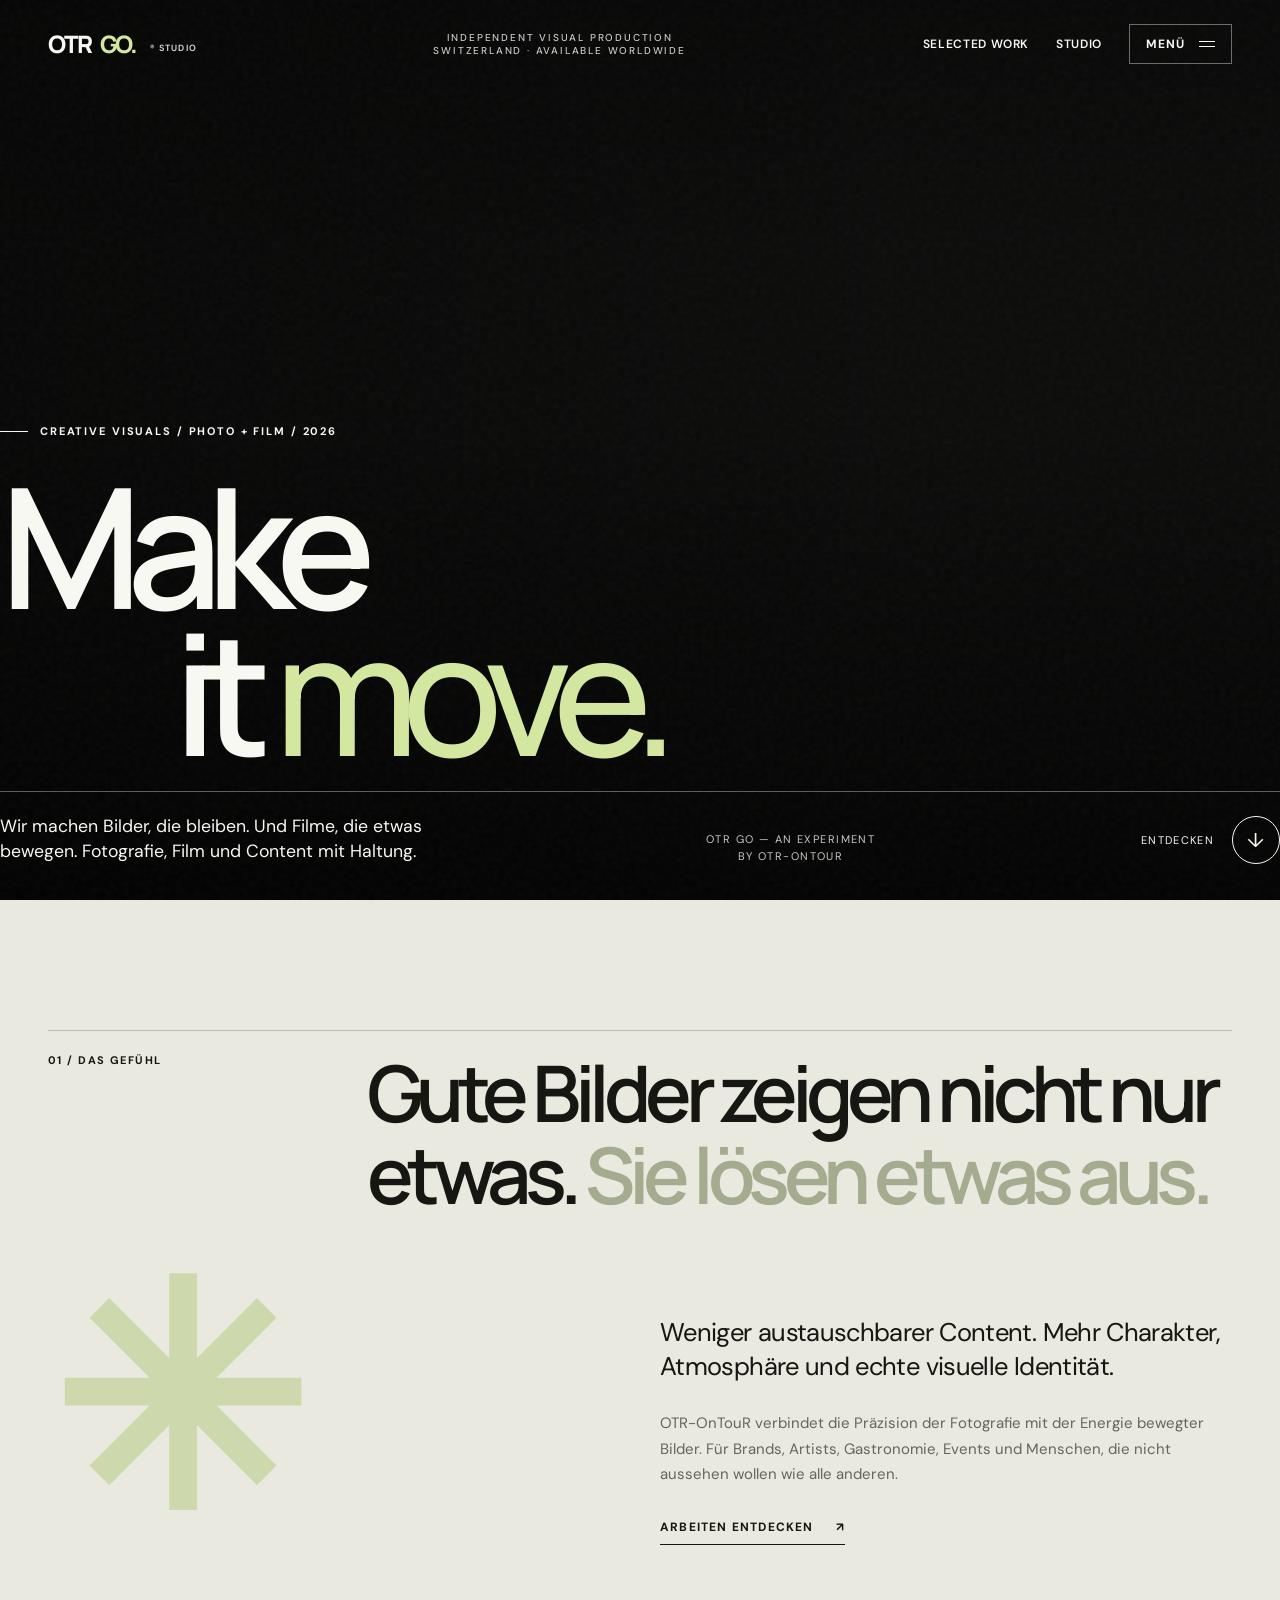
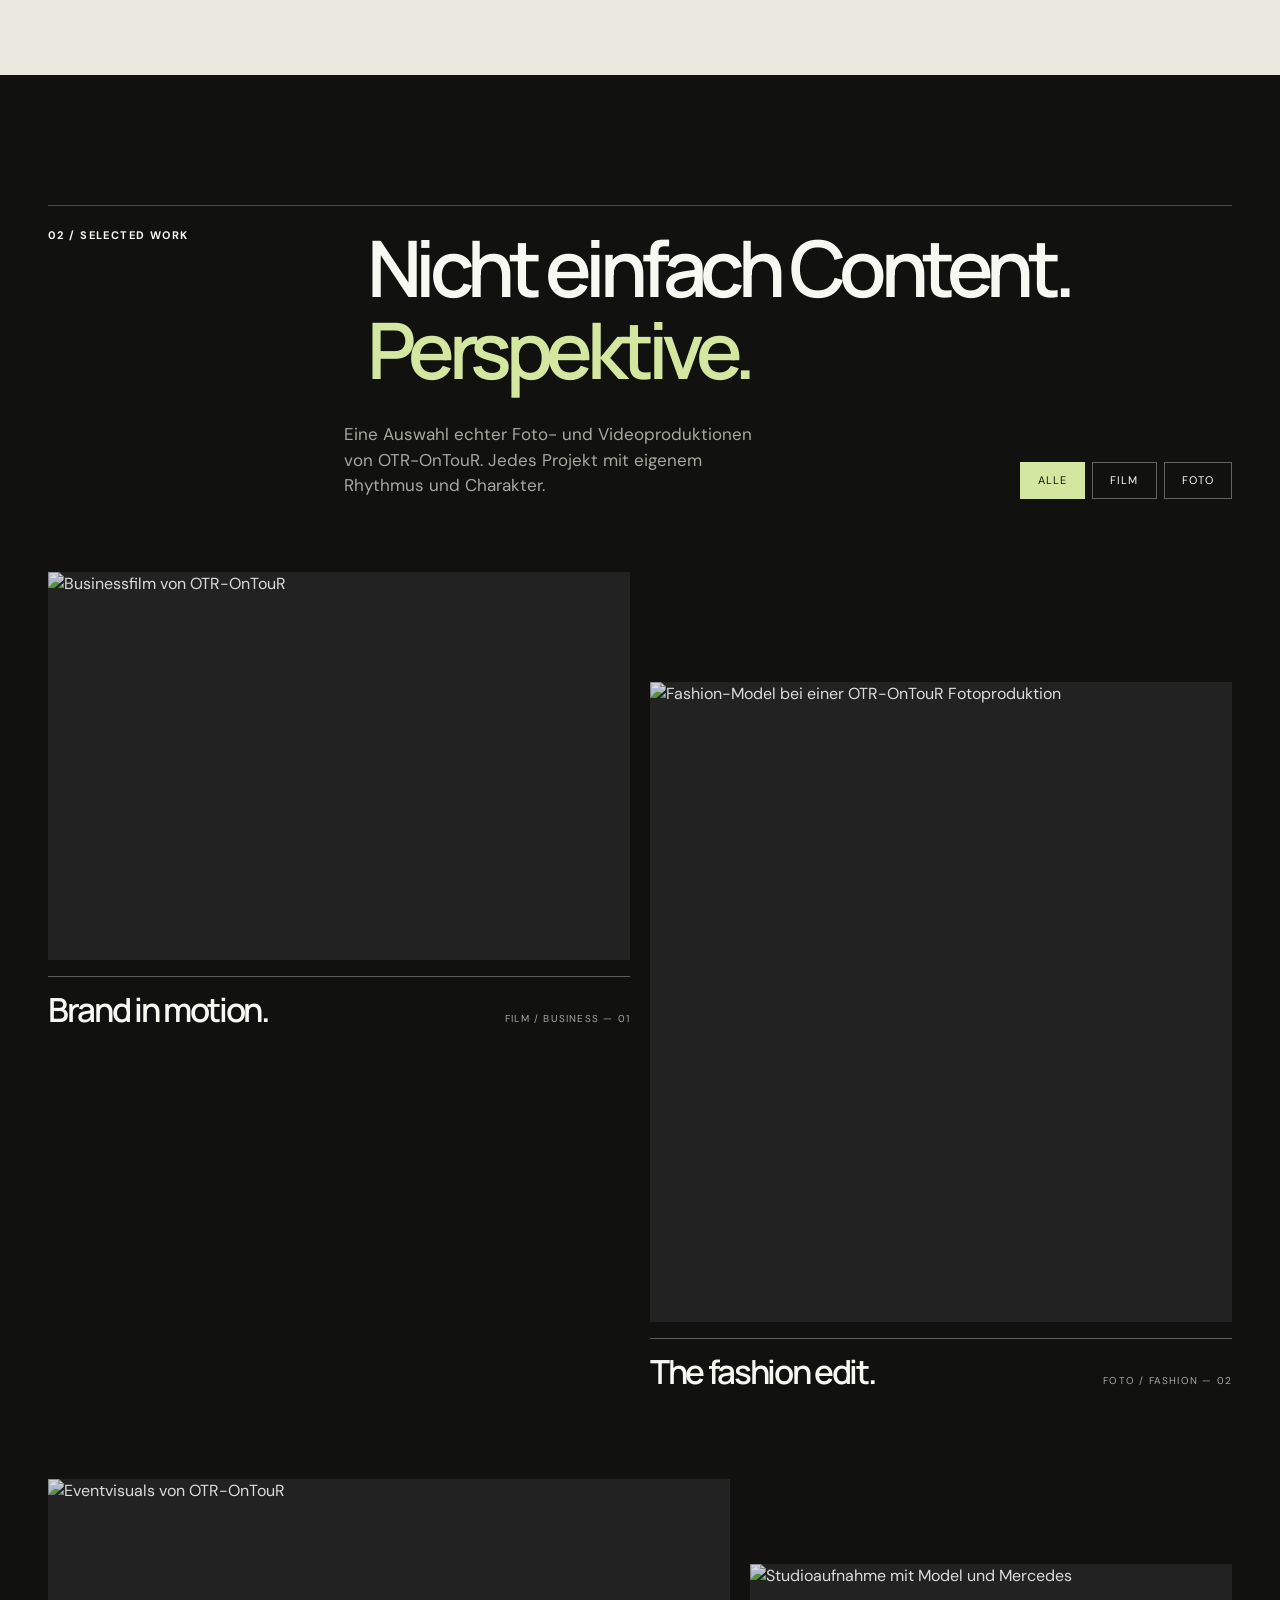
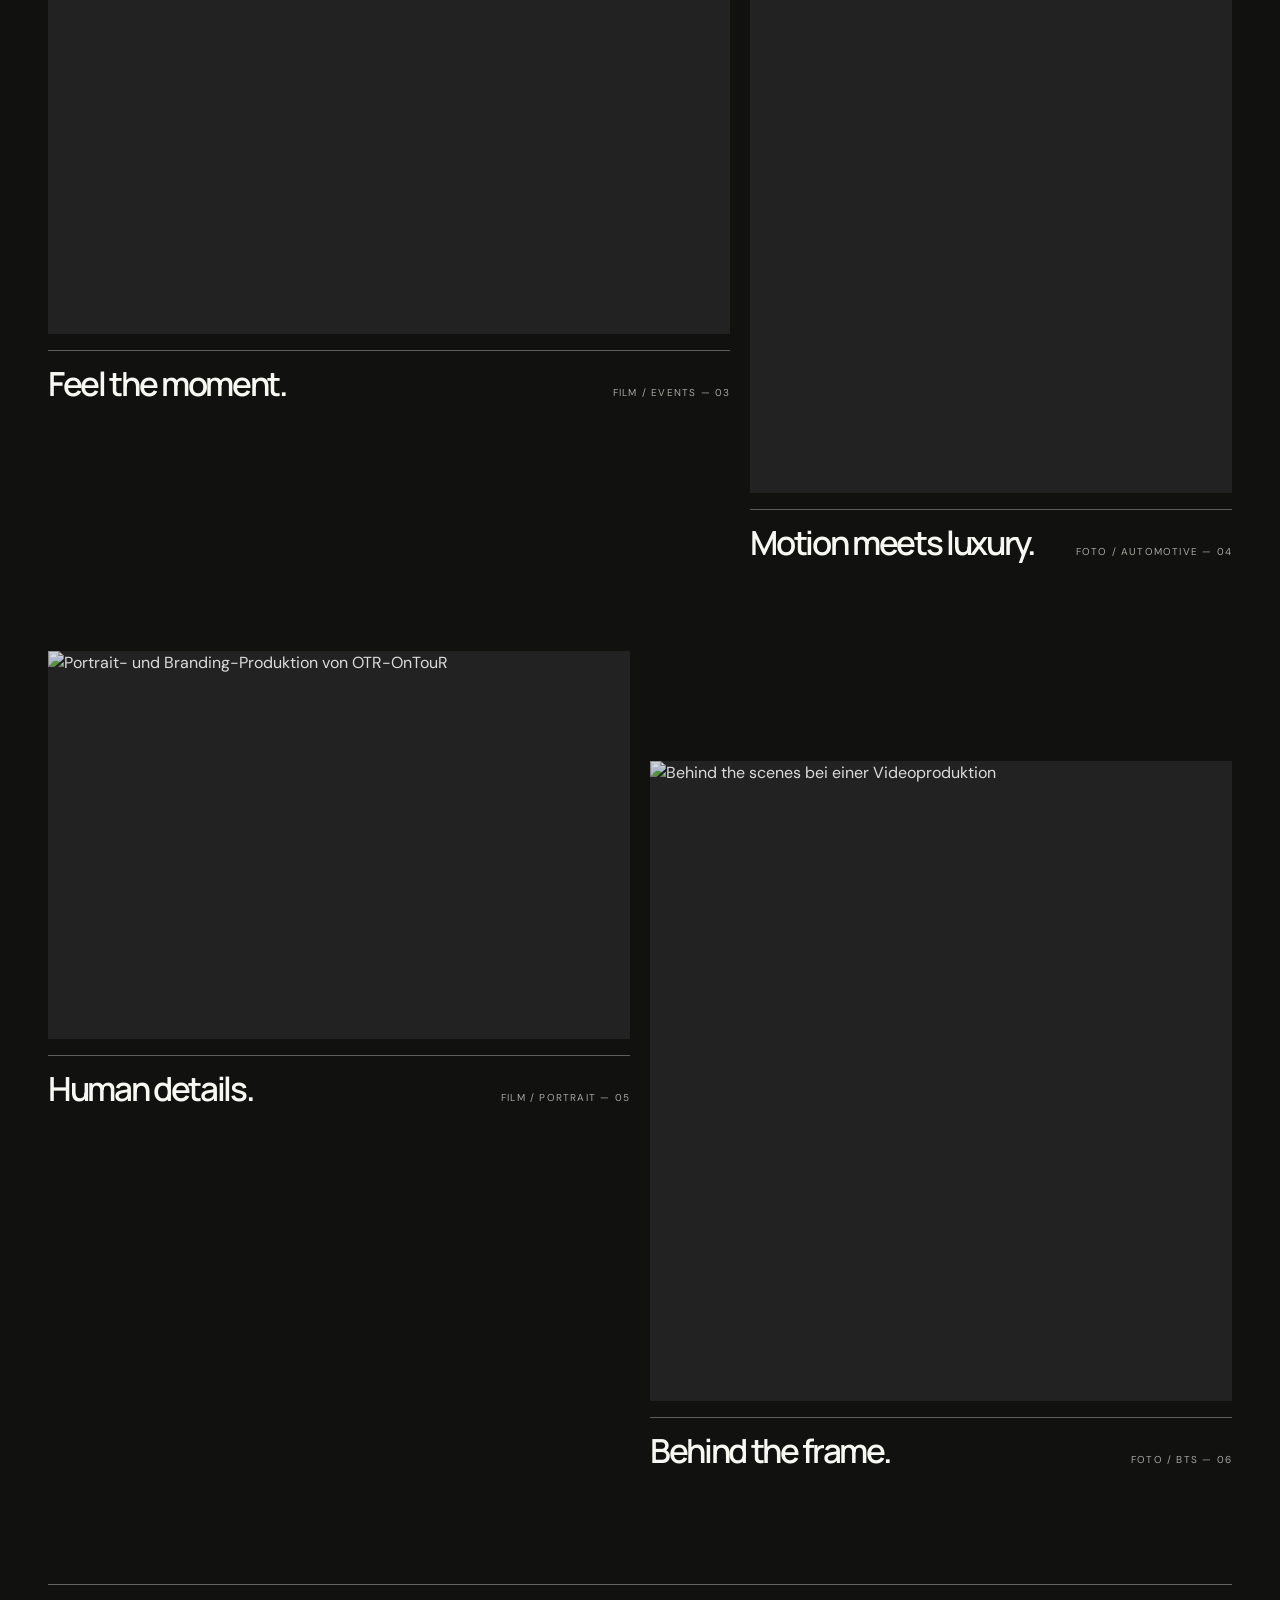
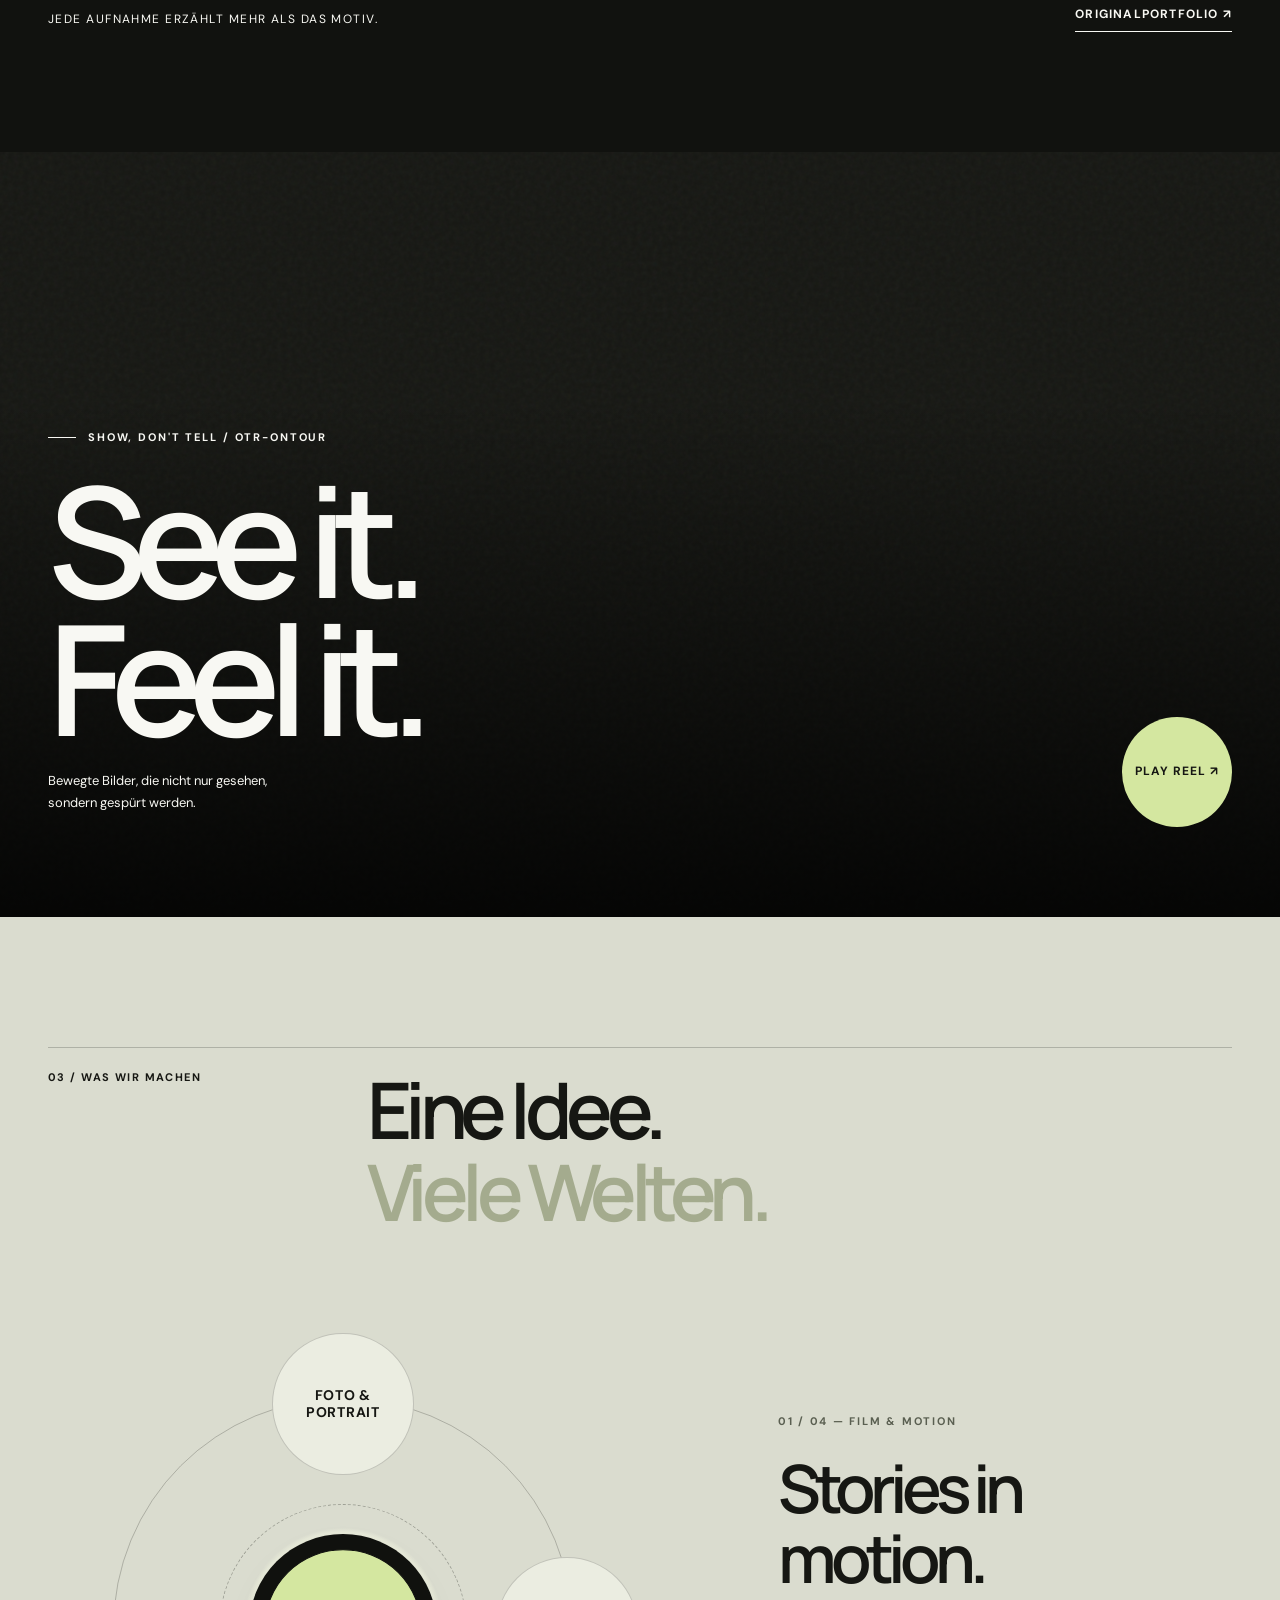
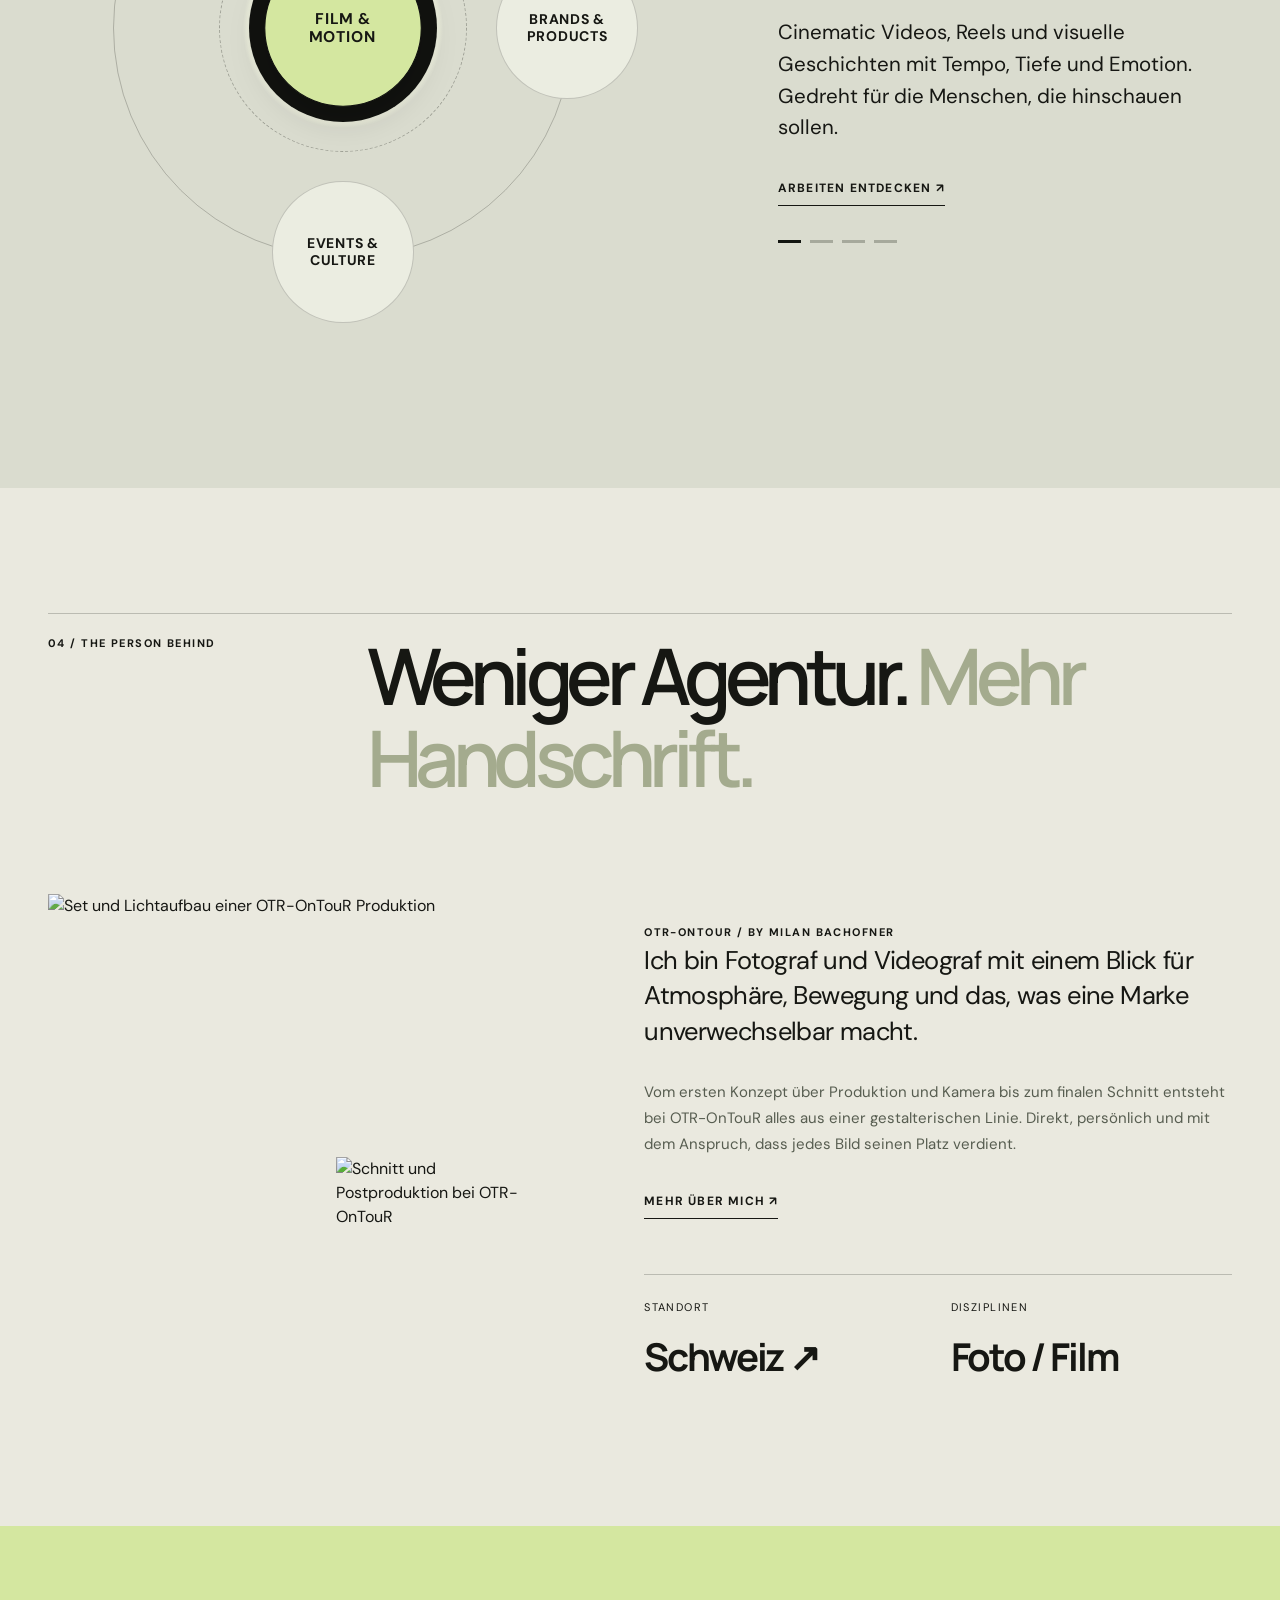
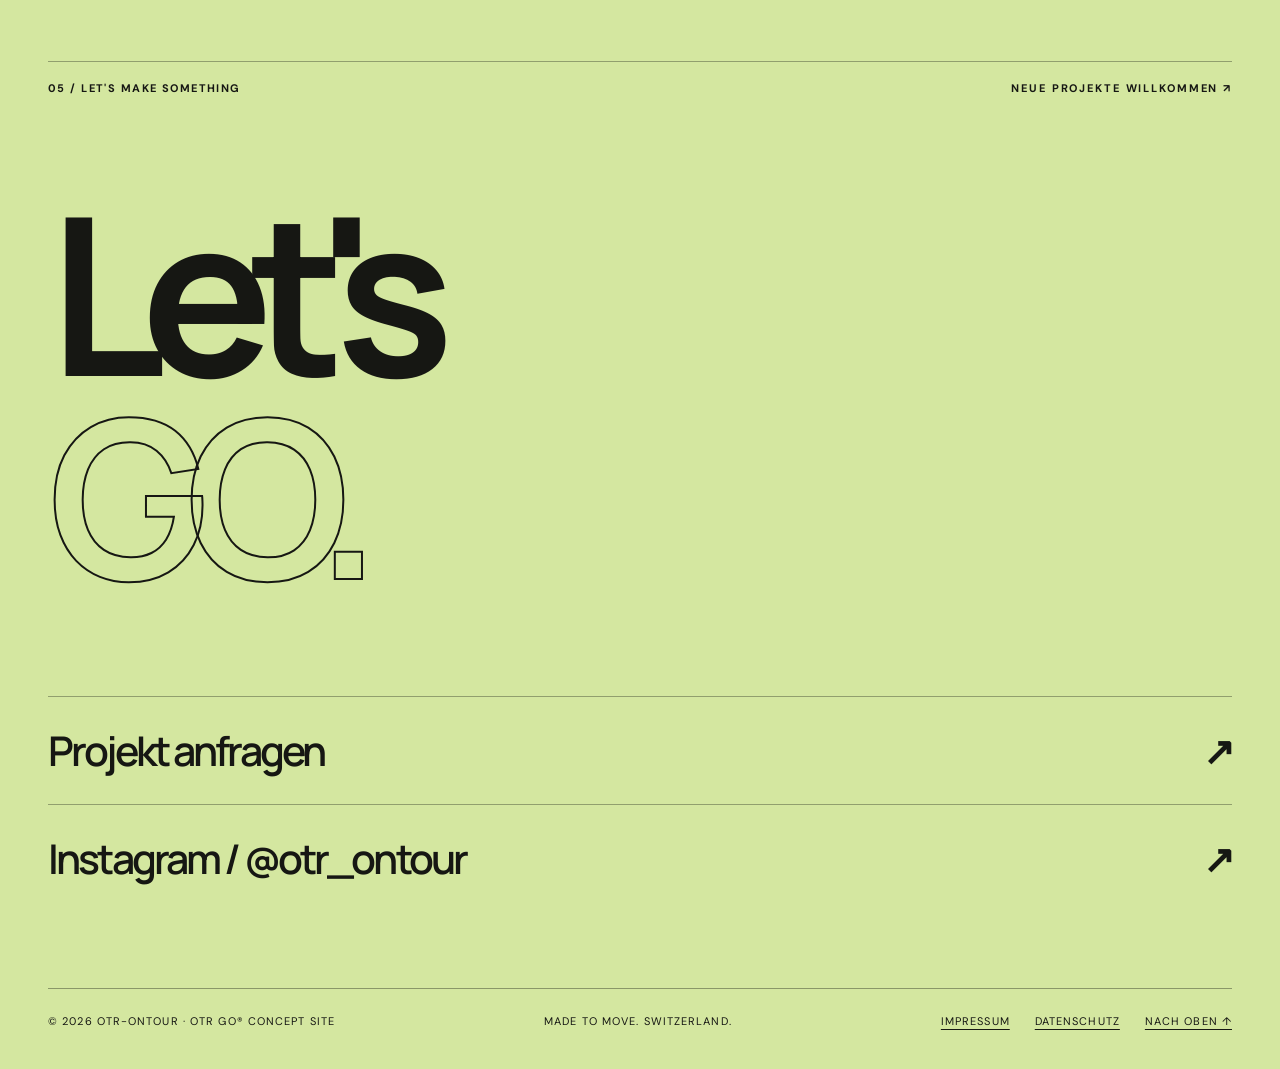
==== otr-go/index.html @ 1f3c5123 "Add OTR GO immersive editorial portfolio concept with OTR photos and videos" ====
<!doctype html>
<html lang="de-CH">
<head>
  <meta charset="utf-8">
  <meta name="viewport" content="width=device-width,initial-scale=1,viewport-fit=cover">
  <meta name="theme-color" content="#11120f">
  <meta name="robots" content="noindex,nofollow">
  <meta name="description" content="OTR GO – eine experimentelle, immersive Portfolio-Website von OTR-OnTouR. Fotografie, Film und visueller Content aus der Schweiz.">
  <title>OTR GO® — Visual stories, made to move.</title>
  <link rel="icon" href="https://www.otr-ontour.com/favicon.png">
  <link rel="preconnect" href="https://www.otr-ontour.com" crossorigin>
  <link rel="preconnect" href="https://fonts.googleapis.com">
  <link rel="preconnect" href="https://fonts.gstatic.com" crossorigin>
  <link href="https://fonts.googleapis.com/css2?family=DM+Sans:wght@400;450;500;600;700&family=Manrope:wght@400;500;600;700;800&display=swap" rel="stylesheet">
  <style>
    :root{--ink:#161713;--dim:#5c5d55;--paper:#eae9df;--white:#f8f8f3;--line:rgba(22,23,19,.22);--acid:#d4e7a0;--dark:#11120f;--font:"DM Sans",Arial,sans-serif;--head:"Manrope",Helvetica,Arial,sans-serif;--ease:cubic-bezier(.2,.7,.2,1)}
    *,*::before,*::after{box-sizing:border-box}
    html{scroll-behavior:smooth;scroll-padding-top:80px}
    body{margin:0;background:var(--paper);color:var(--ink);font:400 16px/1.5 var(--font);overflow-x:hidden;-webkit-font-smoothing:antialiased}
    ::selection{background:var(--acid);color:var(--ink)}
    a{color:inherit;text-decoration:none}button{font:inherit;cursor:pointer}button,input{border-radius:0}
    img,video{display:block;width:100%}img{object-fit:cover}
    .sr-only{position:absolute;width:1px;height:1px;padding:0;margin:-1px;overflow:hidden;clip:rect(0,0,0,0);white-space:nowrap;border:0}
    :focus-visible{outline:3px solid #a4cd64;outline-offset:4px}
    .wrap{width:min(100% - 96px,1580px);margin-inline:auto}
    .progress{position:fixed;top:0;left:0;z-index:150;height:3px;width:100%;transform:scaleX(0);transform-origin:left;background:var(--acid);pointer-events:none}
    .topbar{position:absolute;z-index:100;top:0;left:0;right:0;height:88px;color:var(--white)}
    .nav-inner{display:flex;align-items:center;justify-content:space-between;height:100%;gap:24px}
    .brand{display:flex;align-items:center;gap:9px;letter-spacing:-.09em;font-family:var(--head);font-size:24px;font-weight:800;line-height:1;white-space:nowrap}
    .brand b{font-weight:800}.brand em{color:var(--acid);font-style:normal}.brand span{font:600 9px/1 var(--font);letter-spacing:.12em;margin:0 0 3px 5px;align-self:end;color:#ddd}
    .top-mid{font:500 10px/1.3 var(--font);letter-spacing:.18em;text-transform:uppercase;text-align:center;opacity:.8}
    .top-links{display:flex;align-items:center;gap:27px;font-size:12px;font-weight:600;text-transform:uppercase;letter-spacing:.055em}
    .top-links a{transition:color .2s}.top-links a:hover{color:var(--acid)}
    .menu-btn{background:none;border:1px solid rgba(255,255,255,.4);color:inherit;padding:10px 16px;display:flex;align-items:center;gap:14px;font-size:12px;font-weight:700;text-transform:uppercase;letter-spacing:.08em;transition:background .2s,color .2s}
    .menu-btn:hover{background:var(--acid);color:var(--ink)}
    .hamburger{width:16px;display:grid;gap:4px}.hamburger i{height:1px;background:currentColor;display:block}
    .hero{min-height:750px;height:100svh;max-height:1150px;position:relative;isolation:isolate;background:#0b0b0a;color:var(--white);overflow:hidden;display:flex;align-items:flex-end}
    .hero-video{position:absolute;inset:0;width:100%;height:100%;object-fit:cover;z-index:-3;filter:brightness(.63) saturate(.83)}
    .hero::before{content:"";position:absolute;inset:0;z-index:-2;background:linear-gradient(90deg,rgba(0,0,0,.44),transparent 75%),linear-gradient(0deg,rgba(0,0,0,.83),transparent 53%),linear-gradient(180deg,rgba(0,0,0,.34),transparent 30%)}
    .hero-grain,.film-grain{position:absolute;inset:0;pointer-events:none;opacity:.18;z-index:-1;background-image:url("data:image/svg+xml,%3Csvg viewBox='0 0 180 180' xmlns='http://www.w3.org/2000/svg'%3E%3Cfilter id='n'%3E%3CfeTurbulence type='fractalNoise' baseFrequency='.84' numOctaves='3' stitchTiles='stitch'/%3E%3C/filter%3E%3Crect width='100%25' height='100%25' opacity='.24' filter='url(%23n)'/%3E%3C/svg%3E")}
    .hero-content{width:100%;padding-bottom:36px}
    .eyebrow,.micro{font-size:11px;font-weight:700;letter-spacing:.17em;text-transform:uppercase}
    .eyebrow{display:flex;align-items:center;gap:12px}.eyebrow::before{content:"";width:28px;height:1px;background:currentColor}
    .hero h1{font-family:var(--head);font-weight:600;letter-spacing:-.095em;line-height:.88;font-size:clamp(86px,13.1vw,235px);margin:31px 0 25px;max-width:1500px}
    .hero h1 .rowline{display:block}.hero h1 .rowline:nth-child(2){padding-left:13.5%}.hero h1 i{color:var(--acid);font-weight:500;font-style:normal}
    .hero-bottom{display:flex;align-items:end;justify-content:space-between;gap:30px;border-top:1px solid rgba(255,255,255,.35);padding-top:21px}
    .hero-desc{font-size:clamp(14px,1.38vw,20px);max-width:440px;line-height:1.45}.hero-meta{font-size:11px;text-transform:uppercase;letter-spacing:.13em;opacity:.8;text-align:center}.hero-scroll{display:flex;align-items:center;gap:18px;font-size:11px;letter-spacing:.12em;text-transform:uppercase;white-space:nowrap}
    .circle-arrow{width:48px;height:48px;border:1px solid currentColor;border-radius:50%;display:grid;place-items:center;font-size:20px;font-weight:400;transition:transform .3s}
    .hero-scroll:hover .circle-arrow{transform:translateY(7px)}
    .chapter{padding:130px 0}.chapter-label{display:grid;grid-template-columns:1fr 3fr;border-top:1px solid var(--line);padding-top:21px;gap:30px}
    .chapter-no{font-size:11px;text-transform:uppercase;letter-spacing:.13em;font-weight:700;white-space:nowrap}
    .chapter-title{font-size:clamp(44px,6.1vw,108px);font-family:var(--head);font-weight:600;letter-spacing:-.083em;line-height:1.05;margin:0;max-width:1130px}
    .chapter-title em{font-style:normal;color:#a4ab8e}
    .intro .intro-bottom{display:grid;grid-template-columns:1fr 1fr;gap:40px;margin-top:100px;align-items:start}
    .intro .big-asterisk{font-family:var(--head);font-size:clamp(150px,24vw,380px);line-height:.5;letter-spacing:-.1em;font-weight:700;color:#cdd9ad;transform:rotate(-13deg);user-select:none}
    .intro-copy{max-width:580px;justify-self:end}.intro-copy p{font-size:clamp(18px,2vw,30px);line-height:1.35;letter-spacing:-.025em;margin:0 0 26px}
    .intro-copy p.small{font-size:15px;line-height:1.7;letter-spacing:0;color:#62665e}
    .text-link{display:inline-flex;align-items:center;gap:22px;padding-bottom:8px;border-bottom:1px solid currentColor;font-size:12px;font-weight:700;text-transform:uppercase;letter-spacing:.1em;transition:gap .25s}.text-link:hover{gap:34px}
    .work{padding:130px 0 120px;background:var(--dark);color:var(--white)}
    .work .chapter-label{border-color:rgba(255,255,255,.25)}.work .chapter-title em{color:var(--acid)}
    .work-head-bottom{margin:32px 0 73px 25%;display:flex;align-items:end;justify-content:space-between;gap:30px}.work-head-bottom p{font-size:17px;color:#a6a9a0;max-width:410px;margin:0}
    .filters{display:flex;gap:7px;flex-wrap:wrap}.filter{border:1px solid rgba(255,255,255,.35);color:#fff;background:none;padding:9px 17px;font-size:11px;letter-spacing:.1em;text-transform:uppercase;transition:background .2s,color .2s}.filter[aria-pressed=true],.filter:hover{background:var(--acid);border-color:var(--acid);color:var(--ink)}
    .projects{display:grid;grid-template-columns:repeat(12,minmax(0,1fr));column-gap:20px;row-gap:89px;align-items:start}
    .project{grid-column:span 6;min-width:0}.project:nth-child(4n + 2){margin-top:110px}.project:nth-child(4n + 3){grid-column:span 7}.project:nth-child(4n + 4){grid-column:span 5;margin-top:85px}
    .project[hidden]{display:none!important}.project-media{display:block;width:100%;border:0;padding:0;background:#222;overflow:hidden;position:relative;color:white;text-align:left;aspect-ratio:1.23}
    .project[data-ratio=tall] .project-media{aspect-ratio:.91}.project[data-ratio=wide] .project-media{aspect-ratio:1.5}
    .project-media img,.project-media video{width:100%;height:100%;object-fit:cover;filter:saturate(.83) brightness(.86);transition:transform .85s var(--ease),filter .5s}
    .project-media:hover img,.project-media:hover video{transform:scale(1.055);filter:saturate(1) brightness(1)}
    .project-hover{position:absolute;right:20px;bottom:20px;display:grid;place-items:center;background:var(--acid);border-radius:50%;width:58px;height:58px;color:#131611;font-size:24px;transform:scale(.6);opacity:0;transition:.35s var(--ease)}
    .project-media:hover .project-hover,.project-media:focus-visible .project-hover{opacity:1;transform:scale(1)}
    .project-meta{display:flex;justify-content:space-between;gap:20px;align-items:baseline;padding-top:15px;border-top:1px solid rgba(255,255,255,.32);margin-top:16px}
    .project h3{font-family:var(--head);font-size:clamp(22px,2.6vw,35px);line-height:1.1;letter-spacing:-.07em;font-weight:600;margin:0}.project-meta span{white-space:nowrap;color:#a5a9a0;font-size:10px;letter-spacing:.12em;text-transform:uppercase}
    .work-closer{display:flex;align-items:center;justify-content:space-between;gap:30px;margin-top:115px;padding-top:20px;border-top:1px solid rgba(255,255,255,.35);font-size:12px;letter-spacing:.12em;text-transform:uppercase}
    .film{min-height:85svh;background:#161713;position:relative;color:var(--white);display:flex;align-items:end;isolation:isolate;overflow:hidden;padding:90px 0}
    .film::after{content:"";position:absolute;inset:0;background:linear-gradient(0deg,rgba(0,0,0,.79),transparent 68%);z-index:-1}
    .film video{position:absolute;inset:0;width:100%;height:100%;object-fit:cover;z-index:-2;filter:brightness(.56) grayscale(.18)}
    .film .wrap{display:flex;align-items:end;justify-content:space-between;gap:40px}
    .film h2{font-family:var(--head);font-size:clamp(67px,12vw,180px);line-height:.9;letter-spacing:-.09em;font-weight:600;margin:24px 0}
    .film-sub{font-size:13px;max-width:240px;line-height:1.7}
    .playbutton{background:var(--acid);border:0;color:var(--ink);width:110px;height:110px;border-radius:100%;font:700 12px/1.3 var(--font);letter-spacing:.08em;text-transform:uppercase;transition:transform .3s,background .3s}
    .playbutton:hover{transform:scale(1.08);background:#e5f8b3}
    .approach{background:#dadccf;padding:130px 0}
    .approach .chapter-title{max-width:1050px}
    .orbit-grid{display:grid;grid-template-columns:minmax(300px,1fr) minmax(320px,.77fr);gap:min(11vw,140px);align-items:center;margin:100px 0 35px}
    .orbit{position:relative;width:min(100%,600px);aspect-ratio:1;border-radius:50%;margin:auto;display:grid;place-items:center;background:radial-gradient(circle,rgba(245,248,226,.45) 0 23%,transparent 24%);isolation:isolate}
    .orbit::before,.orbit::after{content:"";position:absolute;border:1px solid rgba(22,23,19,.23);border-radius:50%;inset:11%}
    .orbit::after{inset:29%;border-style:dashed;border-color:rgba(22,23,19,.3)}
    .orbit-center{position:relative;z-index:1;background:var(--dark);color:var(--acid);width:32%;aspect-ratio:1;border-radius:100%;display:flex;align-items:center;justify-content:center;font-family:var(--head);font-size:clamp(31px,5vw,71px);font-weight:700;letter-spacing:-.11em}
    .orbit-center span{font-size:.3em;letter-spacing:0;align-self:center;margin-top:3em}
    .planet{border:1px solid rgba(0,0,0,.18);border-radius:50%;position:absolute;z-index:5;background:#ebede1;color:var(--ink);font:700 clamp(10px,1.2vw,14px)/1.2 var(--font);text-transform:uppercase;letter-spacing:.05em;width:24%;aspect-ratio:1;display:grid;place-items:center;text-align:center;padding:14px;transition:transform .35s var(--ease),background .35s,border-color .35s,box-shadow .35s}
    .planet:hover,.planet[aria-pressed=true]{background:var(--acid);border-color:var(--dark);transform:scale(1.11);box-shadow:0 10px 35px rgba(0,0,0,.13)}
    .planet:nth-of-type(2){top:0;left:38%}.planet:nth-of-type(3){right:0;top:38%}.planet:nth-of-type(4){bottom:0;left:38%}.planet:nth-of-type(5){left:0;top:38%}
    .orbit-detail{min-height:360px;display:flex;flex-direction:column;align-items:start;justify-content:center}
    .orbit-detail .tiny{font-size:11px;letter-spacing:.16em;text-transform:uppercase;font-weight:700;color:#5a5f51}
    .orbit-detail h3{font-family:var(--head);font-weight:600;font-size:clamp(50px,5.2vw,82px);line-height:1.05;letter-spacing:-.09em;margin:24px 0}
    .orbit-detail p{font-size:clamp(17px,1.6vw,22px);line-height:1.55;max-width:460px;margin:0 0 35px}
    .orbit-indicator{display:flex;gap:9px;margin:34px 0 0}.orbit-indicator span{width:23px;height:3px;background:#a6a99c}.orbit-indicator span.on{background:#131611}
    .about{padding:125px 0;background:var(--paper)}
    .about-grid{display:grid;grid-template-columns:.9fr 1.1fr;gap:min(9vw,130px);align-items:start;margin-top:95px}
    .about-stacked{position:relative;padding:0 16% 12% 0}
    .about-stacked>img:first-child{aspect-ratio:.9;object-fit:cover;filter:grayscale(.17)}
    .about-stacked>img:nth-child(2){position:absolute;right:0;bottom:0;width:42%;aspect-ratio:.8;object-fit:cover;border:9px solid var(--paper)}
    .about-copy{padding-top:25px}.about-copy p{font-size:clamp(18px,2vw,29px);line-height:1.38;letter-spacing:-.025em;margin:0 0 30px}
    .about-copy p.note{font-size:15px;line-height:1.75;color:#575d50;letter-spacing:0}
    .about-facts{display:grid;grid-template-columns:repeat(2,1fr);gap:25px;border-top:1px solid var(--line);margin-top:55px;padding-top:19px}
    .about-facts span{font-size:11px;letter-spacing:.13em;text-transform:uppercase}
    .about-facts b{display:block;font-family:var(--head);font-size:clamp(24px,3vw,44px);letter-spacing:-.06em;margin-top:10px}
    .contact{background:var(--acid);padding:135px 0 35px;position:relative;overflow:hidden}
    .contact-top{display:flex;justify-content:space-between;align-items:start;gap:30px;padding-top:18px;border-top:1px solid rgba(22,23,19,.35)}
    .contact h2{font-family:var(--head);font-size:clamp(90px,17.2vw,275px);letter-spacing:-.11em;line-height:.92;margin:95px 0 100px;font-weight:700}
    .contact h2 em{font-style:normal;color:transparent;-webkit-text-stroke:2px var(--ink)}
    .contact-link{display:flex;justify-content:space-between;gap:30px;align-items:center;padding:23px 0;border-top:1px solid rgba(22,23,19,.35);font-family:var(--head);font-size:clamp(21px,3.2vw,45px);letter-spacing:-.07em;font-weight:600}
    .contact-link span{font-size:clamp(21px,3vw,40px);transition:transform .3s}.contact-link:hover span{transform:translate(8px,-8px)}
    .footer{background:var(--acid);padding:40px 0;font-size:11px;letter-spacing:.1em;text-transform:uppercase}
    .footer-inner{display:flex;justify-content:space-between;align-items:center;border-top:1px solid rgba(0,0,0,.35);padding-top:24px;gap:25px;flex-wrap:wrap}
    .footer-links{display:flex;gap:25px}.footer-links a{text-decoration:underline;text-underline-offset:4px}
    .menu-overlay{position:fixed;z-index:130;inset:0;background:var(--acid);color:var(--ink);padding:30px 0 55px;visibility:hidden;opacity:0;transform:translateY(-20px);transition:opacity .3s,transform .3s,visibility .3s;overflow:auto}
    .menu-overlay.is-open{opacity:1;visibility:visible;transform:translateY(0)}
    .menu-header{display:flex;justify-content:space-between;align-items:center}
    .close-btn{border:1px solid var(--ink);background:transparent;color:var(--ink);padding:11px 15px;text-transform:uppercase;letter-spacing:.12em;font-size:12px}
    .menu-items{list-style:none;padding:0;margin:85px 0 70px}
    .menu-items li{border-bottom:1px solid rgba(0,0,0,.25)}
    .menu-items a{display:flex;justify-content:space-between;align-items:center;font:600 clamp(51px,9vw,120px)/1.2 var(--head);letter-spacing:-.09em;padding:7px 0;transition:padding-left .3s}
    .menu-items a:hover{padding-left:22px}.menu-items small{font:600 12px var(--font);letter-spacing:0}
    .menu-end{display:flex;justify-content:space-between;font-size:12px;text-transform:uppercase;letter-spacing:.12em;gap:15px}
    .lightbox{position:fixed;inset:0;z-index:200;background:rgba(5,6,5,.98);display:none;align-items:center;justify-content:center;padding:80px 38px 80px;color:white}
    .lightbox.is-open{display:flex}.lightbox-inner{width:min(100%,1180px)}.lightbox video,.lightbox img{max-height:72svh;width:100%;object-fit:contain;background:#000}
    .lightbox-caption{display:flex;justify-content:space-between;gap:20px;margin-top:16px;font-size:12px;text-transform:uppercase;letter-spacing:.14em}
    .lightbox-close{position:absolute;right:32px;top:26px;z-index:2;color:white;border:1px solid white;background:transparent;padding:12px 16px;text-transform:uppercase;letter-spacing:.12em}
    .reveal{opacity:0;transform:translateY(35px);transition:opacity .8s var(--ease),transform .8s var(--ease)}
    .reveal.in{opacity:1;transform:translateY(0)}
    @media(min-width:1700px){.hero{min-height:880px}}
    @media(max-width:1100px){.wrap{width:calc(100% - 58px)}.top-mid{display:none}.chapter-label{grid-template-columns:1fr 4fr}.chapter{padding:100px 0}.project:nth-child(4n + 2){margin-top:70px}.orbit-grid{gap:60px}.approach,.work{padding:105px 0}}
    @media(max-width:760px){
      html{scroll-padding-top:55px}.wrap{width:calc(100% - 36px)}.topbar{height:74px}.top-links>a{display:none}.menu-btn{padding:9px 12px}.brand{font-size:23px}
      .hero{min-height:650px;max-height:none;height:100svh}.hero-video{object-position:55% center}.hero h1{font-size:clamp(70px,15.5vw,125px);margin:25px 0 30px}.hero h1 .rowline:nth-child(2){padding-left:7%}.hero-content{padding-bottom:29px}.hero-bottom{align-items:end}.hero-desc{font-size:14px;max-width:245px}.hero-meta{display:none}.hero-scroll{gap:8px;font-size:9px}.circle-arrow{width:39px;height:39px}
      .chapter,.work,.approach,.about{padding:83px 0}.chapter-label{grid-template-columns:1fr;gap:24px}.chapter-title{font-size:clamp(43px,10vw,76px)}.intro .intro-bottom{grid-template-columns:1fr;margin-top:67px;gap:20px}.intro .big-asterisk{font-size:155px;line-height:.65}.intro-copy{justify-self:start}.intro-copy p{font-size:20px}.intro-copy p.small{font-size:14px}
      .work-head-bottom{margin:30px 0 38px;display:block}.work-head-bottom p{margin:0 0 29px;font-size:15px}.projects{grid-template-columns:1fr;row-gap:50px}.project,.project:nth-child(4n + 3),.project:nth-child(4n + 4){grid-column:auto;margin-top:0}.project:nth-child(4n + 2){margin-top:0}.project-media,.project[data-ratio=tall] .project-media,.project[data-ratio=wide] .project-media{aspect-ratio:1.17}.project-meta{margin-top:10px}.project h3{font-size:25px}.project-hover{opacity:1;transform:none;width:44px;height:44px;font-size:18px}.work-closer{margin-top:70px}
      .film{min-height:650px;padding:70px 0}.film .wrap{display:block}.film h2{font-size:clamp(69px,16vw,112px)}.film-sub{margin-bottom:30px}.playbutton{width:88px;height:88px}
      .orbit-grid{display:flex;flex-direction:column;gap:34px;margin:55px 0 0}.orbit{max-width:430px}.planet{font-size:10px}.orbit-detail{min-height:220px;width:100%;align-items:flex-start}.orbit-detail h3{font-size:55px;margin:15px 0}.orbit-detail p{font-size:17px}.orbit-indicator{margin-top:15px}
      .about-grid{grid-template-columns:1fr;margin-top:54px;gap:35px}.about-stacked{width:90%;margin:auto}.about-copy p{font-size:21px}.about-copy p.note{font-size:14px}
      .contact{padding:85px 0 30px}.contact h2{font-size:clamp(80px,19vw,140px);margin:85px 0 100px}.contact-top{font-size:12px}.contact-link{font-size:22px}.footer{padding:18px 0 35px}.footer-inner{display:grid;gap:15px}.footer-links{gap:17px;flex-wrap:wrap}
      .menu-overlay{padding:22px 0 40px}.menu-items{margin:110px 0 50px}.menu-items a{font-size:clamp(55px,13vw,90px)}.menu-end{font-size:10px}.lightbox{padding:75px 14px}.lightbox-close{right:14px;top:20px}
    }
    @media(max-width:370px){.hero h1{font-size:66px}.hero-desc{font-size:12px;max-width:220px}.hero-scroll{font-size:0}.chapter-title{font-size:42px}.planet{font-size:9px}}
    @media(prefers-reduced-motion:reduce){*,*::before,*::after{scroll-behavior:auto!important;animation:none!important;transition:none!important}.reveal{opacity:1;transform:none}}
  </style>
</head>
<body>
  <div class="progress" id="scrollProgress" aria-hidden="true"></div>
  <header class="topbar">
    <div class="wrap nav-inner">
      <a class="brand" href="#start" aria-label="OTR GO – Startseite"><b>OTR</b><em>GO.</em><span>® STUDIO</span></a>
      <div class="top-mid">Independent visual production<br>Switzerland · Available worldwide</div>
      <div class="top-links">
        <a href="#arbeiten">Selected work</a>
        <a href="#studio">Studio</a>
        <button type="button" class="menu-btn" id="openMenu" aria-expanded="false" aria-controls="mainMenu"><span>Menü</span><span class="hamburger" aria-hidden="true"><i></i><i></i></span></button>
      </div>
    </div>
  </header>
  <div class="menu-overlay" id="mainMenu" aria-hidden="true">
    <div class="wrap">
      <div class="menu-header"><span class="brand"><b>OTR</b><em style="color:#263026">GO.</em></span><button class="close-btn" type="button" id="closeMenu" aria-label="Menü schliessen">Schliessen ×</button></div>
      <nav aria-label="Hauptnavigation"><ul class="menu-items">
        <li><a href="#start">Start <small>01 /</small></a></li>
        <li><a href="#arbeiten">Arbeiten <small>02 /</small></a></li>
        <li><a href="#disziplinen">Disziplinen <small>03 /</small></a></li>
        <li><a href="#studio">Studio <small>04 /</small></a></li>
        <li><a href="#kontakt">Kontakt <small>05 /</small></a></li>
      </ul></nav>
      <div class="menu-end"><span>OTR-OnTouR by Milan Bachofner</span><a href="https://www.instagram.com/otr_ontour/" target="_blank" rel="noopener noreferrer">Instagram ↗</a></div>
    </div>
  </div>
  <main>
    <section class="hero" id="start" aria-labelledby="heroTitle">
      <video class="hero-video" poster="https://www.otr-ontour.com/poster-landingpage.webp" autoplay muted loop playsinline preload="metadata" aria-hidden="true">
        <source src="https://www.otr-ontour.com/landingpage.mp4" type="video/mp4">
      </video>
      <div class="hero-grain" aria-hidden="true"></div>
      <div class="wrap hero-content">
        <div class="eyebrow">Creative visuals / Photo + Film / 2026</div>
        <h1 id="heroTitle"><span class="rowline">Make</span><span class="rowline">it <i>move.</i></span></h1>
        <div class="hero-bottom">
          <div class="hero-desc">Wir machen Bilder, die bleiben. Und Filme, die etwas bewegen. Fotografie, Film und Content mit Haltung.</div>
          <div class="hero-meta">OTR GO — An experiment<br>by OTR-OnTouR</div>
          <a class="hero-scroll" href="#idee"><span>Entdecken</span><span class="circle-arrow" aria-hidden="true">↓</span></a>
        </div>
      </div>
    </section>
    <section class="chapter intro" id="idee" aria-labelledby="introTitle">
      <div class="wrap">
        <div class="chapter-label reveal">
          <span class="chapter-no">01 / Das Gefühl</span>
          <h2 class="chapter-title" id="introTitle">Gute Bilder zeigen nicht nur etwas. <em>Sie lösen etwas aus.</em></h2>
        </div>
        <div class="intro-bottom">
          <div class="big-asterisk reveal" aria-hidden="true">✳</div>
          <div class="intro-copy reveal"><p>Weniger austauschbarer Content. Mehr Charakter, Atmosphäre und echte visuelle Identität.</p><p class="small">OTR-OnTouR verbindet die Präzision der Fotografie mit der Energie bewegter Bilder. Für Brands, Artists, Gastronomie, Events und Menschen, die nicht aussehen wollen wie alle anderen.</p><a class="text-link" href="#arbeiten">Arbeiten entdecken <span>↗</span></a></div>
        </div>
      </div>
    </section>
    <section class="work" id="arbeiten" aria-labelledby="workTitle">
      <div class="wrap">
        <div class="chapter-label reveal">
          <span class="chapter-no">02 / Selected work</span>
          <h2 class="chapter-title" id="workTitle">Nicht einfach Content. <em>Perspektive.</em></h2>
        </div>
        <div class="work-head-bottom reveal"><p>Eine Auswahl echter Foto- und Videoproduktionen von OTR-OnTouR. Jedes Projekt mit eigenem Rhythmus und Charakter.</p><div class="filters" role="group" aria-label="Arbeiten filtern"><button class="filter" type="button" data-filter="alle" aria-pressed="true">Alle</button><button class="filter" type="button" data-filter="film" aria-pressed="false">Film</button><button class="filter" type="button" data-filter="foto" aria-pressed="false">Foto</button></div></div>
        <div class="projects" id="projectGrid">
          <article class="project reveal" data-kind="film" data-ratio="wide"><button class="project-media" type="button" data-media="https://www.otr-ontour.com/video_business.mp4" data-type="video" data-title="Brand in motion — Business Film" aria-label="Business-Film in Grossansicht öffnen"><img src="https://www.otr-ontour.com/poster-business.webp" alt="Businessfilm von OTR-OnTouR" loading="lazy"><span class="project-hover" aria-hidden="true">↗</span></button><div class="project-meta"><h3>Brand in motion.</h3><span>Film / Business — 01</span></div></article>
          <article class="project reveal" data-kind="foto" data-ratio="tall"><button class="project-media" type="button" data-media="https://www.otr-ontour.com/assets/model-shooting-fashion.jpg" data-type="image" data-title="The fashion edit" aria-label="Fashion-Foto in Grossansicht öffnen"><img src="https://www.otr-ontour.com/assets/model-shooting-fashion.jpg" alt="Fashion-Model bei einer OTR-OnTouR Fotoproduktion" loading="lazy"><span class="project-hover" aria-hidden="true">↗</span></button><div class="project-meta"><h3>The fashion edit.</h3><span>Foto / Fashion — 02</span></div></article>
          <article class="project reveal" data-kind="film" data-ratio="wide"><button class="project-media" type="button" data-media="https://www.otr-ontour.com/video_event.mp4" data-type="video" data-title="Feel the moment — Event Film" aria-label="Eventfilm in Grossansicht öffnen"><img src="https://www.otr-ontour.com/event.webp" alt="Eventvisuals von OTR-OnTouR" loading="lazy"><span class="project-hover" aria-hidden="true">↗</span></button><div class="project-meta"><h3>Feel the moment.</h3><span>Film / Events — 03</span></div></article>
          <article class="project reveal" data-kind="foto" data-ratio="tall"><button class="project-media" type="button" data-media="https://www.otr-ontour.com/assets/model-shooting-mercedes.jpg" data-type="image" data-title="Motion meets luxury" aria-label="Automotive-Foto in Grossansicht öffnen"><img src="https://www.otr-ontour.com/assets/model-shooting-mercedes.jpg" alt="Studioaufnahme mit Model und Mercedes" loading="lazy"><span class="project-hover" aria-hidden="true">↗</span></button><div class="project-meta"><h3>Motion meets luxury.</h3><span>Foto / Automotive — 04</span></div></article>
          <article class="project reveal" data-kind="film" data-ratio="wide"><button class="project-media" type="button" data-media="https://www.otr-ontour.com/video_portrait_branding.mp4" data-type="video" data-title="Human details — Portraitfilm" aria-label="Portraitfilm in Grossansicht öffnen"><img src="https://www.otr-ontour.com/portrait_branding.webp" alt="Portrait- und Branding-Produktion von OTR-OnTouR" loading="lazy"><span class="project-hover" aria-hidden="true">↗</span></button><div class="project-meta"><h3>Human details.</h3><span>Film / Portrait — 05</span></div></article>
          <article class="project reveal" data-kind="foto" data-ratio="tall"><button class="project-media" type="button" data-media="https://www.otr-ontour.com/assets/behind-the-scenes-filming.jpg" data-type="image" data-title="Behind the frame" aria-label="Behind-the-scenes-Foto in Grossansicht öffnen"><img src="https://www.otr-ontour.com/assets/behind-the-scenes-filming.jpg" alt="Behind the scenes bei einer Videoproduktion" loading="lazy"><span class="project-hover" aria-hidden="true">↗</span></button><div class="project-meta"><h3>Behind the frame.</h3><span>Foto / BTS — 06</span></div></article>
        </div>
        <div class="work-closer"><span>Jede Aufnahme erzählt mehr als das Motiv.</span><a class="text-link" href="https://www.otr-ontour.com/" target="_blank" rel="noopener noreferrer">Originalportfolio ↗</a></div>
      </div>
    </section>
    <section class="film" aria-labelledby="filmTitle">
      <video id="filmReel" poster="https://www.otr-ontour.com/poster-landingpage.webp" autoplay muted loop playsinline preload="metadata" aria-hidden="true"><source src="https://www.otr-ontour.com/landingpage.mp4" type="video/mp4"></video>
      <div class="film-grain" aria-hidden="true"></div>
      <div class="wrap">
        <div><span class="eyebrow">Show, don't tell / OTR-OnTouR</span><h2 id="filmTitle">See it.<br>Feel it.</h2><p class="film-sub">Bewegte Bilder, die nicht nur gesehen, sondern gespürt werden.</p></div>
        <button class="playbutton" type="button" id="reelOpen" aria-label="Showreel mit Ton abspielen">Play reel ↗</button>
      </div>
    </section>
    <section class="approach" id="disziplinen" aria-labelledby="approachTitle">
      <div class="wrap">
        <div class="chapter-label reveal"><span class="chapter-no">03 / Was wir machen</span><h2 class="chapter-title" id="approachTitle">Eine Idee. <br><em>Viele Welten.</em></h2></div>
        <div class="orbit-grid">
          <div class="orbit reveal" aria-label="Interaktive Disziplinen-Auswahl">
            <div class="orbit-center" aria-hidden="true">OTR<span>®</span></div>
            <button class="planet" type="button" data-orbit="0" aria-pressed="true">Film &<br>Motion</button>
            <button class="planet" type="button" data-orbit="1" aria-pressed="false">Foto &<br>Portrait</button>
            <button class="planet" type="button" data-orbit="2" aria-pressed="false">Brands &<br>Products</button>
            <button class="planet" type="button" data-orbit="3" aria-pressed="false">Events &<br>Culture</button>
          </div>
          <div class="orbit-detail reveal" aria-live="polite"><span class="tiny" id="orbitNumber">01 / 04 — Film & Motion</span><h3 id="orbitHeading">Stories in motion.</h3><p id="orbitText">Cinematic Videos, Reels und visuelle Geschichten mit Tempo, Tiefe und Emotion. Gedreht für die Menschen, die hinschauen sollen.</p><a class="text-link" id="orbitLink" href="#arbeiten">Arbeiten entdecken ↗</a><div class="orbit-indicator" aria-hidden="true"><span class="on"></span><span></span><span></span><span></span></div></div>
        </div>
      </div>
    </section>
    <section class="about" id="studio" aria-labelledby="aboutTitle">
      <div class="wrap">
        <div class="chapter-label reveal"><span class="chapter-no">04 / The person behind</span><h2 class="chapter-title" id="aboutTitle">Weniger Agentur. <em>Mehr Handschrift.</em></h2></div>
        <div class="about-grid">
          <div class="about-stacked reveal"><img src="https://www.otr-ontour.com/assets/behind-the-scenes-lighting.jpg" alt="Set und Lichtaufbau einer OTR-OnTouR Produktion" loading="lazy"><img src="https://www.otr-ontour.com/assets/behind-the-scenes-editing.jpg" alt="Schnitt und Postproduktion bei OTR-OnTouR" loading="lazy"></div>
          <div class="about-copy reveal">
            <span class="chapter-no">OTR-OnTouR / By Milan Bachofner</span>
            <p>Ich bin Fotograf und Videograf mit einem Blick für Atmosphäre, Bewegung und das, was eine Marke unverwechselbar macht.</p>
            <p class="note">Vom ersten Konzept über Produktion und Kamera bis zum finalen Schnitt entsteht bei OTR-OnTouR alles aus einer gestalterischen Linie. Direkt, persönlich und mit dem Anspruch, dass jedes Bild seinen Platz verdient.</p>
            <a class="text-link" href="https://www.otr-ontour.com/ueber-mich.html" target="_blank" rel="noopener noreferrer">Mehr über mich ↗</a>
            <div class="about-facts"><div><span>Standort</span><b>Schweiz ↗</b></div><div><span>Disziplinen</span><b>Foto / Film</b></div></div>
          </div>
        </div>
      </div>
    </section>
    <section class="contact" id="kontakt" aria-labelledby="contactTitle">
      <div class="wrap">
        <div class="contact-top"><span class="chapter-no">05 / Let's make something</span><span class="micro">Neue Projekte willkommen ↗</span></div>
        <h2 id="contactTitle">Let's<br><em>GO.</em></h2>
        <a class="contact-link" href="mailto:info@otr-ontour.com?subject=Projektanfrage%20%C3%BCber%20OTR%20GO">Projekt anfragen <span aria-hidden="true">↗</span></a>
        <a class="contact-link" href="https://www.instagram.com/otr_ontour/" target="_blank" rel="noopener noreferrer">Instagram / @otr_ontour <span aria-hidden="true">↗</span></a>
      </div>
    </section>
  </main>
  <footer class="footer"><div class="wrap footer-inner"><span>© 2026 OTR-OnTouR · OTR GO® Concept Site</span><span>Made to move. Switzerland.</span><div class="footer-links"><a href="https://www.otr-ontour.com/impressum.html">Impressum</a><a href="https://www.otr-ontour.com/datenschutz.html">Datenschutz</a><a href="#start">Nach oben ↑</a></div></div></footer>
  <div class="lightbox" id="lightbox" role="dialog" aria-modal="true" aria-label="Medienansicht" aria-hidden="true"><button class="lightbox-close" id="lightboxClose" type="button" aria-label="Medienansicht schliessen">Schliessen ×</button><div class="lightbox-inner" id="lightboxBody"></div></div>
  <script>
    (function(){
      "use strict";
      var d=document, body=d.body;
      var menu=d.getElementById("mainMenu"), open=d.getElementById("openMenu"), close=d.getElementById("closeMenu");
      var lightbox=d.getElementById("lightbox"), lightboxBody=d.getElementById("lightboxBody"), lightboxClose=d.getElementById("lightboxClose");
      var previousFocus=null;
      function showMenu(){menu.classList.add("is-open");menu.setAttribute("aria-hidden","false");open.setAttribute("aria-expanded","true");body.style.overflow="hidden";close.focus();}
      function hideMenu(){menu.classList.remove("is-open");menu.setAttribute("aria-hidden","true");open.setAttribute("aria-expanded","false");body.style.overflow="";open.focus();}
      open.addEventListener("click",showMenu);close.addEventListener("click",hideMenu);
      menu.querySelectorAll('a[href^="#"]').forEach(function(a){a.addEventListener("click",function(){hideMenu();});});
      var filters=d.querySelectorAll(".filter"),projects=d.querySelectorAll(".project");
      filters.forEach(function(btn){btn.addEventListener("click",function(){var val=btn.dataset.filter;filters.forEach(function(f){f.setAttribute("aria-pressed",String(f===btn));});projects.forEach(function(item){item.hidden=val!=="alle"&&item.dataset.kind!==val;});});});
      var orbitData=[
        {label:"01 / 04 — Film & Motion",title:"Stories in motion.",body:"Cinematic Videos, Reels und visuelle Geschichten mit Tempo, Tiefe und Emotion. Gedreht für die Menschen, die hinschauen sollen."},
        {label:"02 / 04 — Foto & Portrait",title:"See the person.",body:"Portraits, Editorials und Lifestyle-Fotografie mit Charakter. Nicht nur ein Gesicht im richtigen Licht – ein echter Ausdruck."},
        {label:"03 / 04 — Brands & Products",title:"Make it matter.",body:"Produktfotografie und Brand Content, die Wertigkeit sichtbar machen. Durch Komposition, Licht und eine starke Idee."},
        {label:"04 / 04 — Events & Culture",title:"Capture the energy.",body:"Live-Momente, Konzerte und Events. Die Energie des Augenblicks festhalten, bevor er vorbeigeht."}
      ];
      var planets=d.querySelectorAll("[data-orbit]");
      planets.forEach(function(btn){btn.addEventListener("click",function(){
        var index=Number(btn.dataset.orbit),x=orbitData[index];
        planets.forEach(function(p){p.setAttribute("aria-pressed",String(p===btn));});
        d.getElementById("orbitNumber").textContent=x.label;
        d.getElementById("orbitHeading").textContent=x.title;
        d.getElementById("orbitText").textContent=x.body;
        d.querySelectorAll(".orbit-indicator span").forEach(function(s,i){s.classList.toggle("on",i===index);});
        var link=d.getElementById("orbitLink");link.textContent="Arbeiten entdecken ↗";
      });});
      function openLightbox(src,type,title){
        previousFocus=d.activeElement;
        lightboxBody.replaceChildren();
        var media=d.createElement(type==="video"?"video":"img");
        media.src=src;media.setAttribute("aria-label",title);
        if(type==="video"){media.controls=true;media.autoplay=true;media.playsInline=true;media.preload="metadata";}else{media.alt=title;}
        var caption=d.createElement("div");caption.className="lightbox-caption";
        var a=d.createElement("span");a.textContent=title;
        var b=d.createElement("span");b.textContent="OTR GO® / Selected Work";
        caption.append(a,b);lightboxBody.append(media,caption);
        lightbox.classList.add("is-open");lightbox.setAttribute("aria-hidden","false");body.style.overflow="hidden";lightboxClose.focus();
        if(type==="video"){media.play().catch(function(){});}
      }
      function hideLightbox(){
        lightbox.classList.remove("is-open");lightbox.setAttribute("aria-hidden","true");lightboxBody.querySelectorAll("video").forEach(function(v){v.pause();v.removeAttribute("src");v.load();});
        lightboxBody.replaceChildren();body.style.overflow="";
        if(previousFocus&&previousFocus.focus)previousFocus.focus();
      }
      d.querySelectorAll("[data-media]").forEach(function(btn){btn.addEventListener("click",function(){openLightbox(btn.dataset.media,btn.dataset.type,btn.dataset.title);});});
      d.getElementById("reelOpen").addEventListener("click",function(){openLightbox("https://www.otr-ontour.com/landingpage.mp4","video","OTR-OnTouR — Visual showreel");});
      lightboxClose.addEventListener("click",hideLightbox);
      lightbox.addEventListener("click",function(e){if(e.target===lightbox)hideLightbox();});
      d.addEventListener("keydown",function(e){if(e.key==="Escape"){if(lightbox.classList.contains("is-open"))hideLightbox();else if(menu.classList.contains("is-open"))hideMenu();}if(e.key==="Tab"&&lightbox.classList.contains("is-open")){var f=lightbox.querySelectorAll("button,video[controls]");if(!f.length)return;var first=f[0],last=f[f.length-1];if(e.shiftKey&&d.activeElement===first){e.preventDefault();last.focus();}else if(!e.shiftKey&&d.activeElement===last){e.preventDefault();first.focus();}}});
      var progress=d.getElementById("scrollProgress"),scrollTick=false;
      function updateScroll(){var max=d.documentElement.scrollHeight-innerHeight;progress.style.transform="scaleX("+(max>0?Math.min(1,scrollY/max):0)+")";scrollTick=false;}
      addEventListener("scroll",function(){if(!scrollTick){requestAnimationFrame(updateScroll);scrollTick=true;}},{passive:true});updateScroll();
      var reduced=matchMedia("(prefers-reduced-motion: reduce)").matches;
      if("IntersectionObserver" in window&&!reduced){var io=new IntersectionObserver(function(entries){entries.forEach(function(entry){if(entry.isIntersecting){entry.target.classList.add("in");io.unobserve(entry.target);}});},{threshold:.09,rootMargin:"0px 0px -18px 0px"});d.querySelectorAll(".reveal").forEach(function(el){io.observe(el);});}
      else{d.querySelectorAll(".reveal").forEach(function(el){el.classList.add("in");});}
      if(navigator.connection&&navigator.connection.saveData){d.querySelectorAll("video[autoplay]").forEach(function(v){v.pause();v.removeAttribute("autoplay");});}
    })();
  </script>
</body>
</html>
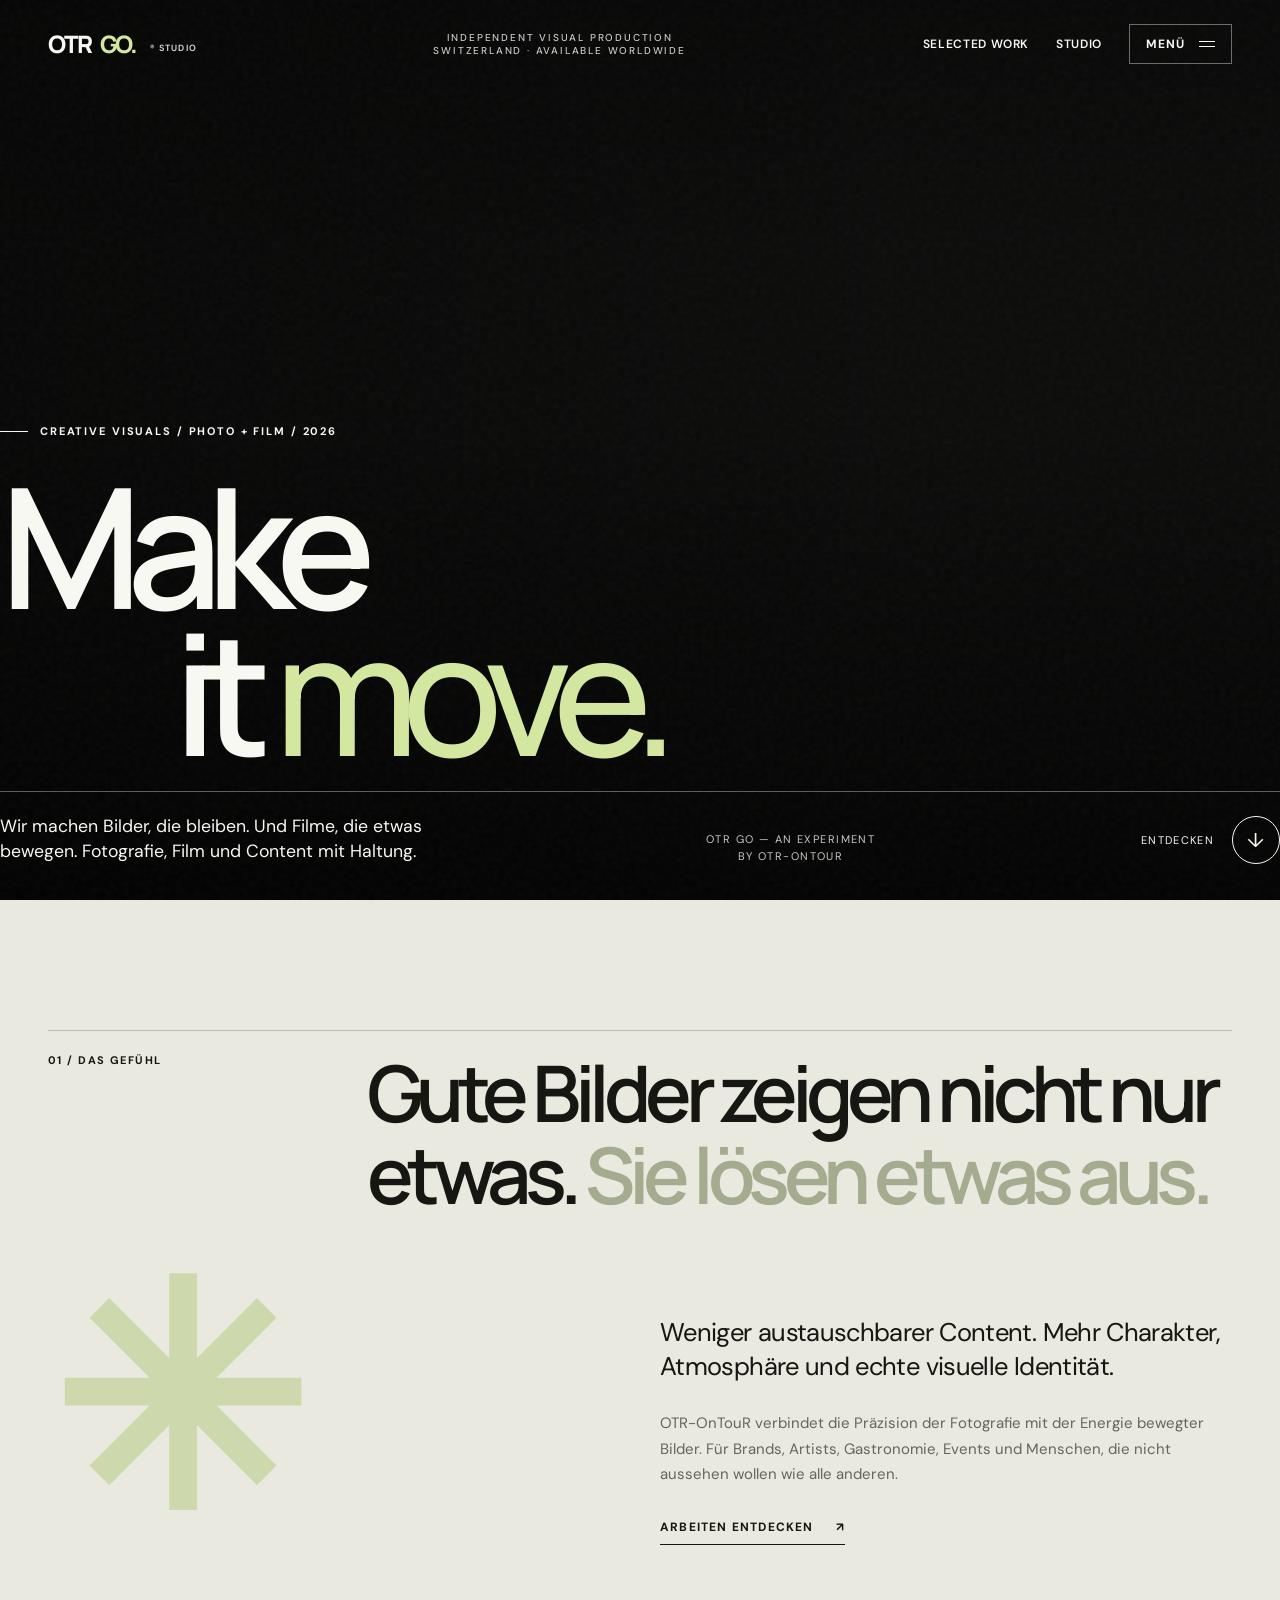
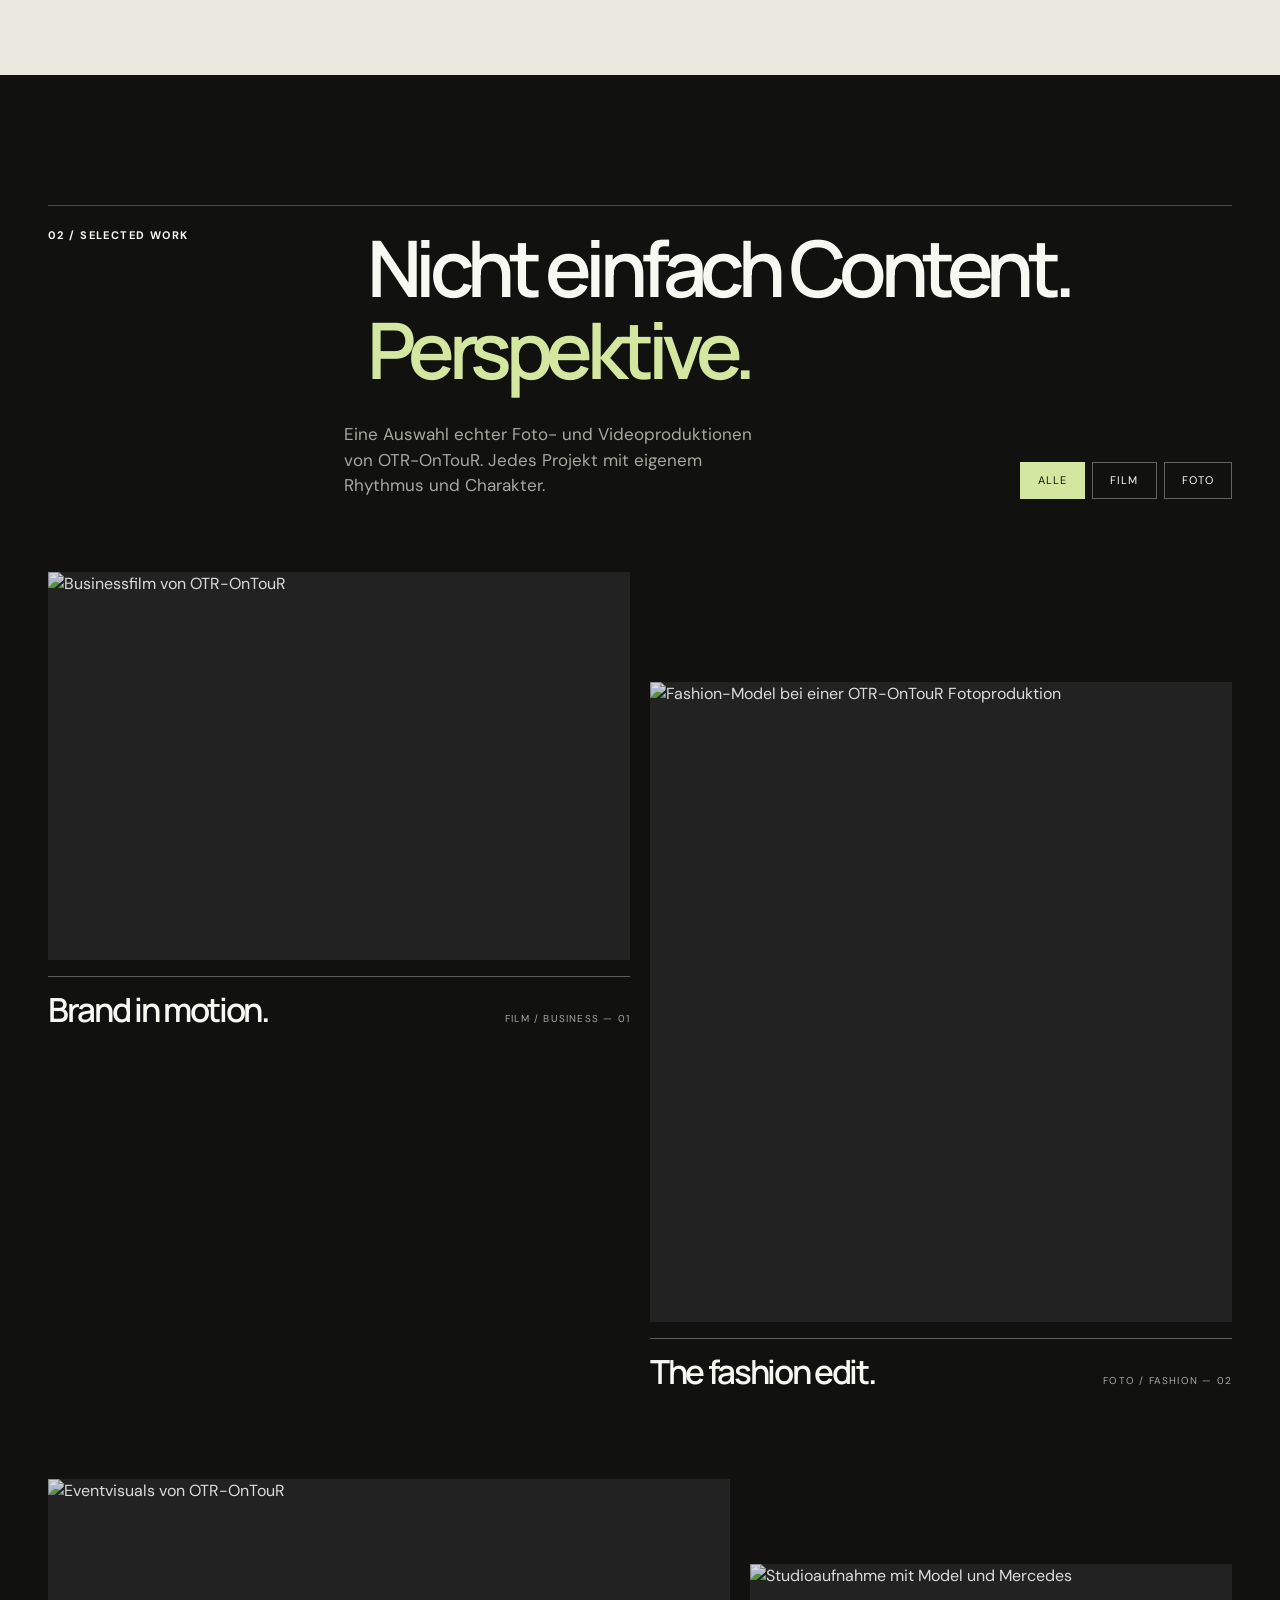
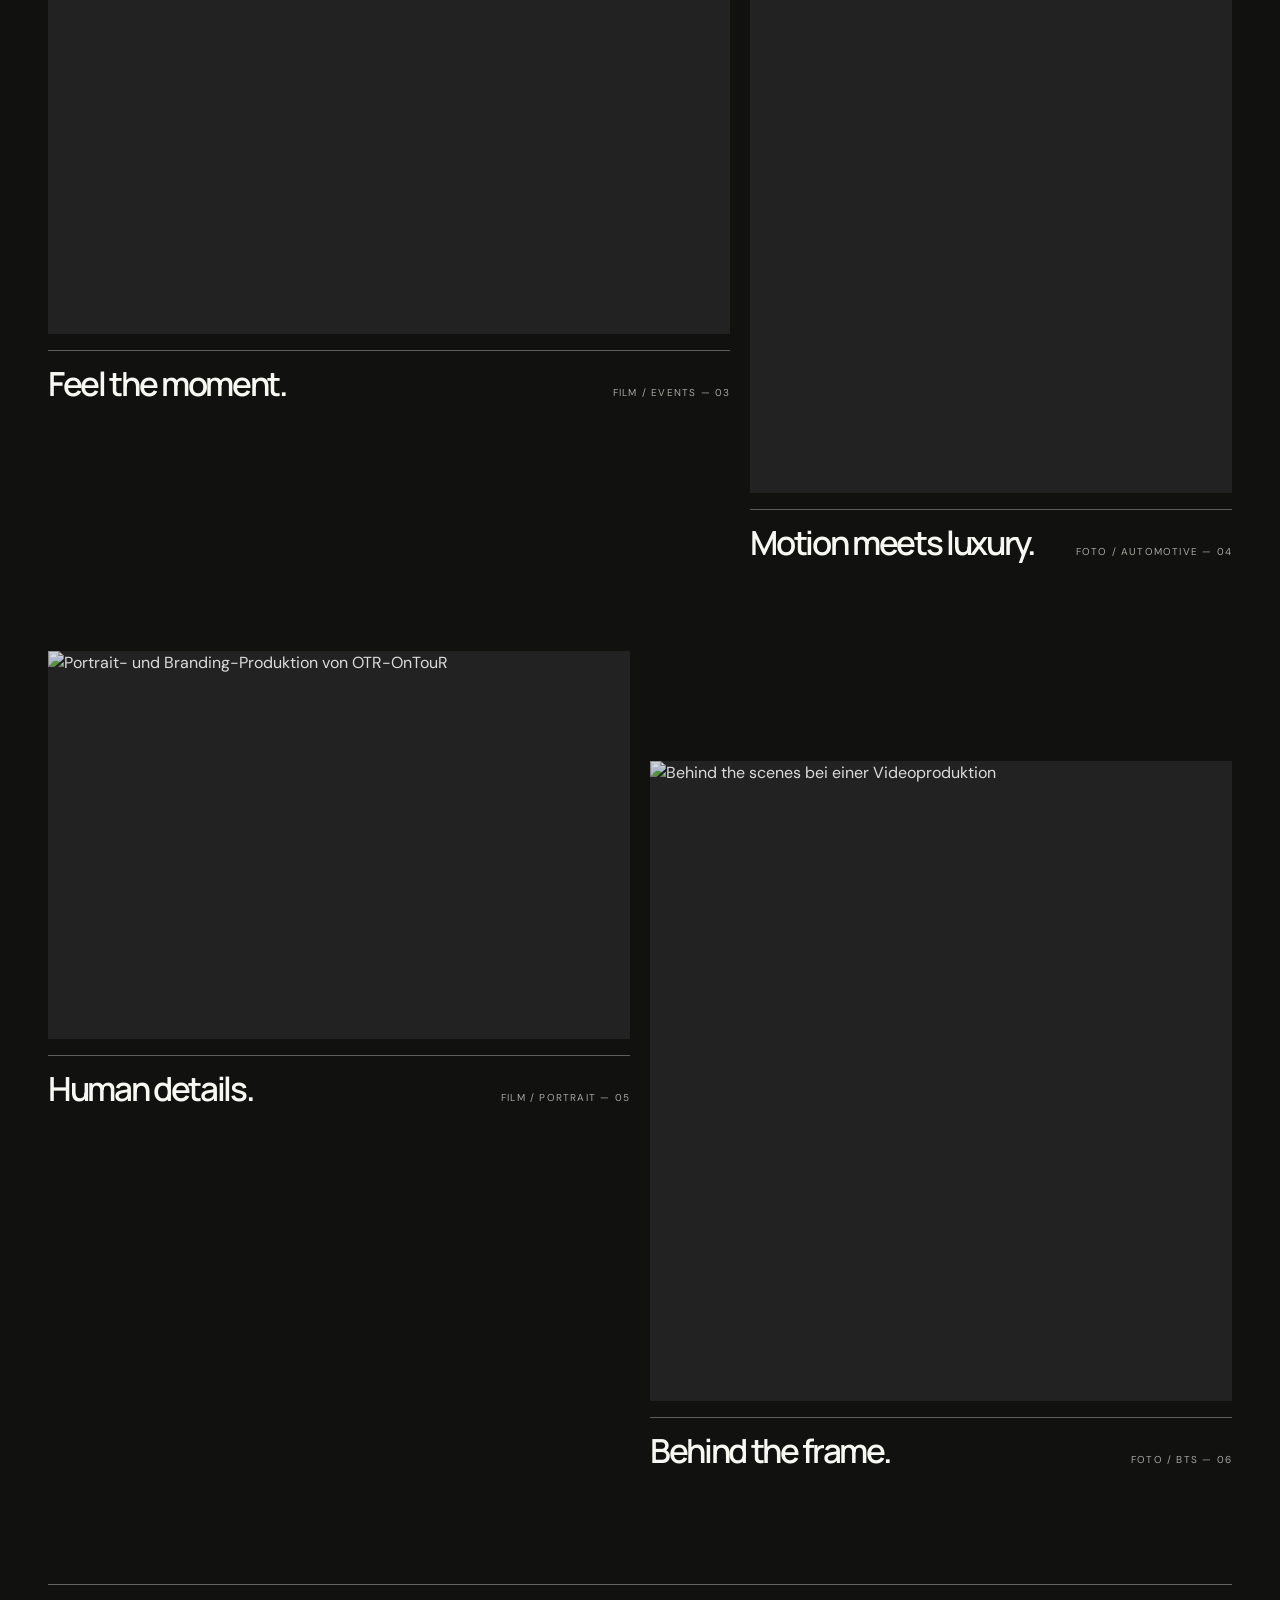
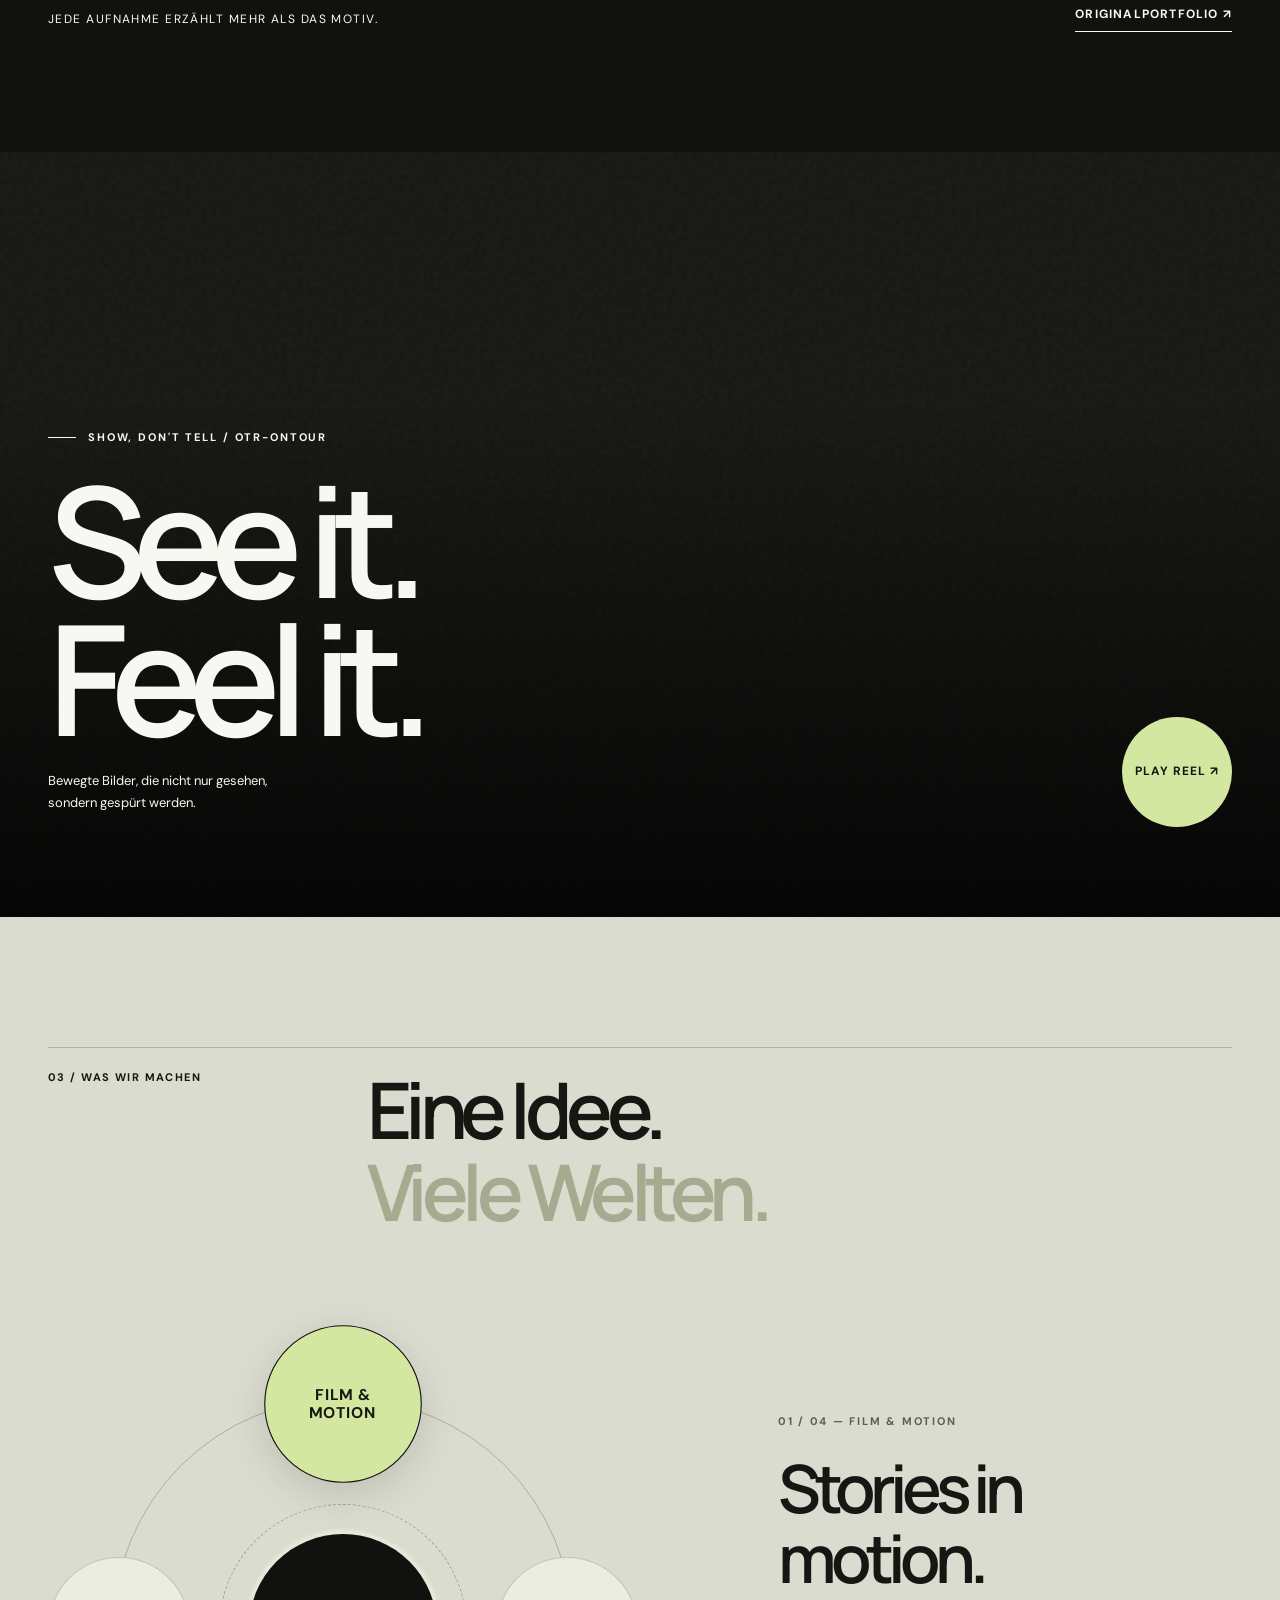
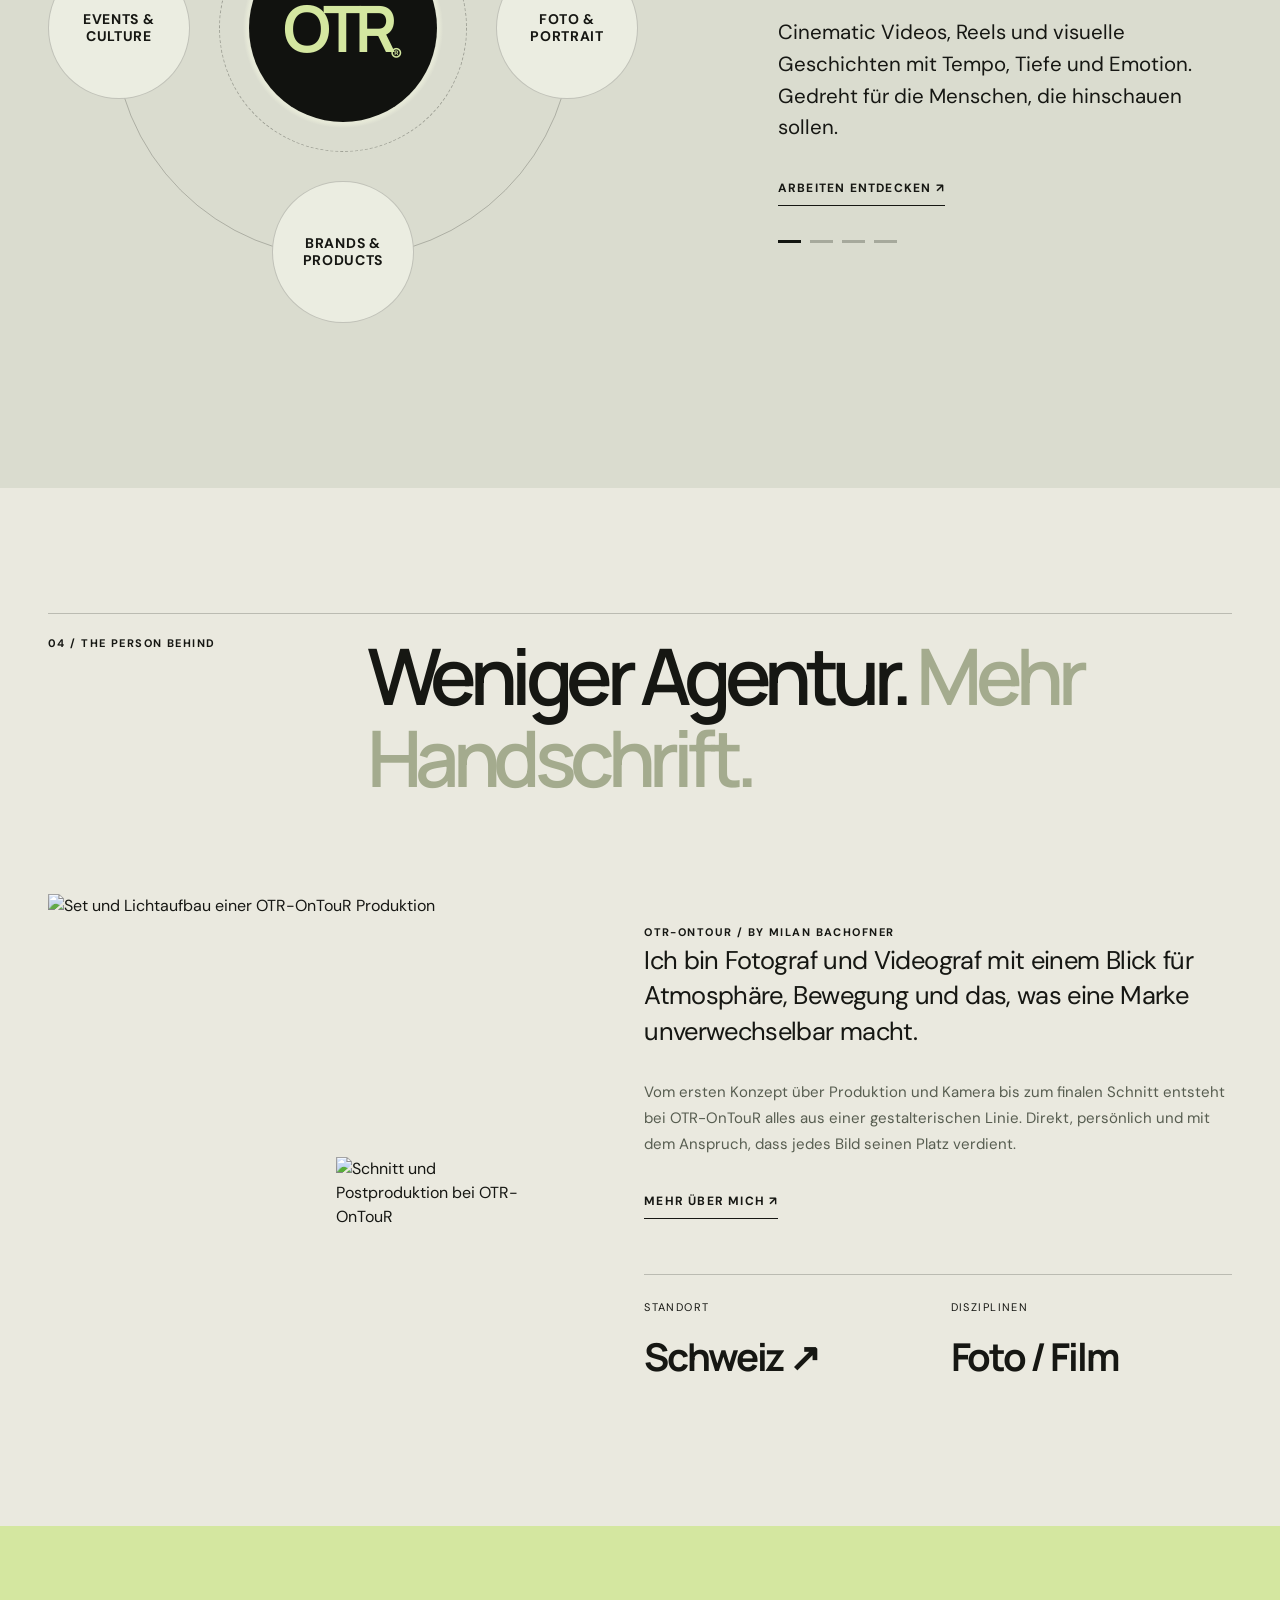
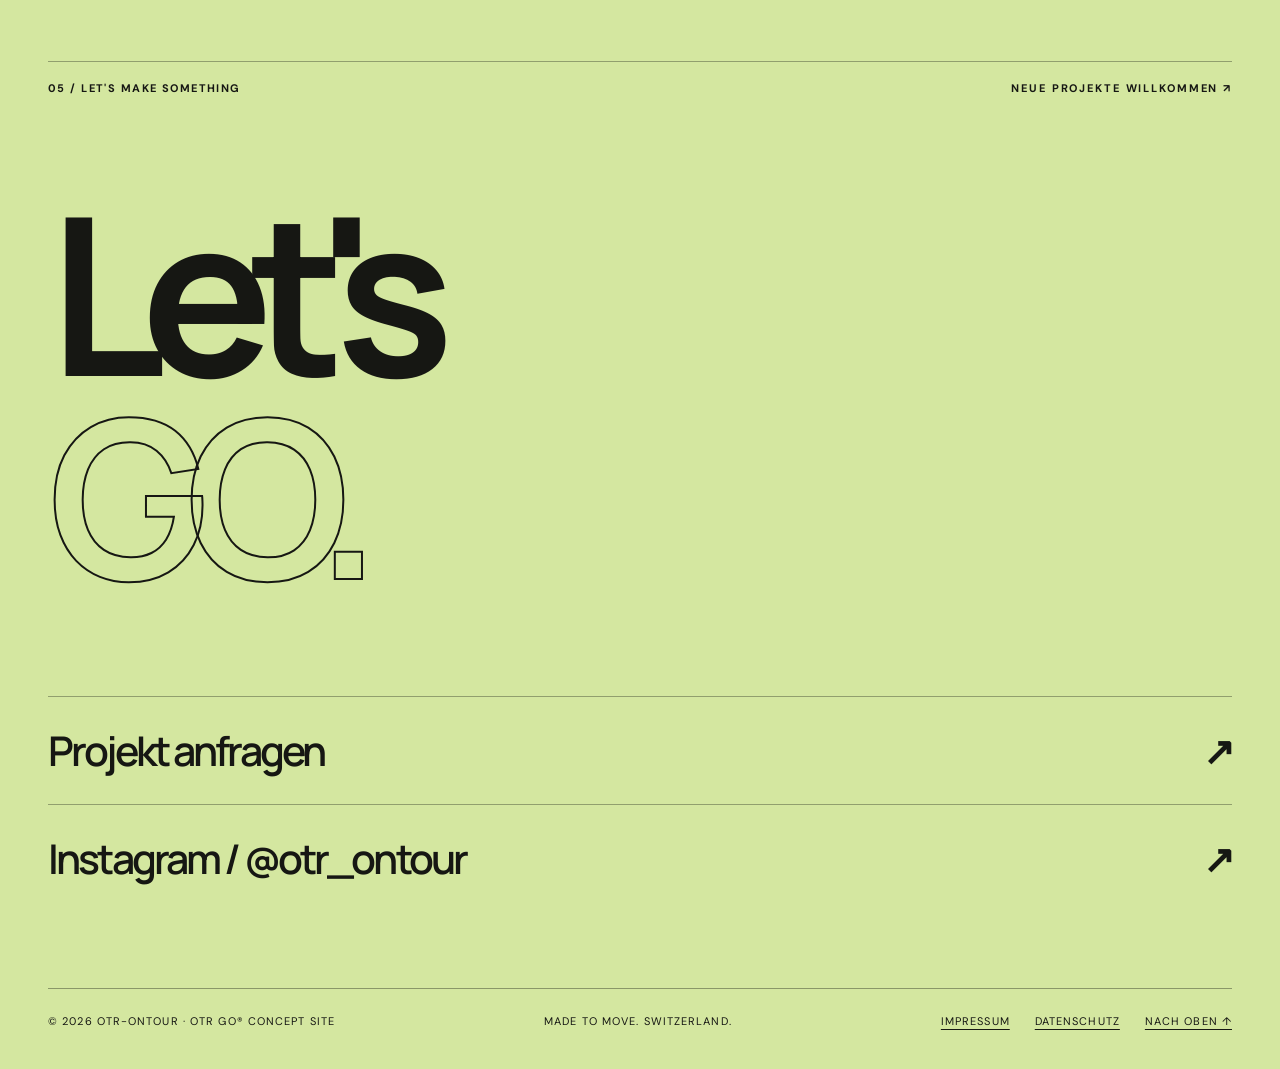
==== commit fdf0c67e: "Fix interactive orbit button positioning" ====
--- a/otr-go/index.html
+++ b/otr-go/index.html
@@ -89,7 +89,7 @@
     .orbit-center span{font-size:.3em;letter-spacing:0;align-self:center;margin-top:3em}
     .planet{border:1px solid rgba(0,0,0,.18);border-radius:50%;position:absolute;z-index:5;background:#ebede1;color:var(--ink);font:700 clamp(10px,1.2vw,14px)/1.2 var(--font);text-transform:uppercase;letter-spacing:.05em;width:24%;aspect-ratio:1;display:grid;place-items:center;text-align:center;padding:14px;transition:transform .35s var(--ease),background .35s,border-color .35s,box-shadow .35s}
     .planet:hover,.planet[aria-pressed=true]{background:var(--acid);border-color:var(--dark);transform:scale(1.11);box-shadow:0 10px 35px rgba(0,0,0,.13)}
-    .planet:nth-of-type(2){top:0;left:38%}.planet:nth-of-type(3){right:0;top:38%}.planet:nth-of-type(4){bottom:0;left:38%}.planet:nth-of-type(5){left:0;top:38%}
+    .planet:nth-of-type(1){top:0;left:38%}.planet:nth-of-type(2){right:0;top:38%}.planet:nth-of-type(3){bottom:0;left:38%}.planet:nth-of-type(4){left:0;top:38%}
     .orbit-detail{min-height:360px;display:flex;flex-direction:column;align-items:start;justify-content:center}
     .orbit-detail .tiny{font-size:11px;letter-spacing:.16em;text-transform:uppercase;font-weight:700;color:#5a5f51}
     .orbit-detail h3{font-family:var(--head);font-weight:600;font-size:clamp(50px,5.2vw,82px);line-height:1.05;letter-spacing:-.09em;margin:24px 0}
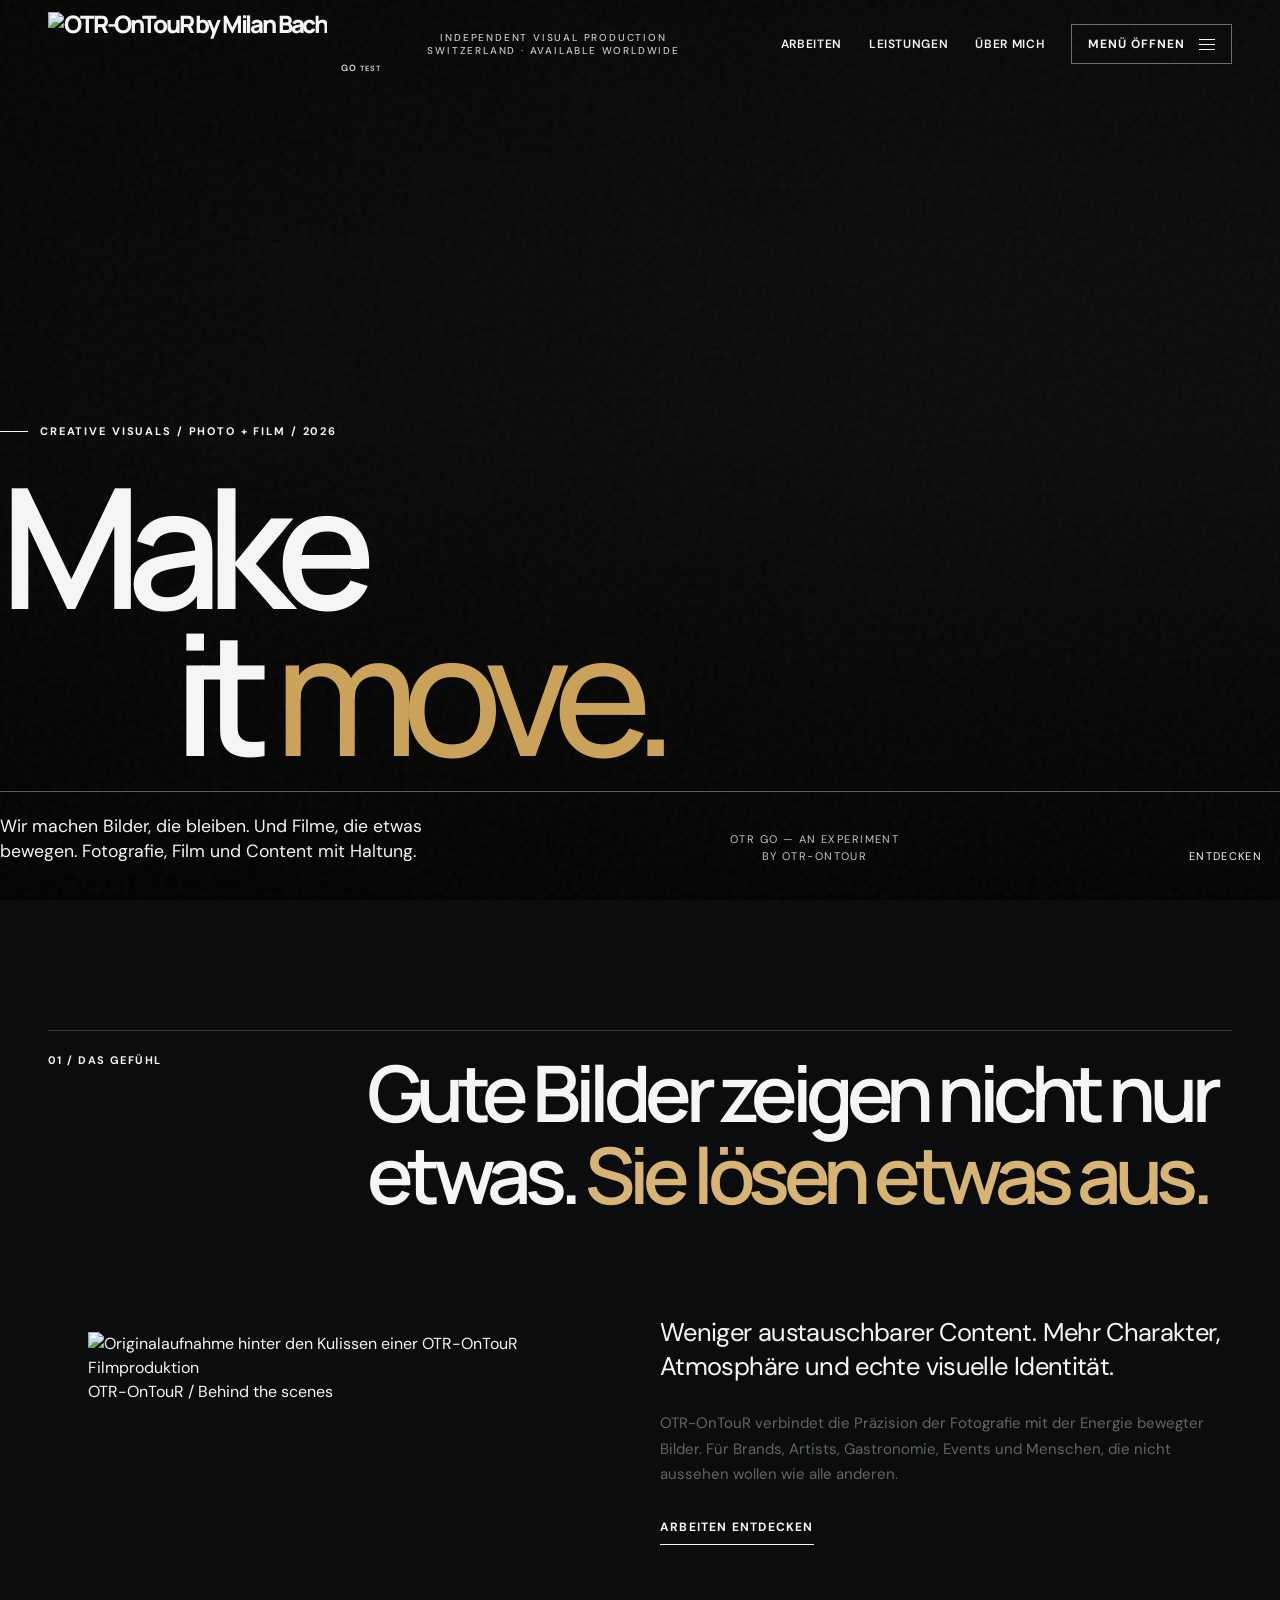
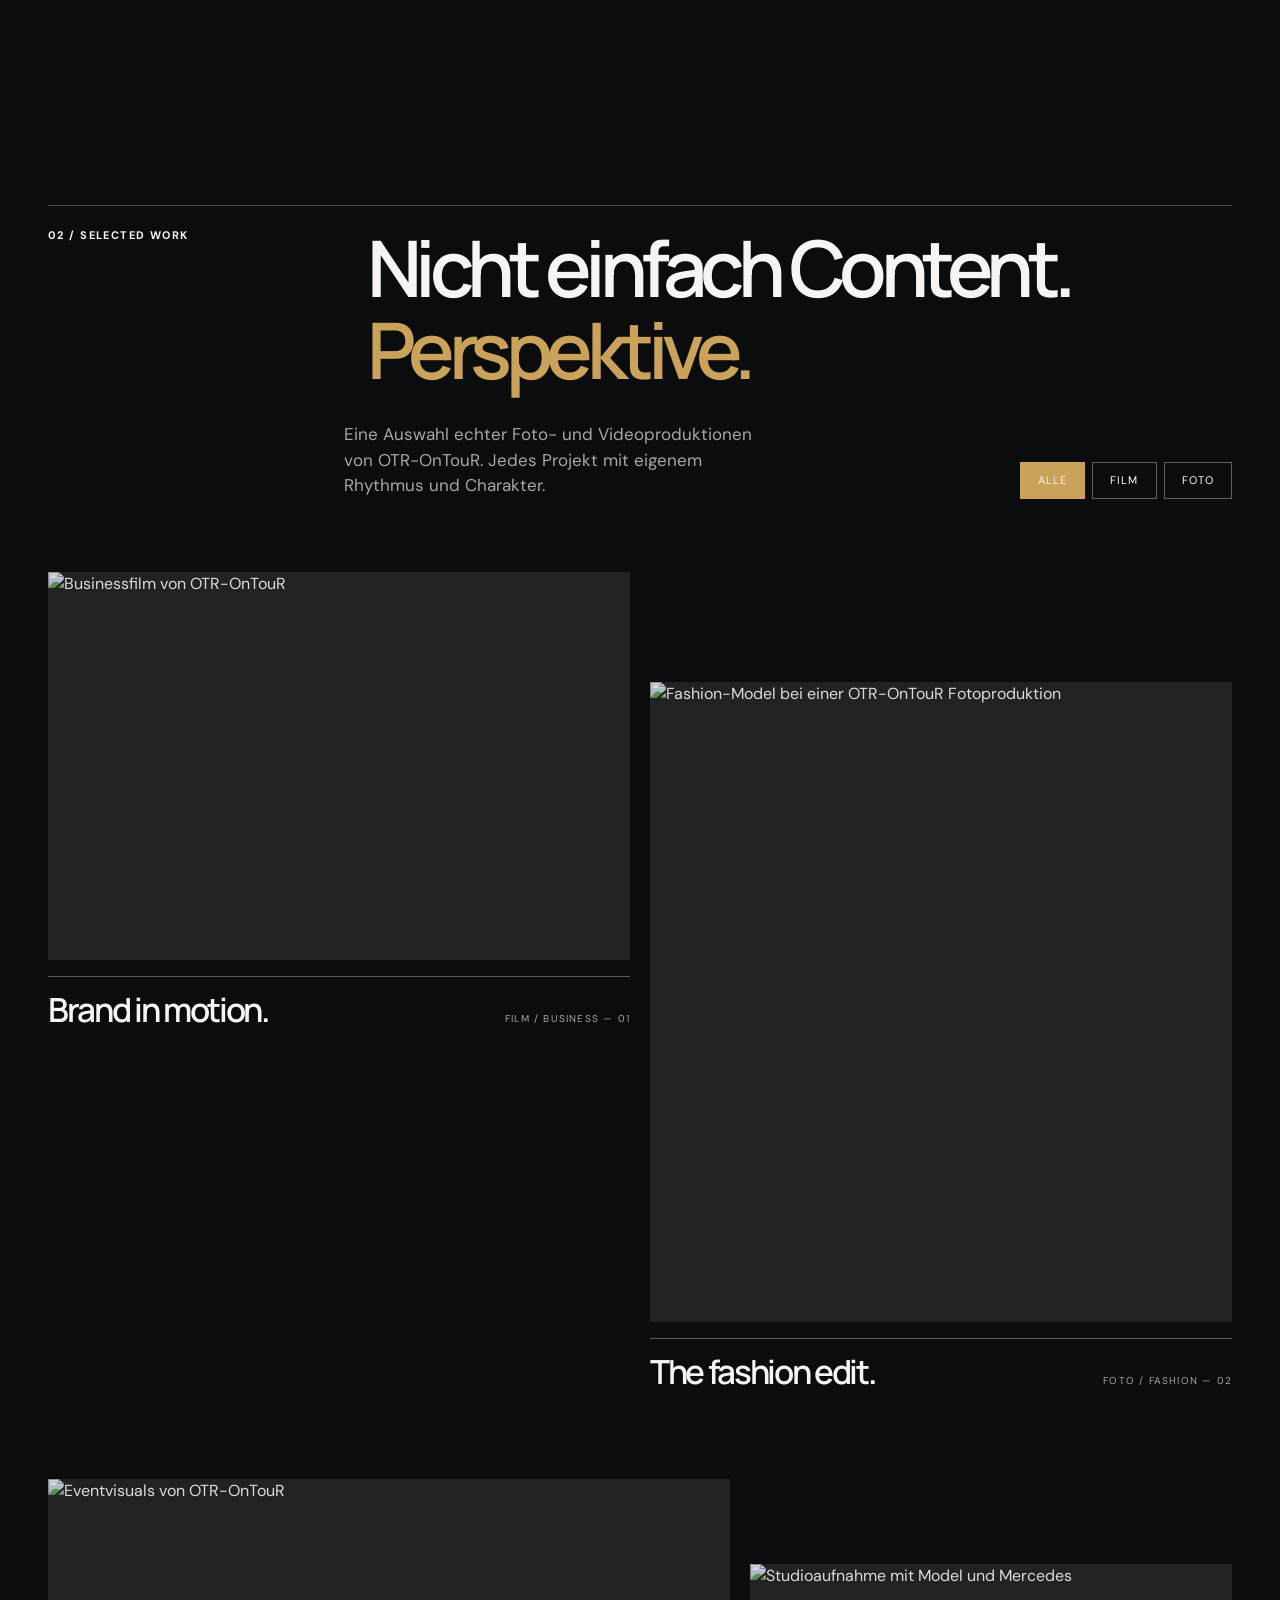
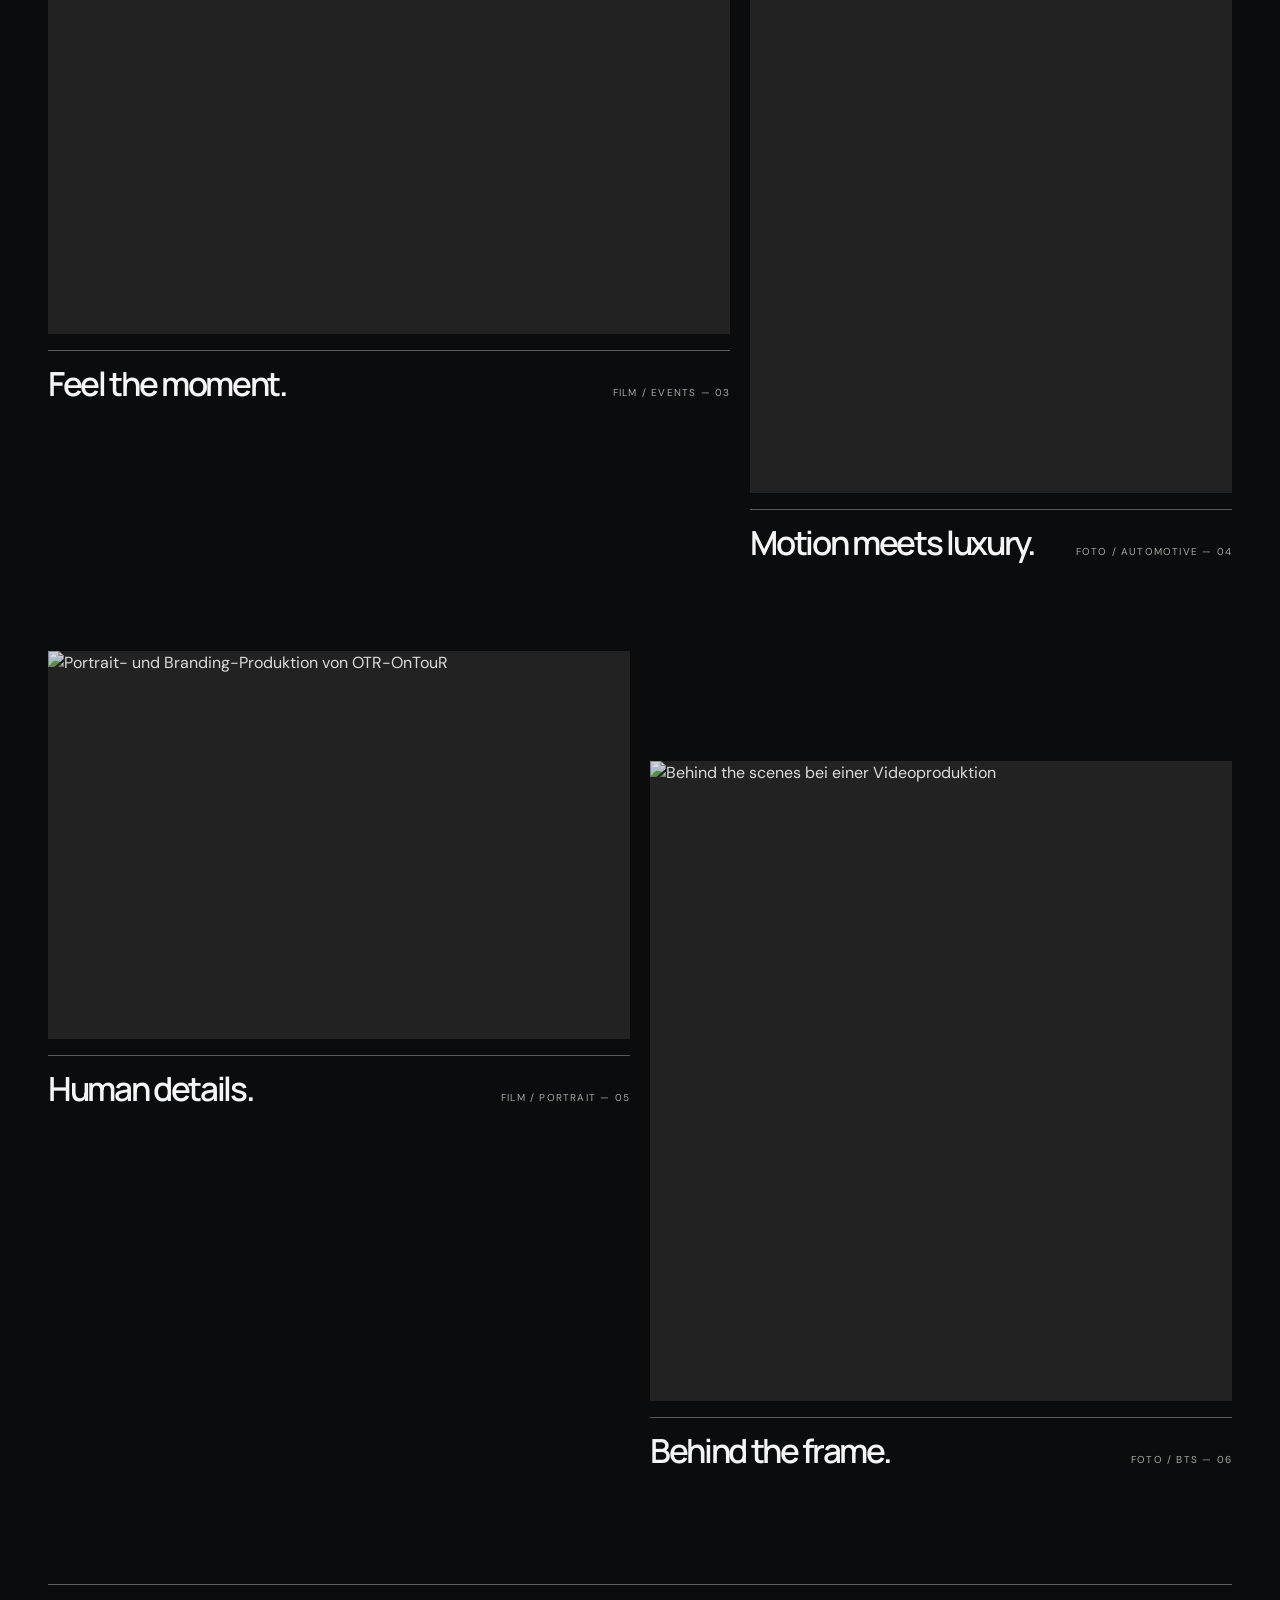
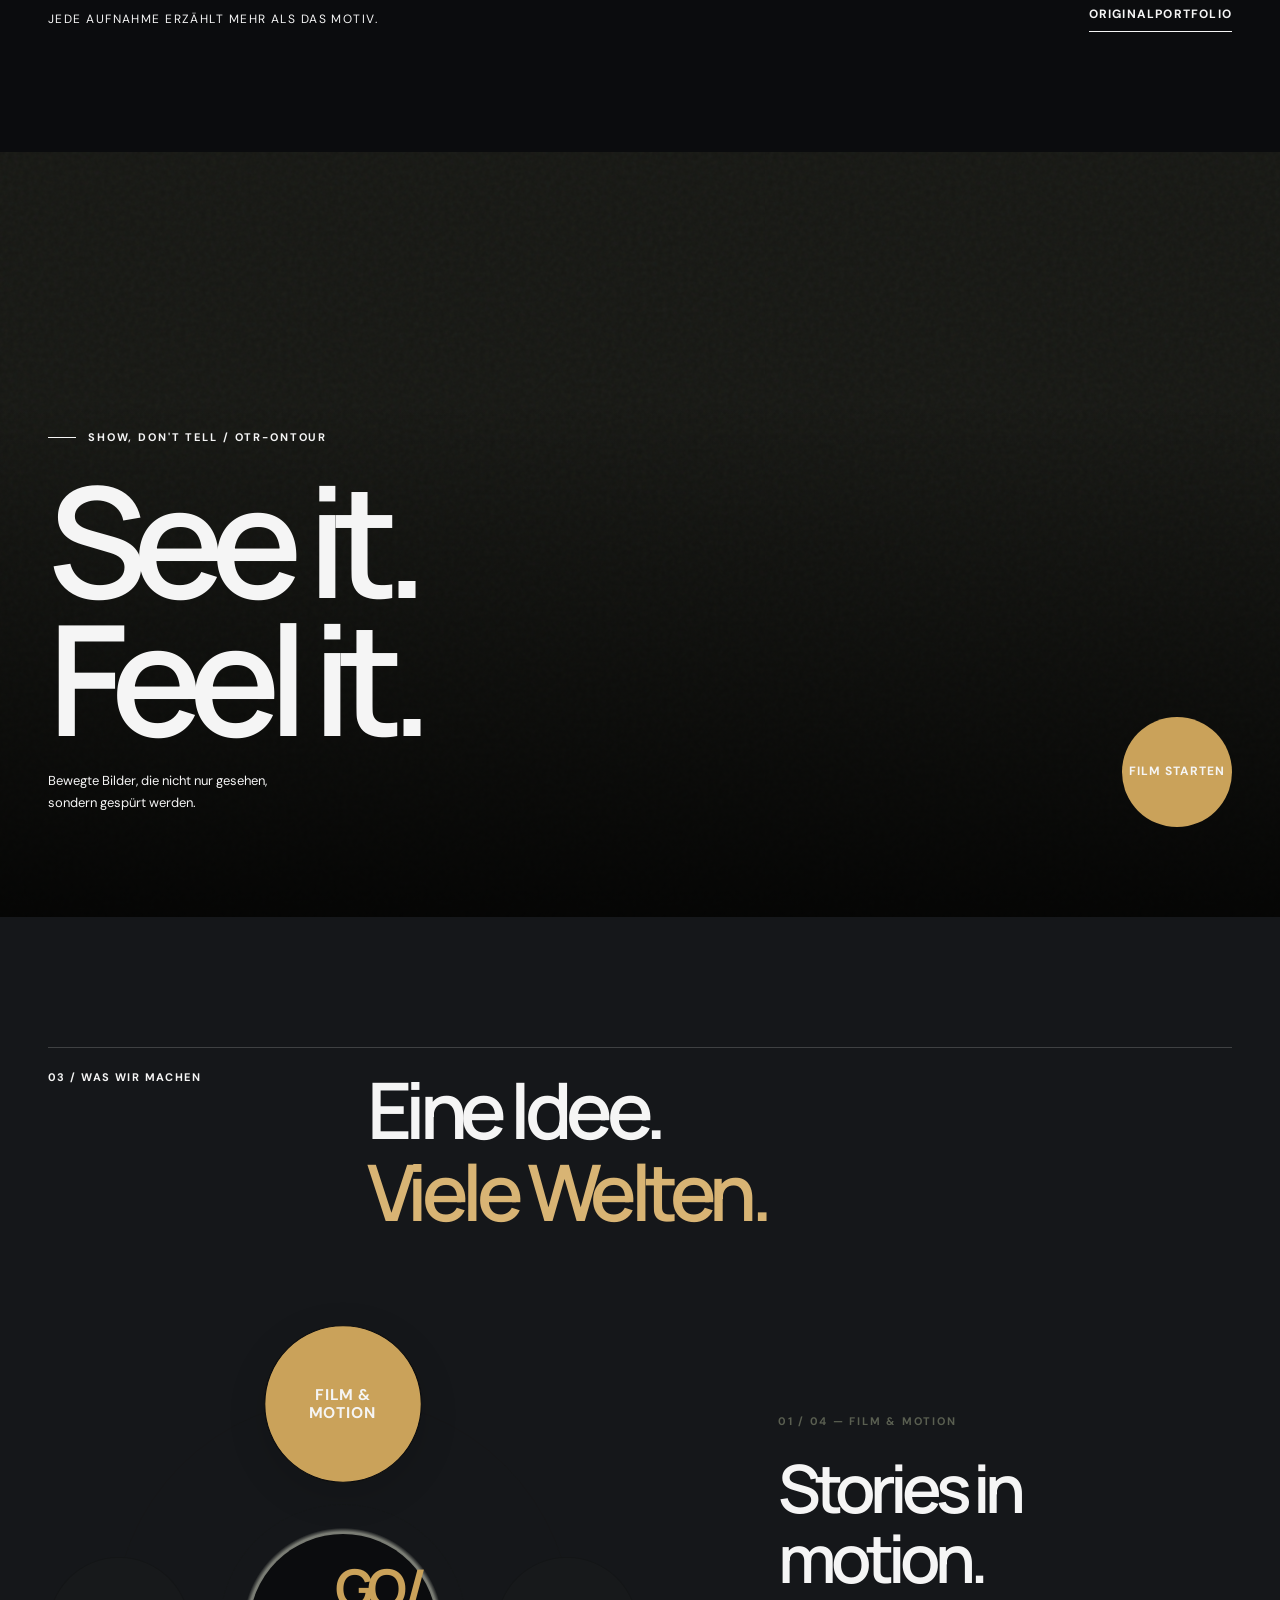
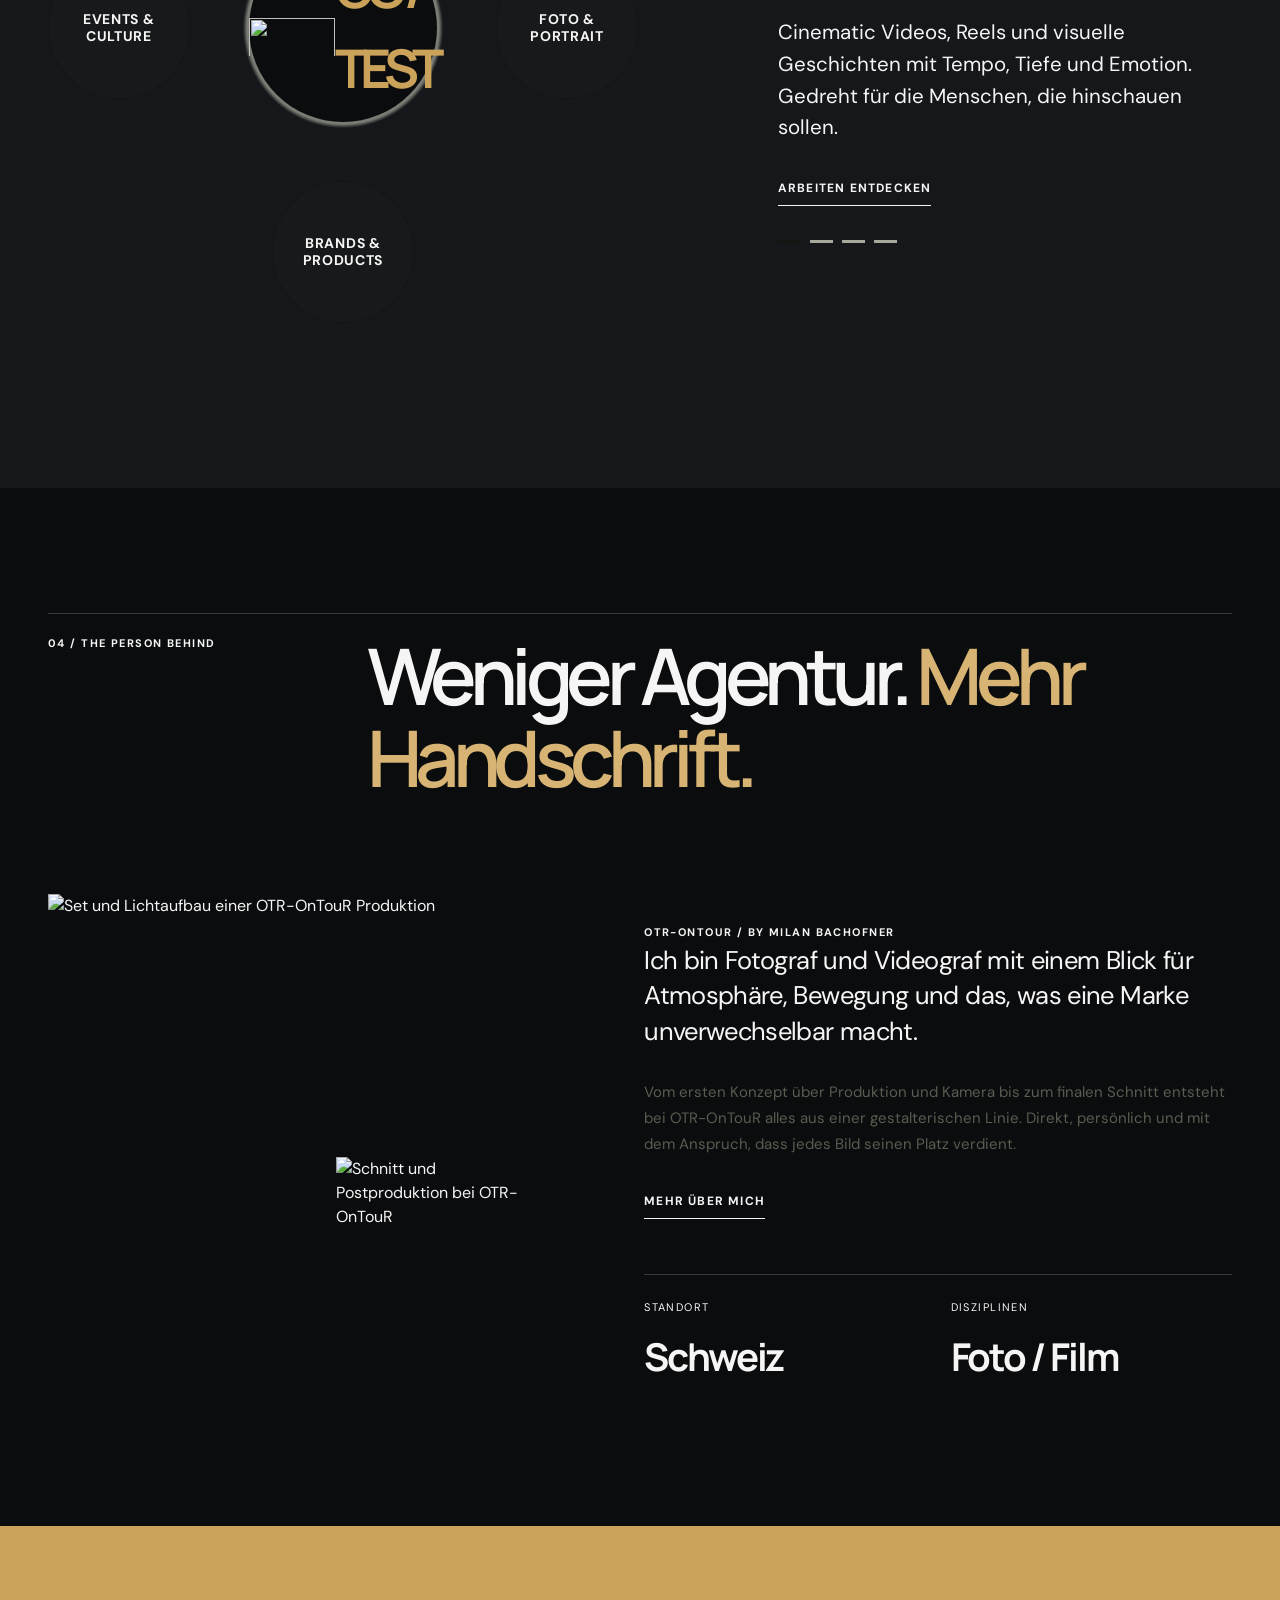
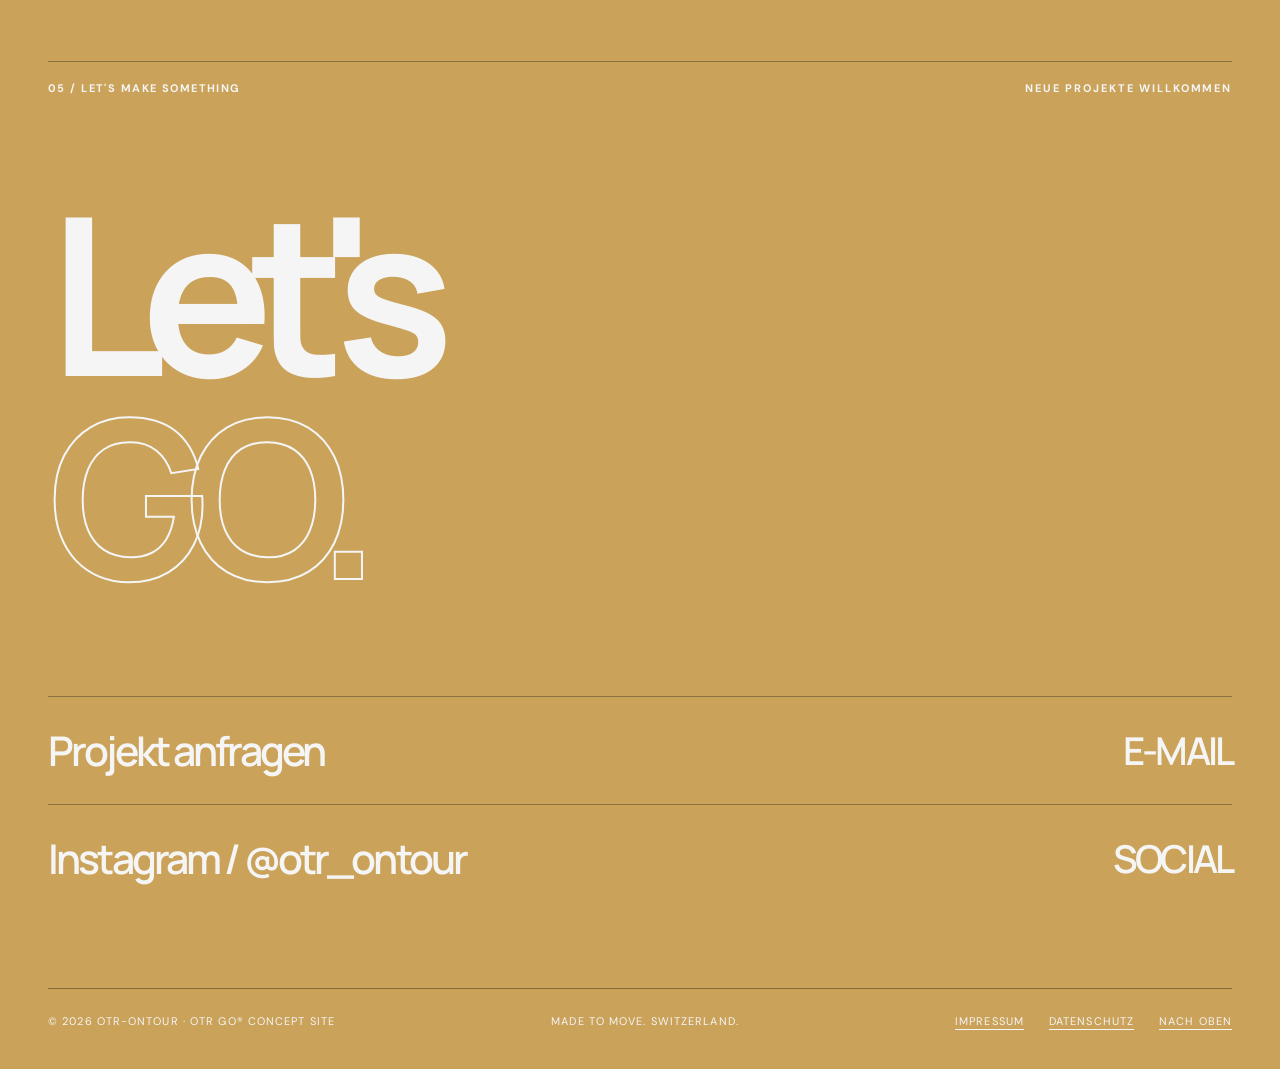
==== commit 782a4b50: "Use official OTR branding, remove decorative arrows and replace star with original photo" ====
--- a/otr-go/index.html
+++ b/otr-go/index.html
@@ -3,7 +3,7 @@
 <head>
   <meta charset="utf-8">
   <meta name="viewport" content="width=device-width,initial-scale=1,viewport-fit=cover">
-  <meta name="theme-color" content="#11120f">
+  <meta name="theme-color" content="#0b0c0e">
   <meta name="robots" content="noindex,nofollow">
   <meta name="description" content="OTR GO – eine experimentelle, immersive Portfolio-Website von OTR-OnTouR. Fotografie, Film und visueller Content aus der Schweiz.">
   <title>OTR GO® — Visual stories, made to move.</title>
@@ -13,7 +13,7 @@
   <link rel="preconnect" href="https://fonts.gstatic.com" crossorigin>
   <link href="https://fonts.googleapis.com/css2?family=DM+Sans:wght@400;450;500;600;700&family=Manrope:wght@400;500;600;700;800&display=swap" rel="stylesheet">
   <style>
-    :root{--ink:#161713;--dim:#5c5d55;--paper:#eae9df;--white:#f8f8f3;--line:rgba(22,23,19,.22);--acid:#d4e7a0;--dark:#11120f;--font:"DM Sans",Arial,sans-serif;--head:"Manrope",Helvetica,Arial,sans-serif;--ease:cubic-bezier(.2,.7,.2,1)}
+    :root{--ink:#f5f5f5;--dim:#c9cdd3;--paper:#0b0c0e;--white:#f5f5f5;--line:rgba(255,255,255,.18);--acid:#caa25a;--dark:#0b0c0e;--font:"DM Sans",Arial,sans-serif;--head:"Manrope",Helvetica,Arial,sans-serif;--ease:cubic-bezier(.2,.7,.2,1)}
     *,*::before,*::after{box-sizing:border-box}
     html{scroll-behavior:smooth;scroll-padding-top:80px}
     body{margin:0;background:var(--paper);color:var(--ink);font:400 16px/1.5 var(--font);overflow-x:hidden;-webkit-font-smoothing:antialiased}
@@ -21,7 +21,7 @@
     a{color:inherit;text-decoration:none}button{font:inherit;cursor:pointer}button,input{border-radius:0}
     img,video{display:block;width:100%}img{object-fit:cover}
     .sr-only{position:absolute;width:1px;height:1px;padding:0;margin:-1px;overflow:hidden;clip:rect(0,0,0,0);white-space:nowrap;border:0}
-    :focus-visible{outline:3px solid #a4cd64;outline-offset:4px}
+    :focus-visible{outline:3px solid #caa25a;outline-offset:4px}
     .wrap{width:min(100% - 96px,1580px);margin-inline:auto}
     .progress{position:fixed;top:0;left:0;z-index:150;height:3px;width:100%;transform:scaleX(0);transform-origin:left;background:var(--acid);pointer-events:none}
     .topbar{position:absolute;z-index:100;top:0;left:0;right:0;height:88px;color:var(--white)}
@@ -50,9 +50,9 @@
     .chapter{padding:130px 0}.chapter-label{display:grid;grid-template-columns:1fr 3fr;border-top:1px solid var(--line);padding-top:21px;gap:30px}
     .chapter-no{font-size:11px;text-transform:uppercase;letter-spacing:.13em;font-weight:700;white-space:nowrap}
     .chapter-title{font-size:clamp(44px,6.1vw,108px);font-family:var(--head);font-weight:600;letter-spacing:-.083em;line-height:1.05;margin:0;max-width:1130px}
-    .chapter-title em{font-style:normal;color:#a4ab8e}
+    .chapter-title em{font-style:normal;color:#d8b474}
     .intro .intro-bottom{display:grid;grid-template-columns:1fr 1fr;gap:40px;margin-top:100px;align-items:start}
-    .intro .big-asterisk{font-family:var(--head);font-size:clamp(150px,24vw,380px);line-height:.5;letter-spacing:-.1em;font-weight:700;color:#cdd9ad;transform:rotate(-13deg);user-select:none}
+    .intro .big-asterisk{font-family:var(--head);font-size:clamp(150px,24vw,380px);line-height:.5;letter-spacing:-.1em;font-weight:700;color:#caa25a;transform:rotate(-13deg);user-select:none}
     .intro-copy{max-width:580px;justify-self:end}.intro-copy p{font-size:clamp(18px,2vw,30px);line-height:1.35;letter-spacing:-.025em;margin:0 0 26px}
     .intro-copy p.small{font-size:15px;line-height:1.7;letter-spacing:0;color:#62665e}
     .text-link{display:inline-flex;align-items:center;gap:22px;padding-bottom:8px;border-bottom:1px solid currentColor;font-size:12px;font-weight:700;text-transform:uppercase;letter-spacing:.1em;transition:gap .25s}.text-link:hover{gap:34px}
@@ -78,8 +78,8 @@
     .film h2{font-family:var(--head);font-size:clamp(67px,12vw,180px);line-height:.9;letter-spacing:-.09em;font-weight:600;margin:24px 0}
     .film-sub{font-size:13px;max-width:240px;line-height:1.7}
     .playbutton{background:var(--acid);border:0;color:var(--ink);width:110px;height:110px;border-radius:100%;font:700 12px/1.3 var(--font);letter-spacing:.08em;text-transform:uppercase;transition:transform .3s,background .3s}
-    .playbutton:hover{transform:scale(1.08);background:#e5f8b3}
-    .approach{background:#dadccf;padding:130px 0}
+    .playbutton:hover{transform:scale(1.08);background:#d8b474}
+    .approach{background:#15171a;padding:130px 0}
     .approach .chapter-title{max-width:1050px}
     .orbit-grid{display:grid;grid-template-columns:minmax(300px,1fr) minmax(320px,.77fr);gap:min(11vw,140px);align-items:center;margin:100px 0 35px}
     .orbit{position:relative;width:min(100%,600px);aspect-ratio:1;border-radius:50%;margin:auto;display:grid;place-items:center;background:radial-gradient(circle,rgba(245,248,226,.45) 0 23%,transparent 24%);isolation:isolate}
@@ -87,7 +87,7 @@
     .orbit::after{inset:29%;border-style:dashed;border-color:rgba(22,23,19,.3)}
     .orbit-center{position:relative;z-index:1;background:var(--dark);color:var(--acid);width:32%;aspect-ratio:1;border-radius:100%;display:flex;align-items:center;justify-content:center;font-family:var(--head);font-size:clamp(31px,5vw,71px);font-weight:700;letter-spacing:-.11em}
     .orbit-center span{font-size:.3em;letter-spacing:0;align-self:center;margin-top:3em}
-    .planet{border:1px solid rgba(0,0,0,.18);border-radius:50%;position:absolute;z-index:5;background:#ebede1;color:var(--ink);font:700 clamp(10px,1.2vw,14px)/1.2 var(--font);text-transform:uppercase;letter-spacing:.05em;width:24%;aspect-ratio:1;display:grid;place-items:center;text-align:center;padding:14px;transition:transform .35s var(--ease),background .35s,border-color .35s,box-shadow .35s}
+    .planet{border:1px solid rgba(0,0,0,.18);border-radius:50%;position:absolute;z-index:5;background:#17191b;color:var(--ink);font:700 clamp(10px,1.2vw,14px)/1.2 var(--font);text-transform:uppercase;letter-spacing:.05em;width:24%;aspect-ratio:1;display:grid;place-items:center;text-align:center;padding:14px;transition:transform .35s var(--ease),background .35s,border-color .35s,box-shadow .35s}
     .planet:hover,.planet[aria-pressed=true]{background:var(--acid);border-color:var(--dark);transform:scale(1.11);box-shadow:0 10px 35px rgba(0,0,0,.13)}
     .planet:nth-of-type(1){top:0;left:38%}.planet:nth-of-type(2){right:0;top:38%}.planet:nth-of-type(3){bottom:0;left:38%}.planet:nth-of-type(4){left:0;top:38%}
     .orbit-detail{min-height:360px;display:flex;flex-direction:column;align-items:start;justify-content:center}
@@ -150,18 +150,19 @@
   <div class="progress" id="scrollProgress" aria-hidden="true"></div>
   <header class="topbar">
     <div class="wrap nav-inner">
-      <a class="brand" href="#start" aria-label="OTR GO – Startseite"><b>OTR</b><em>GO.</em><span>® STUDIO</span></a>
+      <a class="brand brand-official" href="#start" aria-label="OTR-OnTouR by Milan Bachofner – OTR GO Testseite"><img src="https://www.otr-ontour.com/Logo%20White_OTR-OnTouR.png" alt="OTR-OnTouR by Milan Bachofner" width="224" height="64"><span class="go-label">GO <small>TEST</small></span></a>
       <div class="top-mid">Independent visual production<br>Switzerland · Available worldwide</div>
       <div class="top-links">
-        <a href="#arbeiten">Selected work</a>
-        <a href="#studio">Studio</a>
-        <button type="button" class="menu-btn" id="openMenu" aria-expanded="false" aria-controls="mainMenu"><span>Menü</span><span class="hamburger" aria-hidden="true"><i></i><i></i></span></button>
+        <a href="#arbeiten">Arbeiten</a>
+        <a href="#disziplinen">Leistungen</a>
+        <a href="#studio">Über mich</a>
+        <button type="button" class="menu-btn" id="openMenu" aria-label="Hauptmenü öffnen" aria-expanded="false" aria-controls="mainMenu"><span>MENÜ ÖFFNEN</span><span class="hamburger" aria-hidden="true"><i></i><i></i><i></i></span></button>
       </div>
     </div>
   </header>
   <div class="menu-overlay" id="mainMenu" aria-hidden="true">
     <div class="wrap">
-      <div class="menu-header"><span class="brand"><b>OTR</b><em style="color:#263026">GO.</em></span><button class="close-btn" type="button" id="closeMenu" aria-label="Menü schliessen">Schliessen ×</button></div>
+      <div class="menu-header"><span class="brand brand-official"><img src="https://www.otr-ontour.com/Logo%20White_OTR-OnTouR.png" alt="OTR-OnTouR by Milan Bachofner" width="224" height="64"><span class="go-label">GO <small>TEST</small></span></span><button class="close-btn" type="button" id="closeMenu" aria-label="Menü schliessen">MENÜ SCHLIESSEN ×</button></div><p class="menu-kicker">Navigation / OTR GO Testwebsite</p>
       <nav aria-label="Hauptnavigation"><ul class="menu-items">
         <li><a href="#start">Start <small>01 /</small></a></li>
         <li><a href="#arbeiten">Arbeiten <small>02 /</small></a></li>
@@ -169,7 +170,7 @@
         <li><a href="#studio">Studio <small>04 /</small></a></li>
         <li><a href="#kontakt">Kontakt <small>05 /</small></a></li>
       </ul></nav>
-      <div class="menu-end"><span>OTR-OnTouR by Milan Bachofner</span><a href="https://www.instagram.com/otr_ontour/" target="_blank" rel="noopener noreferrer">Instagram ↗</a></div>
+      <div class="menu-end"><span>OTR-OnTouR by Milan Bachofner</span><a href="https://www.instagram.com/otr_ontour/" target="_blank" rel="noopener noreferrer">Instagram</a></div>
     </div>
   </div>
   <main>
@@ -184,7 +185,7 @@
         <div class="hero-bottom">
           <div class="hero-desc">Wir machen Bilder, die bleiben. Und Filme, die etwas bewegen. Fotografie, Film und Content mit Haltung.</div>
           <div class="hero-meta">OTR GO — An experiment<br>by OTR-OnTouR</div>
-          <a class="hero-scroll" href="#idee"><span>Entdecken</span><span class="circle-arrow" aria-hidden="true">↓</span></a>
+          <a class="hero-scroll" href="#idee"><span>Entdecken</span><span class="scroll-line" aria-hidden="true"></span></a>
         </div>
       </div>
     </section>
@@ -195,8 +196,8 @@
           <h2 class="chapter-title" id="introTitle">Gute Bilder zeigen nicht nur etwas. <em>Sie lösen etwas aus.</em></h2>
         </div>
         <div class="intro-bottom">
-          <div class="big-asterisk reveal" aria-hidden="true">✳</div>
-          <div class="intro-copy reveal"><p>Weniger austauschbarer Content. Mehr Charakter, Atmosphäre und echte visuelle Identität.</p><p class="small">OTR-OnTouR verbindet die Präzision der Fotografie mit der Energie bewegter Bilder. Für Brands, Artists, Gastronomie, Events und Menschen, die nicht aussehen wollen wie alle anderen.</p><a class="text-link" href="#arbeiten">Arbeiten entdecken <span>↗</span></a></div>
+          <figure class="intro-visual reveal"><img src="https://www.otr-ontour.com/assets/behind-the-scenes-filming.jpg" alt="Originalaufnahme hinter den Kulissen einer OTR-OnTouR Filmproduktion" loading="lazy"><figcaption>OTR-OnTouR / Behind the scenes</figcaption></figure>
+          <div class="intro-copy reveal"><p>Weniger austauschbarer Content. Mehr Charakter, Atmosphäre und echte visuelle Identität.</p><p class="small">OTR-OnTouR verbindet die Präzision der Fotografie mit der Energie bewegter Bilder. Für Brands, Artists, Gastronomie, Events und Menschen, die nicht aussehen wollen wie alle anderen.</p><a class="text-link" href="#arbeiten">Arbeiten entdecken </a></div>
         </div>
       </div>
     </section>
@@ -208,14 +209,14 @@
         </div>
         <div class="work-head-bottom reveal"><p>Eine Auswahl echter Foto- und Videoproduktionen von OTR-OnTouR. Jedes Projekt mit eigenem Rhythmus und Charakter.</p><div class="filters" role="group" aria-label="Arbeiten filtern"><button class="filter" type="button" data-filter="alle" aria-pressed="true">Alle</button><button class="filter" type="button" data-filter="film" aria-pressed="false">Film</button><button class="filter" type="button" data-filter="foto" aria-pressed="false">Foto</button></div></div>
         <div class="projects" id="projectGrid">
-          <article class="project reveal" data-kind="film" data-ratio="wide"><button class="project-media" type="button" data-media="https://www.otr-ontour.com/video_business.mp4" data-type="video" data-title="Brand in motion — Business Film" aria-label="Business-Film in Grossansicht öffnen"><img src="https://www.otr-ontour.com/poster-business.webp" alt="Businessfilm von OTR-OnTouR" loading="lazy"><span class="project-hover" aria-hidden="true">↗</span></button><div class="project-meta"><h3>Brand in motion.</h3><span>Film / Business — 01</span></div></article>
-          <article class="project reveal" data-kind="foto" data-ratio="tall"><button class="project-media" type="button" data-media="https://www.otr-ontour.com/assets/model-shooting-fashion.jpg" data-type="image" data-title="The fashion edit" aria-label="Fashion-Foto in Grossansicht öffnen"><img src="https://www.otr-ontour.com/assets/model-shooting-fashion.jpg" alt="Fashion-Model bei einer OTR-OnTouR Fotoproduktion" loading="lazy"><span class="project-hover" aria-hidden="true">↗</span></button><div class="project-meta"><h3>The fashion edit.</h3><span>Foto / Fashion — 02</span></div></article>
-          <article class="project reveal" data-kind="film" data-ratio="wide"><button class="project-media" type="button" data-media="https://www.otr-ontour.com/video_event.mp4" data-type="video" data-title="Feel the moment — Event Film" aria-label="Eventfilm in Grossansicht öffnen"><img src="https://www.otr-ontour.com/event.webp" alt="Eventvisuals von OTR-OnTouR" loading="lazy"><span class="project-hover" aria-hidden="true">↗</span></button><div class="project-meta"><h3>Feel the moment.</h3><span>Film / Events — 03</span></div></article>
-          <article class="project reveal" data-kind="foto" data-ratio="tall"><button class="project-media" type="button" data-media="https://www.otr-ontour.com/assets/model-shooting-mercedes.jpg" data-type="image" data-title="Motion meets luxury" aria-label="Automotive-Foto in Grossansicht öffnen"><img src="https://www.otr-ontour.com/assets/model-shooting-mercedes.jpg" alt="Studioaufnahme mit Model und Mercedes" loading="lazy"><span class="project-hover" aria-hidden="true">↗</span></button><div class="project-meta"><h3>Motion meets luxury.</h3><span>Foto / Automotive — 04</span></div></article>
-          <article class="project reveal" data-kind="film" data-ratio="wide"><button class="project-media" type="button" data-media="https://www.otr-ontour.com/video_portrait_branding.mp4" data-type="video" data-title="Human details — Portraitfilm" aria-label="Portraitfilm in Grossansicht öffnen"><img src="https://www.otr-ontour.com/portrait_branding.webp" alt="Portrait- und Branding-Produktion von OTR-OnTouR" loading="lazy"><span class="project-hover" aria-hidden="true">↗</span></button><div class="project-meta"><h3>Human details.</h3><span>Film / Portrait — 05</span></div></article>
-          <article class="project reveal" data-kind="foto" data-ratio="tall"><button class="project-media" type="button" data-media="https://www.otr-ontour.com/assets/behind-the-scenes-filming.jpg" data-type="image" data-title="Behind the frame" aria-label="Behind-the-scenes-Foto in Grossansicht öffnen"><img src="https://www.otr-ontour.com/assets/behind-the-scenes-filming.jpg" alt="Behind the scenes bei einer Videoproduktion" loading="lazy"><span class="project-hover" aria-hidden="true">↗</span></button><div class="project-meta"><h3>Behind the frame.</h3><span>Foto / BTS — 06</span></div></article>
-        </div>
-        <div class="work-closer"><span>Jede Aufnahme erzählt mehr als das Motiv.</span><a class="text-link" href="https://www.otr-ontour.com/" target="_blank" rel="noopener noreferrer">Originalportfolio ↗</a></div>
+          <article class="project reveal" data-kind="film" data-ratio="wide"><button class="project-media" type="button" data-media="https://www.otr-ontour.com/video_business.mp4" data-type="video" data-title="Brand in motion — Business Film" aria-label="Business-Film in Grossansicht öffnen"><img src="https://www.otr-ontour.com/poster-business.webp" alt="Businessfilm von OTR-OnTouR" loading="lazy"><span class="project-hover" aria-hidden="true">Ansehen</span></button><div class="project-meta"><h3>Brand in motion.</h3><span>Film / Business — 01</span></div></article>
+          <article class="project reveal" data-kind="foto" data-ratio="tall"><button class="project-media" type="button" data-media="https://www.otr-ontour.com/assets/model-shooting-fashion.jpg" data-type="image" data-title="The fashion edit" aria-label="Fashion-Foto in Grossansicht öffnen"><img src="https://www.otr-ontour.com/assets/model-shooting-fashion.jpg" alt="Fashion-Model bei einer OTR-OnTouR Fotoproduktion" loading="lazy"><span class="project-hover" aria-hidden="true">Ansehen</span></button><div class="project-meta"><h3>The fashion edit.</h3><span>Foto / Fashion — 02</span></div></article>
+          <article class="project reveal" data-kind="film" data-ratio="wide"><button class="project-media" type="button" data-media="https://www.otr-ontour.com/video_event.mp4" data-type="video" data-title="Feel the moment — Event Film" aria-label="Eventfilm in Grossansicht öffnen"><img src="https://www.otr-ontour.com/event.webp" alt="Eventvisuals von OTR-OnTouR" loading="lazy"><span class="project-hover" aria-hidden="true">Ansehen</span></button><div class="project-meta"><h3>Feel the moment.</h3><span>Film / Events — 03</span></div></article>
+          <article class="project reveal" data-kind="foto" data-ratio="tall"><button class="project-media" type="button" data-media="https://www.otr-ontour.com/assets/model-shooting-mercedes.jpg" data-type="image" data-title="Motion meets luxury" aria-label="Automotive-Foto in Grossansicht öffnen"><img src="https://www.otr-ontour.com/assets/model-shooting-mercedes.jpg" alt="Studioaufnahme mit Model und Mercedes" loading="lazy"><span class="project-hover" aria-hidden="true">Ansehen</span></button><div class="project-meta"><h3>Motion meets luxury.</h3><span>Foto / Automotive — 04</span></div></article>
+          <article class="project reveal" data-kind="film" data-ratio="wide"><button class="project-media" type="button" data-media="https://www.otr-ontour.com/video_portrait_branding.mp4" data-type="video" data-title="Human details — Portraitfilm" aria-label="Portraitfilm in Grossansicht öffnen"><img src="https://www.otr-ontour.com/portrait_branding.webp" alt="Portrait- und Branding-Produktion von OTR-OnTouR" loading="lazy"><span class="project-hover" aria-hidden="true">Ansehen</span></button><div class="project-meta"><h3>Human details.</h3><span>Film / Portrait — 05</span></div></article>
+          <article class="project reveal" data-kind="foto" data-ratio="tall"><button class="project-media" type="button" data-media="https://www.otr-ontour.com/assets/behind-the-scenes-filming.jpg" data-type="image" data-title="Behind the frame" aria-label="Behind-the-scenes-Foto in Grossansicht öffnen"><img src="https://www.otr-ontour.com/assets/behind-the-scenes-filming.jpg" alt="Behind the scenes bei einer Videoproduktion" loading="lazy"><span class="project-hover" aria-hidden="true">Ansehen</span></button><div class="project-meta"><h3>Behind the frame.</h3><span>Foto / BTS — 06</span></div></article>
+        </div>
+        <div class="work-closer"><span>Jede Aufnahme erzählt mehr als das Motiv.</span><a class="text-link" href="https://www.otr-ontour.com/" target="_blank" rel="noopener noreferrer">Originalportfolio</a></div>
       </div>
     </section>
     <section class="film" aria-labelledby="filmTitle">
@@ -223,7 +224,7 @@
       <div class="film-grain" aria-hidden="true"></div>
       <div class="wrap">
         <div><span class="eyebrow">Show, don't tell / OTR-OnTouR</span><h2 id="filmTitle">See it.<br>Feel it.</h2><p class="film-sub">Bewegte Bilder, die nicht nur gesehen, sondern gespürt werden.</p></div>
-        <button class="playbutton" type="button" id="reelOpen" aria-label="Showreel mit Ton abspielen">Play reel ↗</button>
+        <button class="playbutton" type="button" id="reelOpen" aria-label="Showreel mit Ton abspielen">Film starten</button>
       </div>
     </section>
     <section class="approach" id="disziplinen" aria-labelledby="approachTitle">
@@ -231,13 +232,13 @@
         <div class="chapter-label reveal"><span class="chapter-no">03 / Was wir machen</span><h2 class="chapter-title" id="approachTitle">Eine Idee. <br><em>Viele Welten.</em></h2></div>
         <div class="orbit-grid">
           <div class="orbit reveal" aria-label="Interaktive Disziplinen-Auswahl">
-            <div class="orbit-center" aria-hidden="true">OTR<span>®</span></div>
+            <div class="orbit-center" aria-hidden="true"><img src="https://www.otr-ontour.com/Logo%20White_OTR-OnTouR.png" alt="" width="190" height="55"><small>GO / TEST</small></div>
             <button class="planet" type="button" data-orbit="0" aria-pressed="true">Film &<br>Motion</button>
             <button class="planet" type="button" data-orbit="1" aria-pressed="false">Foto &<br>Portrait</button>
             <button class="planet" type="button" data-orbit="2" aria-pressed="false">Brands &<br>Products</button>
             <button class="planet" type="button" data-orbit="3" aria-pressed="false">Events &<br>Culture</button>
           </div>
-          <div class="orbit-detail reveal" aria-live="polite"><span class="tiny" id="orbitNumber">01 / 04 — Film & Motion</span><h3 id="orbitHeading">Stories in motion.</h3><p id="orbitText">Cinematic Videos, Reels und visuelle Geschichten mit Tempo, Tiefe und Emotion. Gedreht für die Menschen, die hinschauen sollen.</p><a class="text-link" id="orbitLink" href="#arbeiten">Arbeiten entdecken ↗</a><div class="orbit-indicator" aria-hidden="true"><span class="on"></span><span></span><span></span><span></span></div></div>
+          <div class="orbit-detail reveal" aria-live="polite"><span class="tiny" id="orbitNumber">01 / 04 — Film & Motion</span><h3 id="orbitHeading">Stories in motion.</h3><p id="orbitText">Cinematic Videos, Reels und visuelle Geschichten mit Tempo, Tiefe und Emotion. Gedreht für die Menschen, die hinschauen sollen.</p><a class="text-link" id="orbitLink" href="#arbeiten">Arbeiten entdecken</a><div class="orbit-indicator" aria-hidden="true"><span class="on"></span><span></span><span></span><span></span></div></div>
         </div>
       </div>
     </section>
@@ -250,22 +251,22 @@
             <span class="chapter-no">OTR-OnTouR / By Milan Bachofner</span>
             <p>Ich bin Fotograf und Videograf mit einem Blick für Atmosphäre, Bewegung und das, was eine Marke unverwechselbar macht.</p>
             <p class="note">Vom ersten Konzept über Produktion und Kamera bis zum finalen Schnitt entsteht bei OTR-OnTouR alles aus einer gestalterischen Linie. Direkt, persönlich und mit dem Anspruch, dass jedes Bild seinen Platz verdient.</p>
-            <a class="text-link" href="https://www.otr-ontour.com/ueber-mich.html" target="_blank" rel="noopener noreferrer">Mehr über mich ↗</a>
-            <div class="about-facts"><div><span>Standort</span><b>Schweiz ↗</b></div><div><span>Disziplinen</span><b>Foto / Film</b></div></div>
+            <a class="text-link" href="https://www.otr-ontour.com/ueber-mich.html" target="_blank" rel="noopener noreferrer">Mehr über mich</a>
+            <div class="about-facts"><div><span>Standort</span><b>Schweiz</b></div><div><span>Disziplinen</span><b>Foto / Film</b></div></div>
           </div>
         </div>
       </div>
     </section>
     <section class="contact" id="kontakt" aria-labelledby="contactTitle">
       <div class="wrap">
-        <div class="contact-top"><span class="chapter-no">05 / Let's make something</span><span class="micro">Neue Projekte willkommen ↗</span></div>
+        <div class="contact-top"><span class="chapter-no">05 / Let's make something</span><span class="micro">Neue Projekte willkommen</span></div>
         <h2 id="contactTitle">Let's<br><em>GO.</em></h2>
-        <a class="contact-link" href="mailto:info@otr-ontour.com?subject=Projektanfrage%20%C3%BCber%20OTR%20GO">Projekt anfragen <span aria-hidden="true">↗</span></a>
-        <a class="contact-link" href="https://www.instagram.com/otr_ontour/" target="_blank" rel="noopener noreferrer">Instagram / @otr_ontour <span aria-hidden="true">↗</span></a>
+        <a class="contact-link" href="mailto:info@otr-ontour.com?subject=Projektanfrage%20%C3%BCber%20OTR%20GO">Projekt anfragen <span class="contact-type" aria-hidden="true">E-MAIL</span></a>
+        <a class="contact-link" href="https://www.instagram.com/otr_ontour/" target="_blank" rel="noopener noreferrer">Instagram / @otr_ontour <span class="contact-type" aria-hidden="true">SOCIAL</span></a>
       </div>
     </section>
   </main>
-  <footer class="footer"><div class="wrap footer-inner"><span>© 2026 OTR-OnTouR · OTR GO® Concept Site</span><span>Made to move. Switzerland.</span><div class="footer-links"><a href="https://www.otr-ontour.com/impressum.html">Impressum</a><a href="https://www.otr-ontour.com/datenschutz.html">Datenschutz</a><a href="#start">Nach oben ↑</a></div></div></footer>
+  <footer class="footer"><div class="wrap footer-inner"><span>© 2026 OTR-OnTouR · OTR GO® Concept Site</span><span>Made to move. Switzerland.</span><div class="footer-links"><a href="https://www.otr-ontour.com/impressum.html">Impressum</a><a href="https://www.otr-ontour.com/datenschutz.html">Datenschutz</a><a href="#start">Nach oben</a></div></div></footer>
   <div class="lightbox" id="lightbox" role="dialog" aria-modal="true" aria-label="Medienansicht" aria-hidden="true"><button class="lightbox-close" id="lightboxClose" type="button" aria-label="Medienansicht schliessen">Schliessen ×</button><div class="lightbox-inner" id="lightboxBody"></div></div>
   <script>
     (function(){
@@ -294,7 +295,7 @@
         d.getElementById("orbitHeading").textContent=x.title;
         d.getElementById("orbitText").textContent=x.body;
         d.querySelectorAll(".orbit-indicator span").forEach(function(s,i){s.classList.toggle("on",i===index);});
-        var link=d.getElementById("orbitLink");link.textContent="Arbeiten entdecken ↗";
+        var link=d.getElementById("orbitLink");link.textContent="Arbeiten entdecken";
       });});
       function openLightbox(src,type,title){
         previousFocus=d.activeElement;
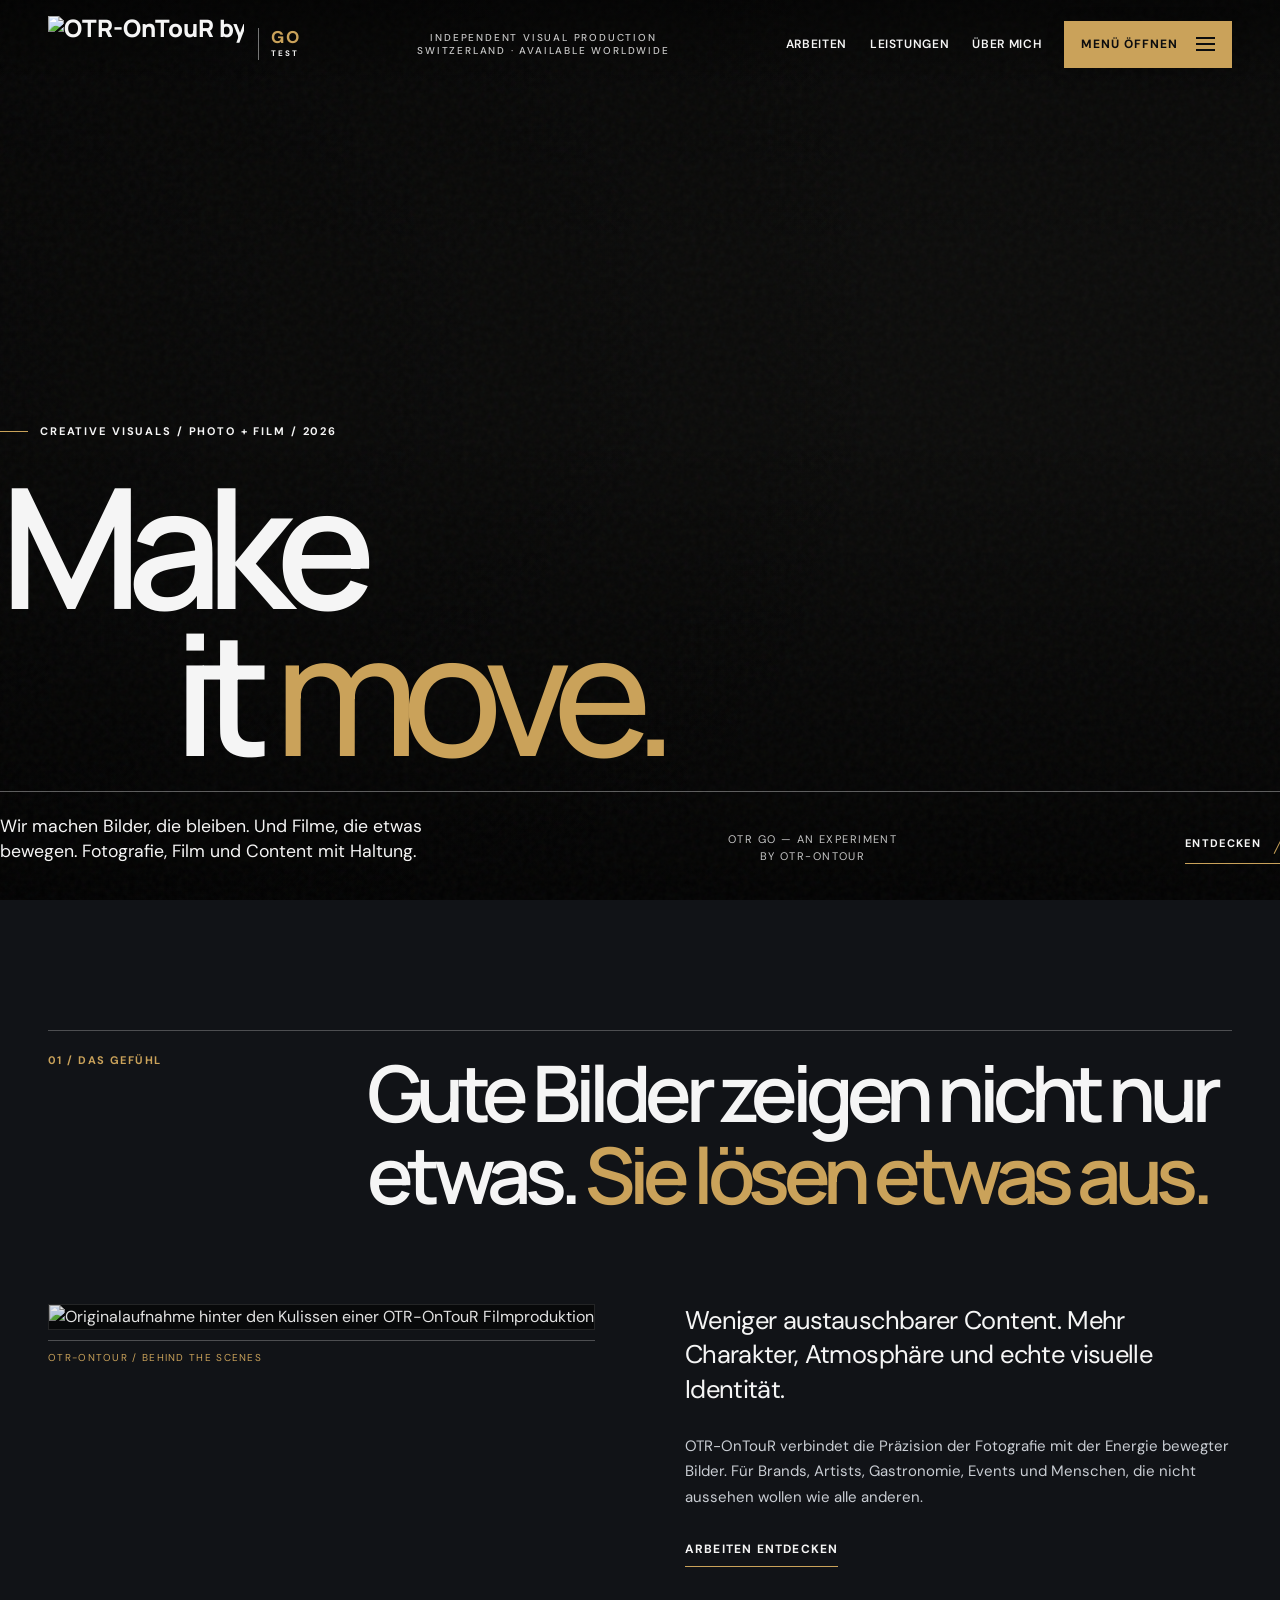
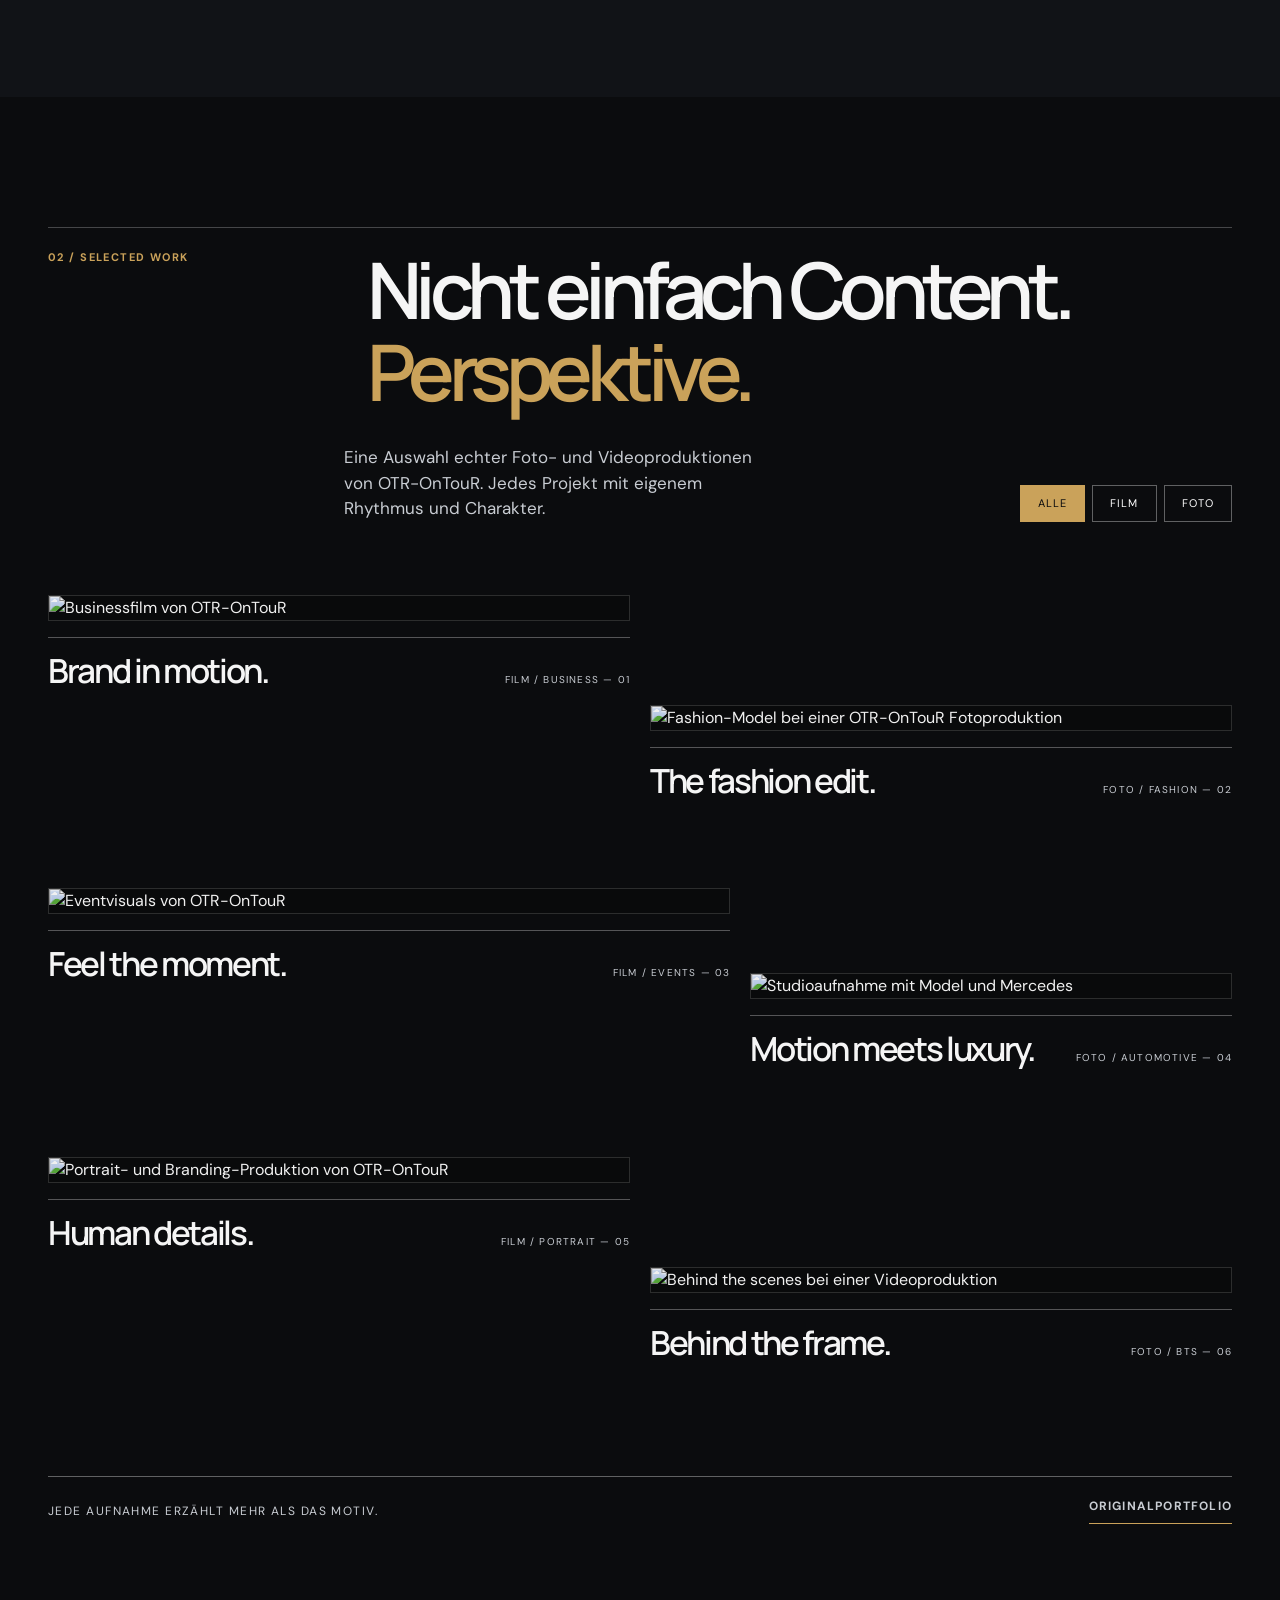
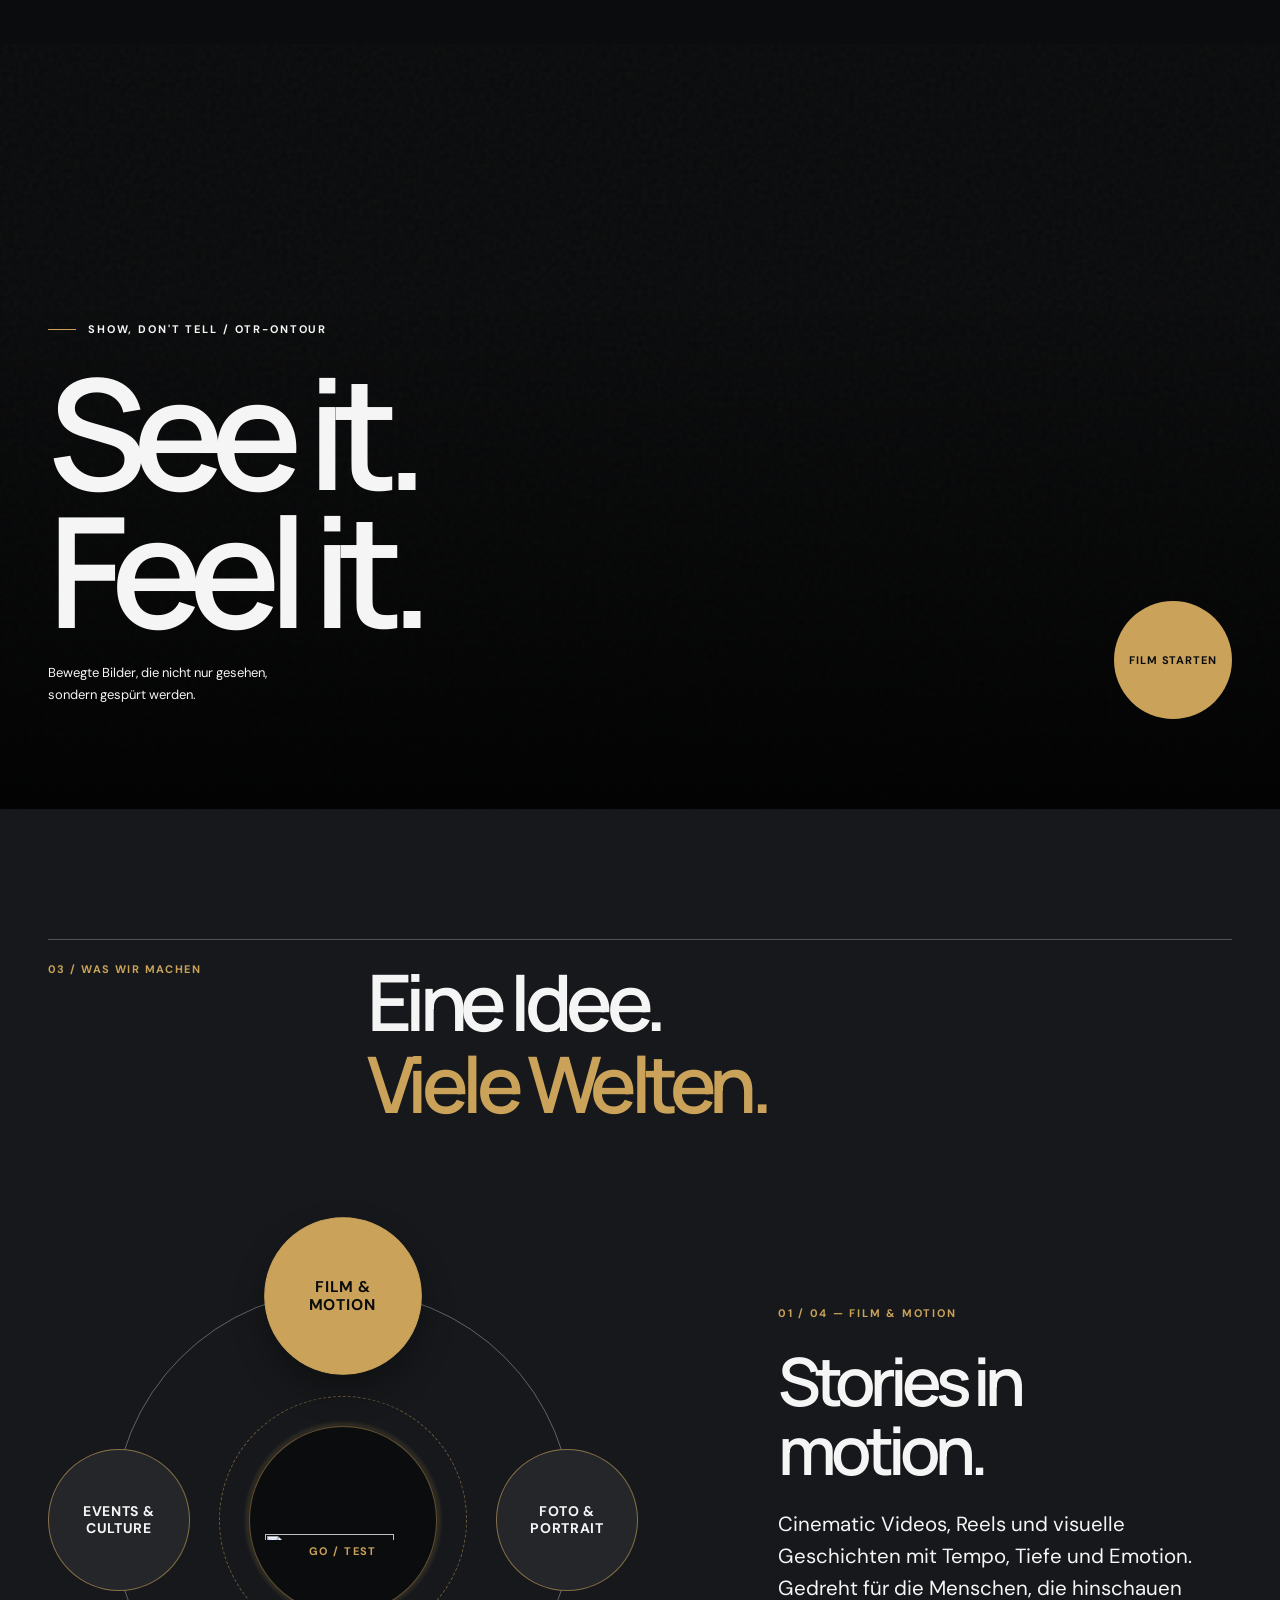
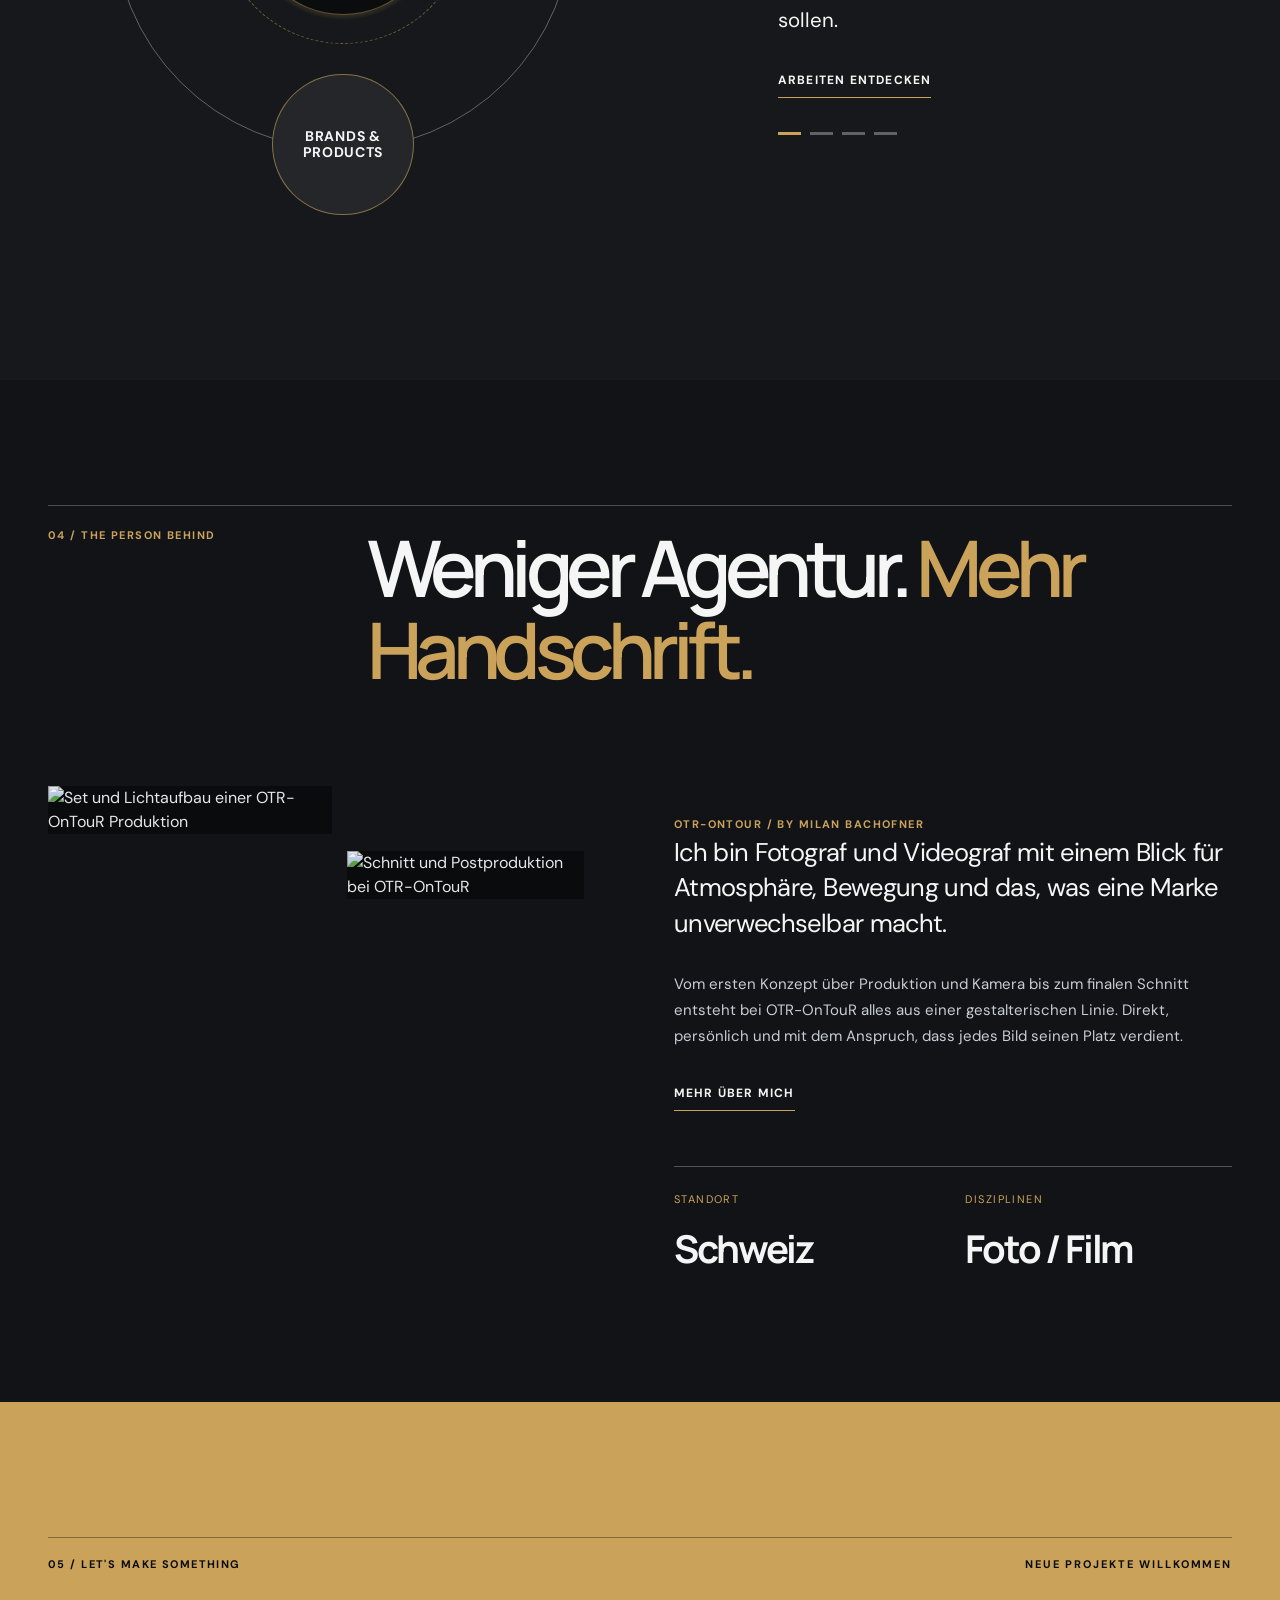
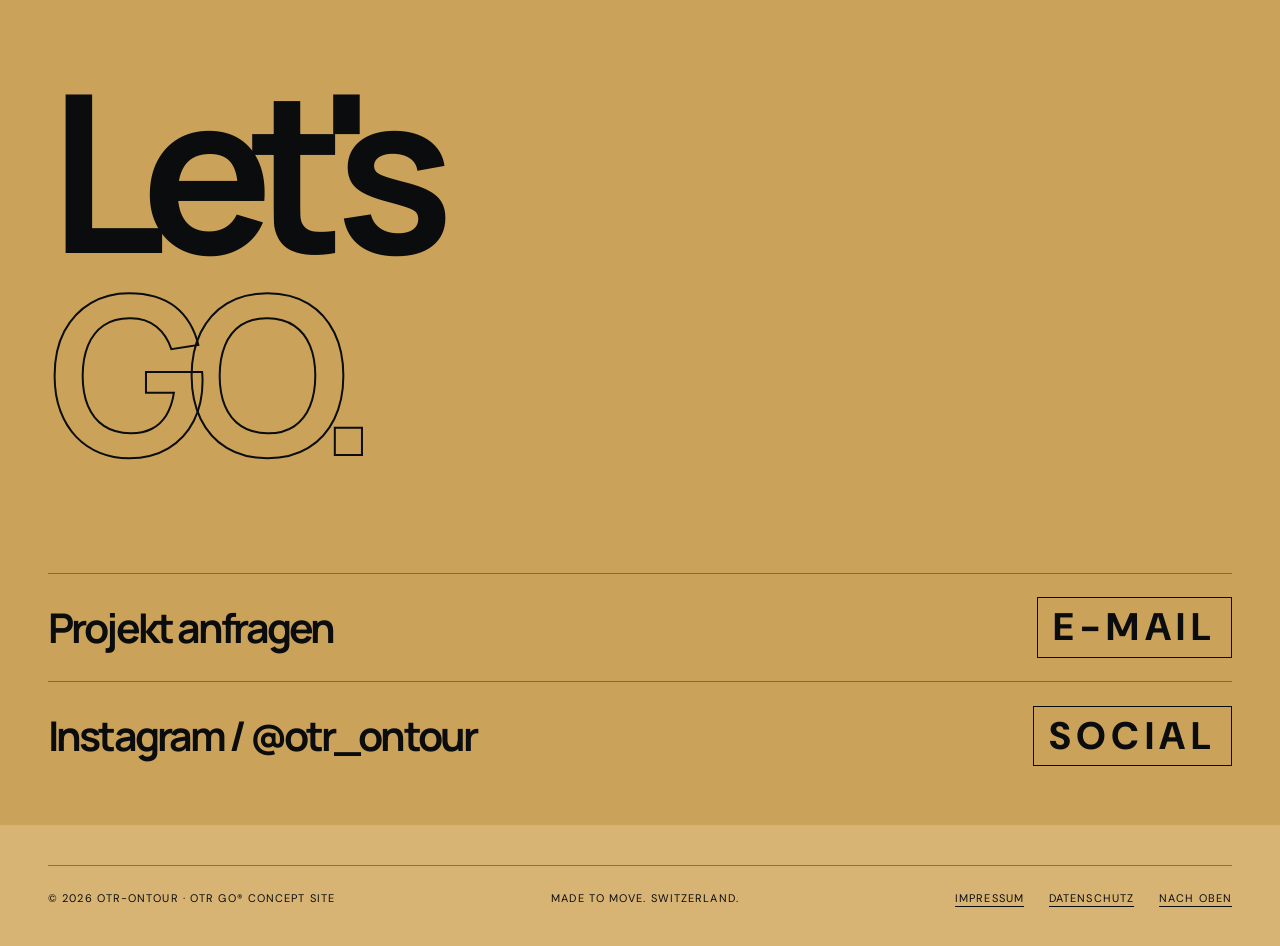
==== commit 7bc22f65: "Match OTR gold black white palette and preserve full photo proportions on desktop and mobile" ====
--- a/otr-go/index.html
+++ b/otr-go/index.html
@@ -144,6 +144,138 @@
     }
     @media(max-width:370px){.hero h1{font-size:66px}.hero-desc{font-size:12px;max-width:220px}.hero-scroll{font-size:0}.chapter-title{font-size:42px}.planet{font-size:9px}}
     @media(prefers-reduced-motion:reduce){*,*::before,*::after{scroll-behavior:auto!important;animation:none!important;transition:none!important}.reveal{opacity:1;transform:none}}
+  
+/* OTR GO — Brand- und Format-Refresh
+   OTR-OnTouR Originalpalette: Schwarz #0b0c0e, Weiss #f5f5f5,
+   Gold #caa25a und helles Gold #d8b474.
+   Originalfotos niemals durch starre Cropping-Rahmen beschneiden. */
+:root{--gold:#caa25a;--gold-light:#d8b474;--bg-soft:#111317}
+body{background:#0b0c0e;color:#f5f5f5}
+.topbar{background:linear-gradient(180deg,rgba(0,0,0,.46),transparent)}
+.brand-official{display:inline-flex;align-items:center;gap:14px;letter-spacing:normal;flex:0 0 auto}
+.brand-official img{display:block;width:auto;height:auto;max-width:clamp(150px,17vw,224px);max-height:56px;object-fit:contain}
+.brand .go-label{font:800 17px/1.12 var(--font);letter-spacing:.13em;color:var(--gold);border-left:1px solid rgba(255,255,255,.45);padding-left:12px;align-self:center;margin:0;white-space:nowrap}
+.brand .go-label small{display:block;font:700 8px/1.6 var(--font);letter-spacing:.23em;color:#f5f5f5}
+.top-links{gap:23px}
+.top-links>a{padding:10px 0;border-bottom:1px solid transparent}
+.top-links>a:hover{color:var(--gold);border-color:var(--gold)}
+.menu-btn{display:flex;align-items:center;gap:18px;background:var(--gold);border:1px solid var(--gold);color:#0b0c0e;padding:13px 16px;min-height:47px;box-shadow:0 4px 18px rgba(0,0,0,.24)}
+.menu-btn:hover{background:var(--gold-light);border-color:var(--gold-light);color:#0b0c0e}
+.hamburger{width:19px;gap:4px}.hamburger i{height:2px}
+.hero h1 i{color:var(--gold)}.eyebrow::before{background:var(--gold)}
+.hero-scroll{font-weight:700;border-bottom:1px solid var(--gold);padding-bottom:8px;transition:color .2s}
+.hero-scroll:hover{color:var(--gold)}
+.hero-scroll .scroll-line{height:24px;width:1px;display:block;background:var(--gold);transform:rotate(27deg);transition:transform .3s}
+.hero-scroll:hover .scroll-line{transform:rotate(0)}
+.chapter-no,.micro{color:var(--gold)}
+.chapter-title em,.intro .chapter-title em,.work .chapter-title em{color:var(--gold)}
+.chapter-label{border-color:rgba(255,255,255,.25)}
+.intro{background:#111317;color:#f5f5f5}
+.intro .intro-bottom{align-items:center;grid-template-columns:minmax(0,1fr) minmax(0,1fr);gap:clamp(32px,7vw,120px);margin-top:88px}
+.intro-visual{margin:0;position:relative;align-self:start;max-width:700px}
+.intro-visual img{width:100%;height:auto;max-height:none;object-fit:contain;display:block;border:1px solid rgba(255,255,255,.12);filter:brightness(.92) saturate(.96);background:#090a0b}
+.intro-visual figcaption{border-top:1px solid rgba(255,255,255,.25);margin-top:10px;padding-top:9px;font-size:10px;letter-spacing:.13em;text-transform:uppercase;color:var(--gold)}
+.intro-copy{justify-self:end}
+.intro-copy p{color:#f5f5f5}
+.intro-copy p.small{color:#c9cdd3}
+.text-link{color:inherit;border-color:var(--gold);gap:0;font-weight:700}
+.text-link:hover{gap:0;color:var(--gold)}
+.work{background:#0b0c0e;color:#f5f5f5}
+.work .chapter-label{border-color:rgba(255,255,255,.24)}
+.work-head-bottom p,.project-meta span,.work-closer{color:#c9cdd3}
+.filter[aria-pressed=true],.filter:hover{background:var(--gold);border-color:var(--gold);color:#0b0c0e}
+.project{min-width:0}
+.project-media,.project[data-ratio=tall] .project-media,.project[data-ratio=wide] .project-media{
+  aspect-ratio:auto;display:block;min-height:0;height:auto;overflow:hidden;
+  background:#090a0b;border:1px solid rgba(255,255,255,.14);
+}
+.project-media img,.project-media video,.project[data-ratio=tall] .project-media img,.project[data-ratio=wide] .project-media img{
+  display:block;width:100%;height:auto;min-height:0;max-height:none;aspect-ratio:auto;object-fit:contain;object-position:center;transform:none;
+  filter:brightness(.94) saturate(.97);
+}
+.project-media:hover img,.project-media:hover video{transform:none;filter:brightness(1) saturate(1)}
+.project-media:hover,.project-media:focus-visible{border-color:var(--gold)}
+.project-hover{background:var(--gold);border-radius:0;width:auto;height:auto;padding:12px 16px;font:800 10px/1 var(--font);letter-spacing:.12em;text-transform:uppercase;color:#0b0c0e}
+.project-meta{border-color:rgba(255,255,255,.3)}
+.film{background:#090a0b}
+.playbutton{background:var(--gold);color:#0b0c0e;width:118px;height:118px;font-size:11px}
+.playbutton:hover{background:var(--gold-light)}
+.approach{background:#16181b;color:#f5f5f5}
+.orbit{background:radial-gradient(circle,rgba(202,162,90,.12) 0 23%,transparent 24%)}
+.orbit::before,.orbit::after{border-color:rgba(255,255,255,.32)}
+.orbit::after{border-color:rgba(202,162,90,.5)}
+.orbit-center{background:#0b0c0e;color:var(--gold);flex-direction:column;gap:5px;border:1px solid rgba(202,162,90,.45)}
+.orbit-center img{display:block;width:83%;height:auto;max-height:58px;object-fit:contain}
+.orbit-center small{font:700 clamp(7px,1vw,11px)/1.2 var(--font);letter-spacing:.13em;white-space:nowrap;color:var(--gold)}
+.planet{background:#24262a;color:#f5f5f5;border-color:rgba(202,162,90,.6)}
+.planet:hover,.planet[aria-pressed=true]{background:var(--gold);color:#0b0c0e;border-color:var(--gold);box-shadow:0 15px 30px rgba(0,0,0,.3)}
+.orbit-detail .tiny{color:var(--gold)}
+.orbit-detail p{color:#f5f5f5}
+.orbit-indicator span{background:#616265}
+.orbit-indicator span.on{background:var(--gold)}
+.about{background:#111317;color:#f5f5f5}
+.about-grid{grid-template-columns:minmax(0,.98fr) minmax(0,1.02fr);gap:clamp(32px,7vw,120px)}
+.about-stacked{display:grid;grid-template-columns:1.08fr .9fr;gap:15px;padding:0;align-items:start}
+.about-stacked>img:first-child,.about-stacked>img:nth-child(2){
+  position:static;display:block;width:100%;height:auto;max-height:none;aspect-ratio:auto;object-fit:contain;object-position:center;
+  border:0;background:#0b0c0e;filter:brightness(.94) saturate(.96);
+}
+.about-stacked>img:nth-child(2){margin-top:65px}
+.about-copy p{color:#f5f5f5}
+.about-copy p.note{color:#c9cdd3}
+.about-facts{border-color:rgba(255,255,255,.27)}
+.about-facts span{color:var(--gold)}
+.contact{background:var(--gold);color:#0b0c0e;--ink:#0b0c0e;--line:rgba(11,12,14,.3)}
+.contact .chapter-no,.contact .micro{color:#0b0c0e}
+.contact-top,.contact-link{border-color:rgba(0,0,0,.35)}
+.contact h2 em{-webkit-text-stroke:2px #0b0c0e}
+.contact-link{font-weight:700}
+.contact-type{font:800 11px/1 var(--font);letter-spacing:.14em;color:#0b0c0e;border:1px solid #0b0c0e;padding:10px 15px;white-space:nowrap}
+.contact-link:hover .contact-type{transform:none;background:#0b0c0e;color:var(--gold)}
+.footer{color:#0b0c0e;background:var(--gold-light)}
+.footer-inner{border-color:rgba(0,0,0,.36)}
+.menu-overlay{background:#0b0c0e;color:#f5f5f5;padding-top:30px}
+.menu-header{padding-bottom:27px;border-bottom:1px solid rgba(255,255,255,.3)}
+.menu-kicker{margin:29px 0 0;font:700 11px/1.3 var(--font);letter-spacing:.2em;text-transform:uppercase;color:var(--gold)}
+.close-btn{color:#0b0c0e;background:var(--gold);border:1px solid var(--gold);font-weight:800;padding:15px 18px}
+.close-btn:hover{background:var(--gold-light)}
+.menu-items{margin:35px 0 60px}
+.menu-items li{border-color:rgba(255,255,255,.22)}
+.menu-items a{color:#f5f5f5;font-weight:600;transition:color .3s,padding-left .3s}
+.menu-items a:hover,.menu-items a:focus-visible{color:var(--gold)}
+.menu-items small{color:var(--gold);font-size:15px}
+.menu-end{color:#c9cdd3;border-top:1px solid rgba(255,255,255,.25);padding-top:20px}
+.menu-end a:hover{color:var(--gold)}
+.lightbox-close{border-color:var(--gold);color:#0b0c0e;background:var(--gold);font-weight:800}
+:focus-visible{outline-color:var(--gold)}
+@media(max-width:1100px){
+ .top-links{gap:13px}.top-links>a{font-size:11px}
+}
+@media(max-width:760px){
+ .topbar{height:79px}.nav-inner{gap:10px}
+ .brand-official{gap:9px}.brand-official img{max-width:clamp(123px,38vw,176px);max-height:51px}
+ .brand .go-label{font-size:14px;padding-left:8px}.brand .go-label small{font-size:7px}
+ .menu-btn{gap:11px;padding:10px 12px;min-height:44px;font-size:10px;letter-spacing:.04em}
+ .hamburger{width:16px}
+ .intro .intro-bottom{display:grid;grid-template-columns:1fr;margin-top:48px;gap:35px}
+ .intro-visual{width:100%;max-width:none}
+ .project-media,.project[data-ratio=tall] .project-media,.project[data-ratio=wide] .project-media{aspect-ratio:auto}
+ .project-media img,.project[data-ratio=tall] .project-media img,.project[data-ratio=wide] .project-media img{width:100%;height:auto;object-fit:contain}
+ .project-hover{width:auto;height:auto;padding:12px 14px;font-size:10px}
+ .about-grid{grid-template-columns:1fr}.about-stacked{gap:10px}.about-stacked>img:nth-child(2){margin-top:40px}
+ .contact-link{gap:14px}.contact-type{padding:7px 9px;font-size:9px}
+ .menu-overlay{padding:20px 0 36px}.menu-header{padding-bottom:19px}
+ .menu-kicker{margin-top:18px}.menu-items{margin:30px 0 35px}
+ .menu-items a{font-size:clamp(45px,11vw,76px);line-height:1.2;padding:8px 0}.menu-items small{font-size:13px}
+}
+@media(max-width:370px){
+ .brand-official img{max-width:118px}.menu-btn{padding:10px}
+ .menu-btn span:first-child{font-size:9px}.brand .go-label{font-size:12px}
+}
+@media(prefers-reduced-motion:reduce){
+ .project-media img,.project-media video,.intro-visual img{transform:none!important;transition:none!important}
+}
+
   </style>
 </head>
 <body>
